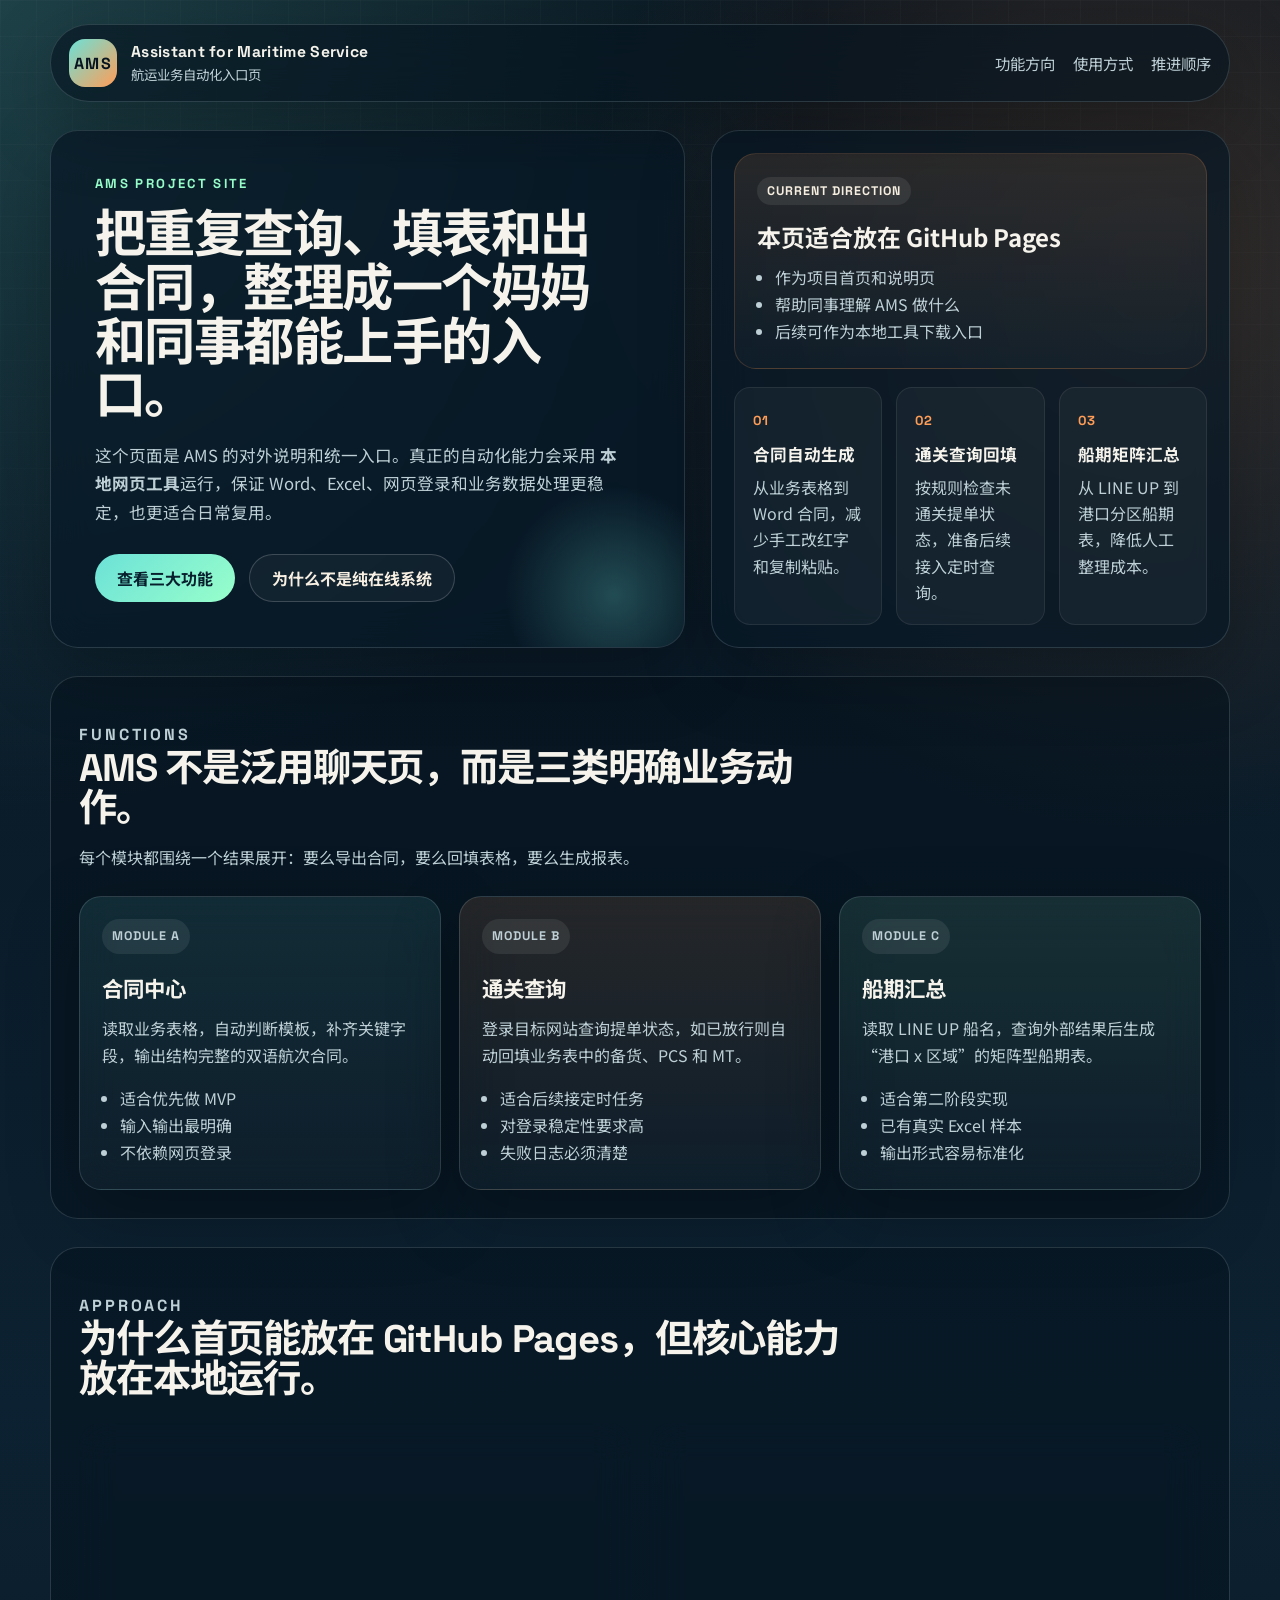
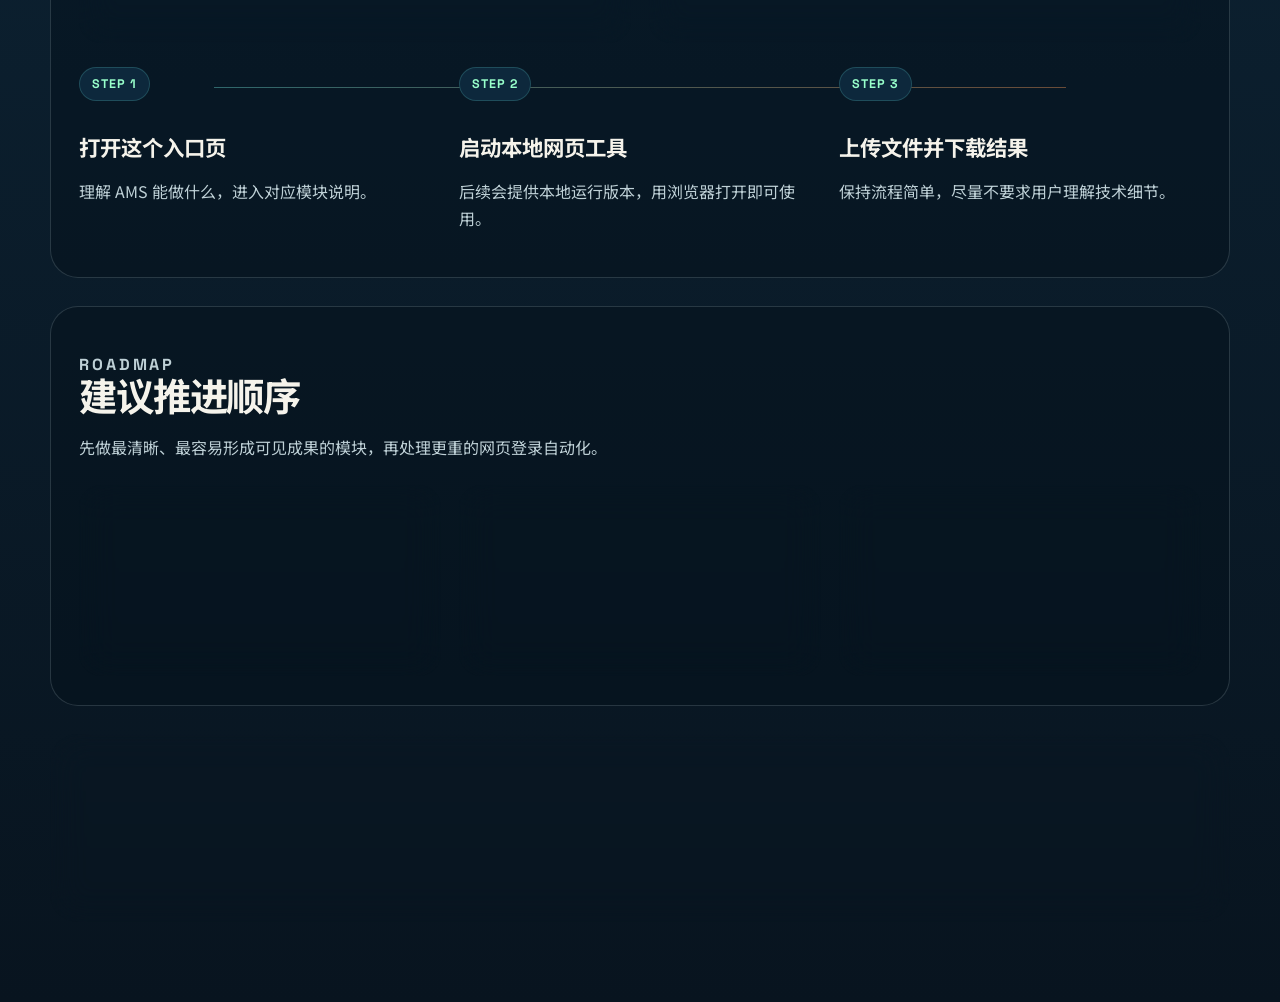
==== index.html @ b7d7ba94 "Add first GitHub Pages landing page for AMS" ====
<!DOCTYPE html>
<html lang="zh-CN">
  <head>
    <meta charset="UTF-8" />
    <meta name="viewport" content="width=device-width, initial-scale=1.0" />
    <title>AMS | Assistant for Maritime Service</title>
    <meta
      name="description"
      content="Assistant for Maritime Service 是一个面向航运业务同事的自动化工作台，聚焦合同生成、通关查询和船期汇总。"
    />
    <link rel="preconnect" href="https://fonts.googleapis.com" />
    <link rel="preconnect" href="https://fonts.gstatic.com" crossorigin />
    <link
      href="https://fonts.googleapis.com/css2?family=Space+Grotesk:wght@400;500;700&family=Noto+Sans+SC:wght@400;500;700&display=swap"
      rel="stylesheet"
    />
    <link rel="stylesheet" href="styles.css" />
  </head>
  <body>
    <div class="page-shell">
      <header class="topbar">
        <a class="brand" href="#home">
          <span class="brand-mark">AMS</span>
          <span class="brand-text">
            <strong>Assistant for Maritime Service</strong>
            <span>航运业务自动化入口页</span>
          </span>
        </a>
        <nav class="nav">
          <a href="#features">功能方向</a>
          <a href="#approach">使用方式</a>
          <a href="#roadmap">推进顺序</a>
        </nav>
      </header>

      <main id="home">
        <section class="hero">
          <div class="hero-copy reveal">
            <p class="eyebrow">AMS PROJECT SITE</p>
            <h1>把重复查询、填表和出合同，整理成一个妈妈和同事都能上手的入口。</h1>
            <p class="hero-lead">
              这个页面是 AMS 的对外说明和统一入口。真正的自动化能力会采用
              <strong>本地网页工具</strong>运行，保证 Word、Excel、网页登录和业务数据处理更稳定，也更适合日常复用。
            </p>
            <div class="hero-actions">
              <a class="button primary" href="#features">查看三大功能</a>
              <a class="button secondary" href="#approach">为什么不是纯在线系统</a>
            </div>
          </div>

          <div class="hero-panel reveal">
            <div class="signal-card">
              <span class="signal-tag">Current Direction</span>
              <h2>本页适合放在 GitHub Pages</h2>
              <ul class="signal-list">
                <li>作为项目首页和说明页</li>
                <li>帮助同事理解 AMS 做什么</li>
                <li>后续可作为本地工具下载入口</li>
              </ul>
            </div>
            <div class="signal-grid">
              <article>
                <span>01</span>
                <h3>合同自动生成</h3>
                <p>从业务表格到 Word 合同，减少手工改红字和复制粘贴。</p>
              </article>
              <article>
                <span>02</span>
                <h3>通关查询回填</h3>
                <p>按规则检查未通关提单状态，准备后续接入定时查询。</p>
              </article>
              <article>
                <span>03</span>
                <h3>船期矩阵汇总</h3>
                <p>从 LINE UP 到港口分区船期表，降低人工整理成本。</p>
              </article>
            </div>
          </div>
        </section>

        <section id="features" class="section">
          <div class="section-heading reveal">
            <p class="eyebrow">FUNCTIONS</p>
            <h2>AMS 不是泛用聊天页，而是三类明确业务动作。</h2>
            <p>
              每个模块都围绕一个结果展开：要么导出合同，要么回填表格，要么生成报表。
            </p>
          </div>

          <div class="feature-grid">
            <article class="feature-card reveal accent-cyan">
              <p class="feature-index">Module A</p>
              <h3>合同中心</h3>
              <p>
                读取业务表格，自动判断模板，补齐关键字段，输出结构完整的双语航次合同。
              </p>
              <ul>
                <li>适合优先做 MVP</li>
                <li>输入输出最明确</li>
                <li>不依赖网页登录</li>
              </ul>
            </article>

            <article class="feature-card reveal accent-orange">
              <p class="feature-index">Module B</p>
              <h3>通关查询</h3>
              <p>
                登录目标网站查询提单状态，如已放行则自动回填业务表中的备货、PCS 和 MT。
              </p>
              <ul>
                <li>适合后续接定时任务</li>
                <li>对登录稳定性要求高</li>
                <li>失败日志必须清楚</li>
              </ul>
            </article>

            <article class="feature-card reveal accent-mint">
              <p class="feature-index">Module C</p>
              <h3>船期汇总</h3>
              <p>
                读取 LINE UP 船名，查询外部结果后生成“港口 x 区域”的矩阵型船期表。
              </p>
              <ul>
                <li>适合第二阶段实现</li>
                <li>已有真实 Excel 样本</li>
                <li>输出形式容易标准化</li>
              </ul>
            </article>
          </div>
        </section>

        <section id="approach" class="section split-section">
          <div class="section-heading reveal">
            <p class="eyebrow">APPROACH</p>
            <h2>为什么首页能放在 GitHub Pages，但核心能力放在本地运行。</h2>
          </div>

          <div class="split-layout">
            <article class="explain-card reveal">
              <h3>GitHub Pages 适合做什么</h3>
              <ul class="check-list">
                <li>项目首页与功能介绍</li>
                <li>面向同事的操作说明</li>
                <li>后续的工具下载入口</li>
                <li>轻量级前端展示页面</li>
              </ul>
            </article>

            <article class="explain-card reveal dark">
              <h3>为什么不把全部自动化都放到纯网页里</h3>
              <ul class="check-list">
                <li>Word 合同模板处理不适合纯前端长期维护</li>
                <li>网页登录查询涉及稳定性、跨域和账号安全</li>
                <li>Excel 回填与定时任务更适合本地服务执行</li>
                <li>业务数据本地保存，对家人和同事更安心</li>
              </ul>
            </article>
          </div>

          <div class="workflow reveal">
            <div class="workflow-line"></div>
            <article>
              <span>Step 1</span>
              <h3>打开这个入口页</h3>
              <p>理解 AMS 能做什么，进入对应模块说明。</p>
            </article>
            <article>
              <span>Step 2</span>
              <h3>启动本地网页工具</h3>
              <p>后续会提供本地运行版本，用浏览器打开即可使用。</p>
            </article>
            <article>
              <span>Step 3</span>
              <h3>上传文件并下载结果</h3>
              <p>保持流程简单，尽量不要求用户理解技术细节。</p>
            </article>
          </div>
        </section>

        <section id="roadmap" class="section">
          <div class="section-heading reveal">
            <p class="eyebrow">ROADMAP</p>
            <h2>建议推进顺序</h2>
            <p>先做最清晰、最容易形成可见成果的模块，再处理更重的网页登录自动化。</p>
          </div>

          <div class="roadmap-grid">
            <article class="roadmap-card reveal">
              <span class="roadmap-badge">Phase 1</span>
              <h3>合同自动生成</h3>
              <p>先跑通表格到 Word 的完整链路，建立大家对 AMS 的信心。</p>
            </article>
            <article class="roadmap-card reveal">
              <span class="roadmap-badge">Phase 2</span>
              <h3>船期汇总</h3>
              <p>把已有的 LINE UP 样本转成固定输出格式，积累查询逻辑。</p>
            </article>
            <article class="roadmap-card reveal">
              <span class="roadmap-badge">Phase 3</span>
              <h3>通关回填</h3>
              <p>最后接入定时任务、网页登录和更完整的错误处理。</p>
            </article>
          </div>
        </section>

        <section class="section callout reveal">
          <div>
            <p class="eyebrow">NEXT</p>
            <h2>当前这个版本先承担“解释清楚”和“统一入口”的任务。</h2>
            <p>
              下一步会继续补本地工具骨架，让这个入口页不仅能介绍 AMS，也能真正接住日常工作流。
            </p>
          </div>
          <a class="button primary" href="#home">返回顶部</a>
        </section>
      </main>
    </div>

    <script src="script.js"></script>
  </body>
</html>
---- styles.css ----
:root {
  --bg: #08141f;
  --bg-soft: #102536;
  --panel: rgba(7, 24, 38, 0.72);
  --panel-strong: rgba(6, 20, 31, 0.88);
  --text: #f5f3eb;
  --muted: #bed0d6;
  --line: rgba(190, 208, 214, 0.18);
  --cyan: #6ce1d7;
  --mint: #98ffcb;
  --orange: #ff9d57;
  --cream: #f7efe1;
  --shadow: 0 24px 70px rgba(0, 0, 0, 0.26);
  --radius-xl: 28px;
  --radius-lg: 22px;
  --radius-md: 16px;
}

* {
  box-sizing: border-box;
}

html {
  scroll-behavior: smooth;
}

body {
  margin: 0;
  font-family: "Noto Sans SC", sans-serif;
  background:
    radial-gradient(circle at top left, rgba(108, 225, 215, 0.22), transparent 28%),
    radial-gradient(circle at 90% 10%, rgba(255, 157, 87, 0.18), transparent 22%),
    linear-gradient(180deg, #08141f 0%, #0c2131 54%, #08141f 100%);
  color: var(--text);
  min-height: 100vh;
}

body::before {
  content: "";
  position: fixed;
  inset: 0;
  pointer-events: none;
  background-image:
    linear-gradient(rgba(255, 255, 255, 0.03) 1px, transparent 1px),
    linear-gradient(90deg, rgba(255, 255, 255, 0.03) 1px, transparent 1px);
  background-size: 36px 36px;
  mask-image: linear-gradient(180deg, rgba(0, 0, 0, 0.7), transparent);
}

a {
  color: inherit;
  text-decoration: none;
}

.page-shell {
  width: min(1180px, calc(100% - 32px));
  margin: 0 auto;
  padding: 24px 0 80px;
}

.topbar {
  position: sticky;
  top: 14px;
  z-index: 10;
  display: flex;
  justify-content: space-between;
  align-items: center;
  gap: 20px;
  padding: 14px 18px;
  margin-bottom: 28px;
  border: 1px solid var(--line);
  border-radius: 999px;
  background: rgba(6, 20, 31, 0.62);
  backdrop-filter: blur(18px);
  box-shadow: var(--shadow);
}

.brand {
  display: inline-flex;
  align-items: center;
  gap: 14px;
  min-width: 0;
}

.brand-mark {
  display: grid;
  place-items: center;
  width: 48px;
  height: 48px;
  border-radius: 16px;
  background: linear-gradient(135deg, var(--cyan), var(--orange));
  color: #08141f;
  font: 700 1rem "Space Grotesk", sans-serif;
  letter-spacing: 0.08em;
}

.brand-text {
  display: flex;
  flex-direction: column;
  gap: 2px;
}

.brand-text strong {
  font: 700 0.98rem "Space Grotesk", sans-serif;
  letter-spacing: 0.02em;
}

.brand-text span {
  color: var(--muted);
  font-size: 0.84rem;
}

.nav {
  display: flex;
  flex-wrap: wrap;
  gap: 18px;
  color: var(--muted);
  font-size: 0.96rem;
}

.nav a:hover {
  color: var(--cream);
}

.hero {
  display: grid;
  grid-template-columns: 1.1fr 0.9fr;
  gap: 26px;
  align-items: stretch;
}

.hero-copy,
.hero-panel,
.feature-card,
.explain-card,
.roadmap-card,
.callout {
  border: 1px solid var(--line);
  background: var(--panel);
  backdrop-filter: blur(18px);
  box-shadow: var(--shadow);
}

.hero-copy {
  padding: 44px;
  border-radius: var(--radius-xl);
  position: relative;
  overflow: hidden;
}

.hero-copy::after {
  content: "";
  position: absolute;
  right: -40px;
  bottom: -58px;
  width: 220px;
  height: 220px;
  border-radius: 50%;
  background: radial-gradient(circle, rgba(108, 225, 215, 0.26), transparent 70%);
}

.eyebrow {
  margin: 0 0 16px;
  color: var(--mint);
  letter-spacing: 0.18em;
  text-transform: uppercase;
  font: 700 0.82rem "Space Grotesk", sans-serif;
}

.hero h1,
.section-heading h2,
.callout h2 {
  margin: 0;
  font-family: "Space Grotesk", "Noto Sans SC", sans-serif;
  line-height: 1.05;
  letter-spacing: -0.03em;
}

.hero h1 {
  max-width: 10.5em;
  font-size: clamp(2.5rem, 4vw, 4.6rem);
}

.hero-lead,
.section-heading p,
.feature-card p,
.explain-card p,
.roadmap-card p,
.callout p,
.signal-card p,
.signal-list,
.check-list,
.workflow p {
  color: var(--muted);
  line-height: 1.7;
}

.hero-lead {
  margin: 18px 0 0;
  max-width: 58ch;
  font-size: 1.04rem;
}

.hero-actions {
  display: flex;
  flex-wrap: wrap;
  gap: 14px;
  margin-top: 28px;
}

.button {
  display: inline-flex;
  align-items: center;
  justify-content: center;
  min-height: 48px;
  padding: 0 22px;
  border-radius: 999px;
  font-weight: 700;
  transition:
    transform 180ms ease,
    background 180ms ease,
    border-color 180ms ease;
}

.button:hover {
  transform: translateY(-2px);
}

.button.primary {
  background: linear-gradient(135deg, var(--cyan), var(--mint));
  color: #08202e;
}

.button.secondary {
  border: 1px solid rgba(255, 255, 255, 0.18);
  background: rgba(255, 255, 255, 0.04);
  color: var(--cream);
}

.hero-panel {
  display: grid;
  gap: 18px;
  padding: 22px;
  border-radius: var(--radius-xl);
}

.signal-card {
  padding: 22px;
  border-radius: var(--radius-lg);
  background: linear-gradient(180deg, rgba(255, 157, 87, 0.12), rgba(255, 255, 255, 0.02));
  border: 1px solid rgba(255, 157, 87, 0.18);
}

.signal-tag,
.feature-index,
.roadmap-badge,
.workflow span {
  display: inline-flex;
  align-items: center;
  border-radius: 999px;
  font: 700 0.78rem "Space Grotesk", sans-serif;
  letter-spacing: 0.08em;
  text-transform: uppercase;
}

.signal-tag {
  padding: 6px 10px;
  background: rgba(255, 255, 255, 0.08);
  color: var(--cream);
}

.signal-card h2 {
  margin: 14px 0 10px;
  font-size: 1.5rem;
}

.signal-list {
  margin: 0;
  padding-left: 18px;
}

.signal-grid {
  display: grid;
  grid-template-columns: repeat(3, 1fr);
  gap: 14px;
}

.signal-grid article {
  padding: 18px;
  border-radius: var(--radius-md);
  background: rgba(255, 255, 255, 0.04);
  border: 1px solid rgba(255, 255, 255, 0.08);
}

.signal-grid span {
  color: var(--orange);
  font: 700 0.82rem "Space Grotesk", sans-serif;
}

.signal-grid h3 {
  margin: 12px 0 8px;
  font-size: 1.04rem;
}

.signal-grid p {
  margin: 0;
  color: var(--muted);
  line-height: 1.65;
}

.section {
  margin-top: 28px;
  padding: 28px;
  border-radius: var(--radius-xl);
  border: 1px solid var(--line);
  background: rgba(5, 18, 28, 0.48);
}

.section-heading {
  max-width: 780px;
}

.section-heading h2 {
  font-size: clamp(1.9rem, 3vw, 3rem);
}

.section-heading p {
  margin: 16px 0 0;
  font-size: 1rem;
}

.feature-grid,
.roadmap-grid {
  display: grid;
  grid-template-columns: repeat(3, 1fr);
  gap: 18px;
  margin-top: 24px;
}

.feature-card,
.roadmap-card {
  padding: 22px;
  border-radius: var(--radius-lg);
}

.feature-index,
.roadmap-badge {
  padding: 7px 10px;
  background: rgba(255, 255, 255, 0.08);
  color: var(--cream);
}

.feature-card h3,
.explain-card h3,
.roadmap-card h3,
.workflow h3 {
  margin: 18px 0 12px;
  font-size: 1.34rem;
}

.feature-card p,
.roadmap-card p {
  margin: 0;
}

.feature-card ul {
  margin: 16px 0 0;
  padding-left: 18px;
  color: var(--muted);
  line-height: 1.7;
}

.accent-cyan {
  background: linear-gradient(180deg, rgba(108, 225, 215, 0.11), rgba(255, 255, 255, 0.03));
}

.accent-orange {
  background: linear-gradient(180deg, rgba(255, 157, 87, 0.12), rgba(255, 255, 255, 0.03));
}

.accent-mint {
  background: linear-gradient(180deg, rgba(152, 255, 203, 0.11), rgba(255, 255, 255, 0.03));
}

.split-layout {
  display: grid;
  grid-template-columns: repeat(2, 1fr);
  gap: 18px;
  margin-top: 24px;
}

.explain-card {
  padding: 24px;
  border-radius: var(--radius-lg);
}

.explain-card.dark {
  background: var(--panel-strong);
}

.check-list {
  margin: 0;
  padding-left: 18px;
}

.workflow {
  position: relative;
  display: grid;
  grid-template-columns: repeat(3, 1fr);
  gap: 18px;
  margin-top: 24px;
}

.workflow-line {
  position: absolute;
  left: 12%;
  right: 12%;
  top: 20px;
  height: 1px;
  background: linear-gradient(90deg, rgba(108, 225, 215, 0.4), rgba(255, 157, 87, 0.4));
}

.workflow article {
  position: relative;
  padding-top: 46px;
}

.workflow span {
  position: absolute;
  top: 0;
  left: 0;
  padding: 8px 12px;
  background: #0d283c;
  color: var(--mint);
  border: 1px solid rgba(108, 225, 215, 0.2);
}

.callout {
  display: flex;
  justify-content: space-between;
  align-items: end;
  gap: 24px;
  padding: 28px;
  background:
    radial-gradient(circle at 100% 0, rgba(255, 157, 87, 0.16), transparent 26%),
    linear-gradient(135deg, rgba(108, 225, 215, 0.1), rgba(255, 255, 255, 0.03));
}

.callout p {
  margin: 14px 0 0;
  max-width: 62ch;
}

.reveal {
  opacity: 0;
  transform: translateY(16px);
  transition:
    opacity 520ms ease,
    transform 520ms ease;
}

.reveal.is-visible {
  opacity: 1;
  transform: translateY(0);
}

@media (max-width: 980px) {
  .hero,
  .feature-grid,
  .roadmap-grid,
  .split-layout,
  .workflow,
  .signal-grid {
    grid-template-columns: 1fr;
  }

  .workflow-line {
    display: none;
  }

  .callout {
    align-items: flex-start;
    flex-direction: column;
  }
}

@media (max-width: 720px) {
  .page-shell {
    width: min(100% - 18px, 100%);
    padding-top: 14px;
  }

  .topbar {
    align-items: flex-start;
    border-radius: 28px;
    flex-direction: column;
  }

  .nav {
    gap: 14px;
  }

  .hero-copy,
  .section,
  .hero-panel,
  .callout {
    padding: 22px;
  }

  .hero h1 {
    max-width: none;
  }
}
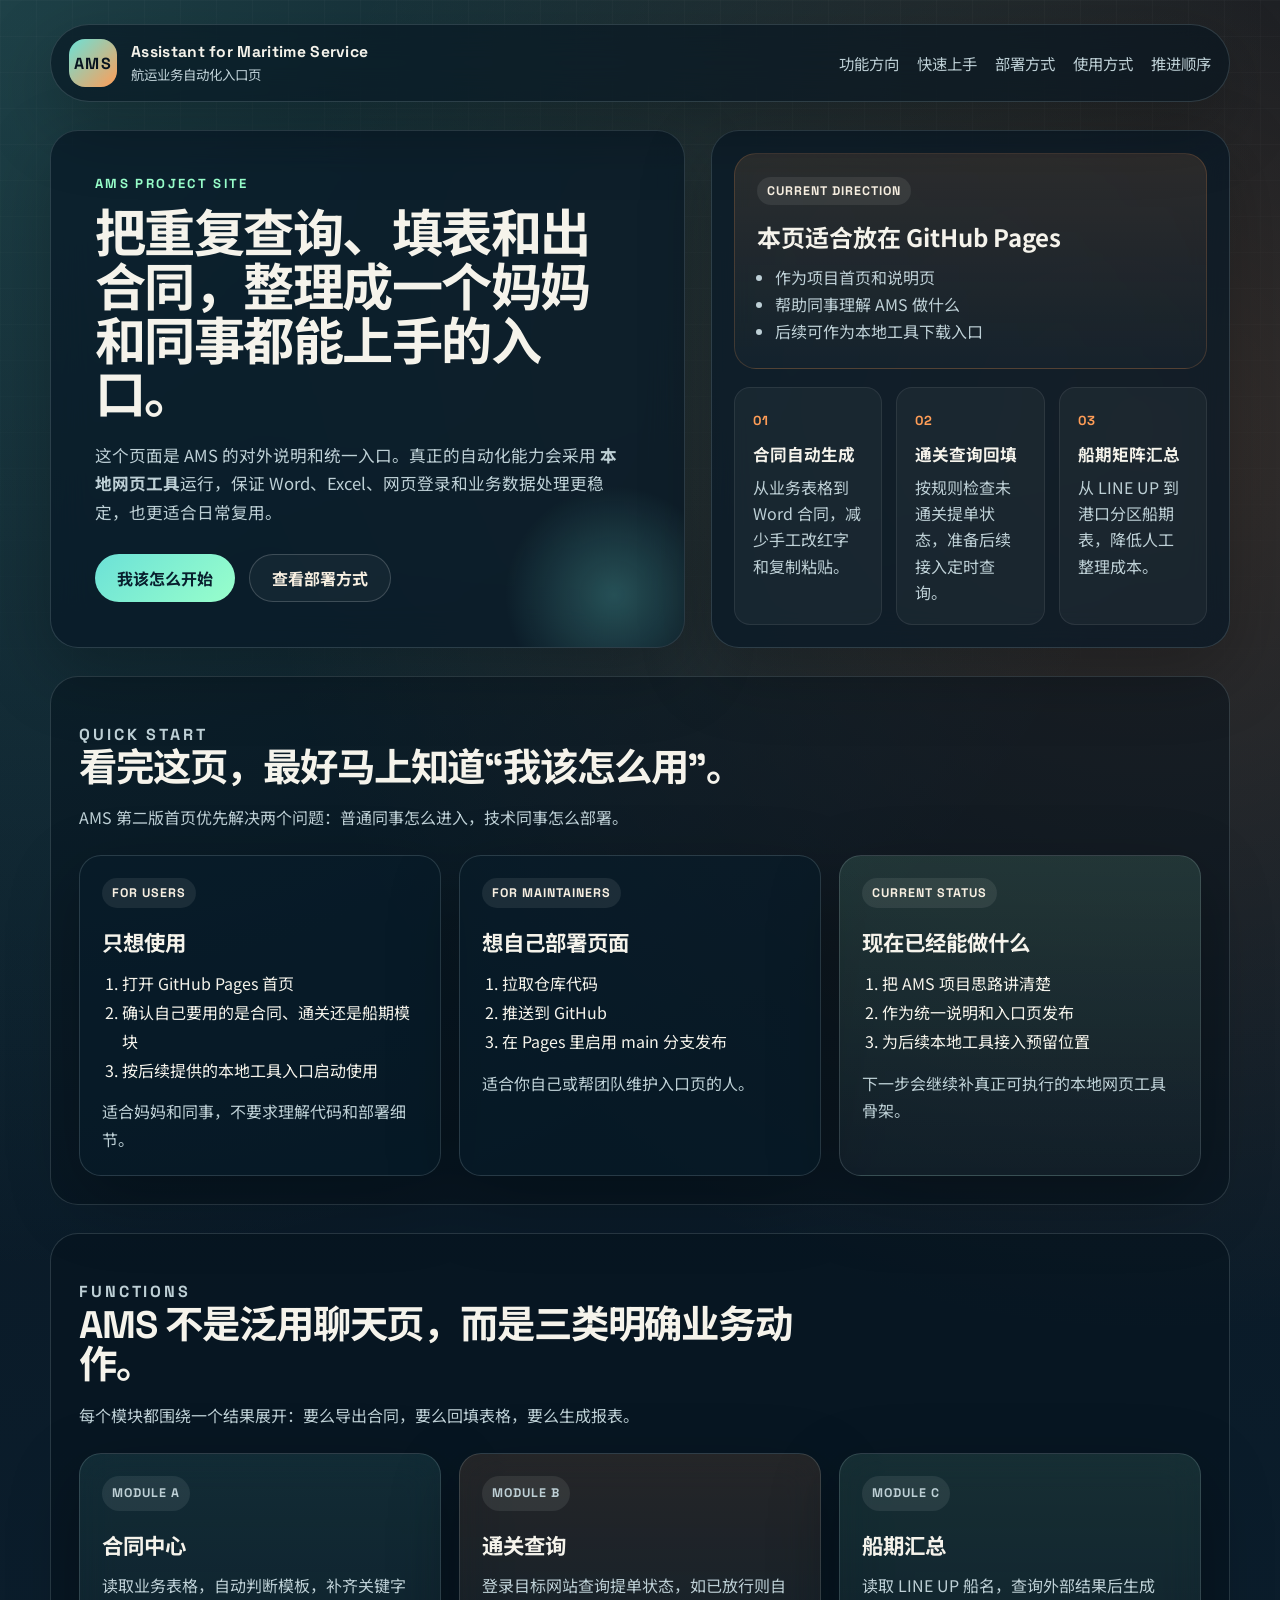
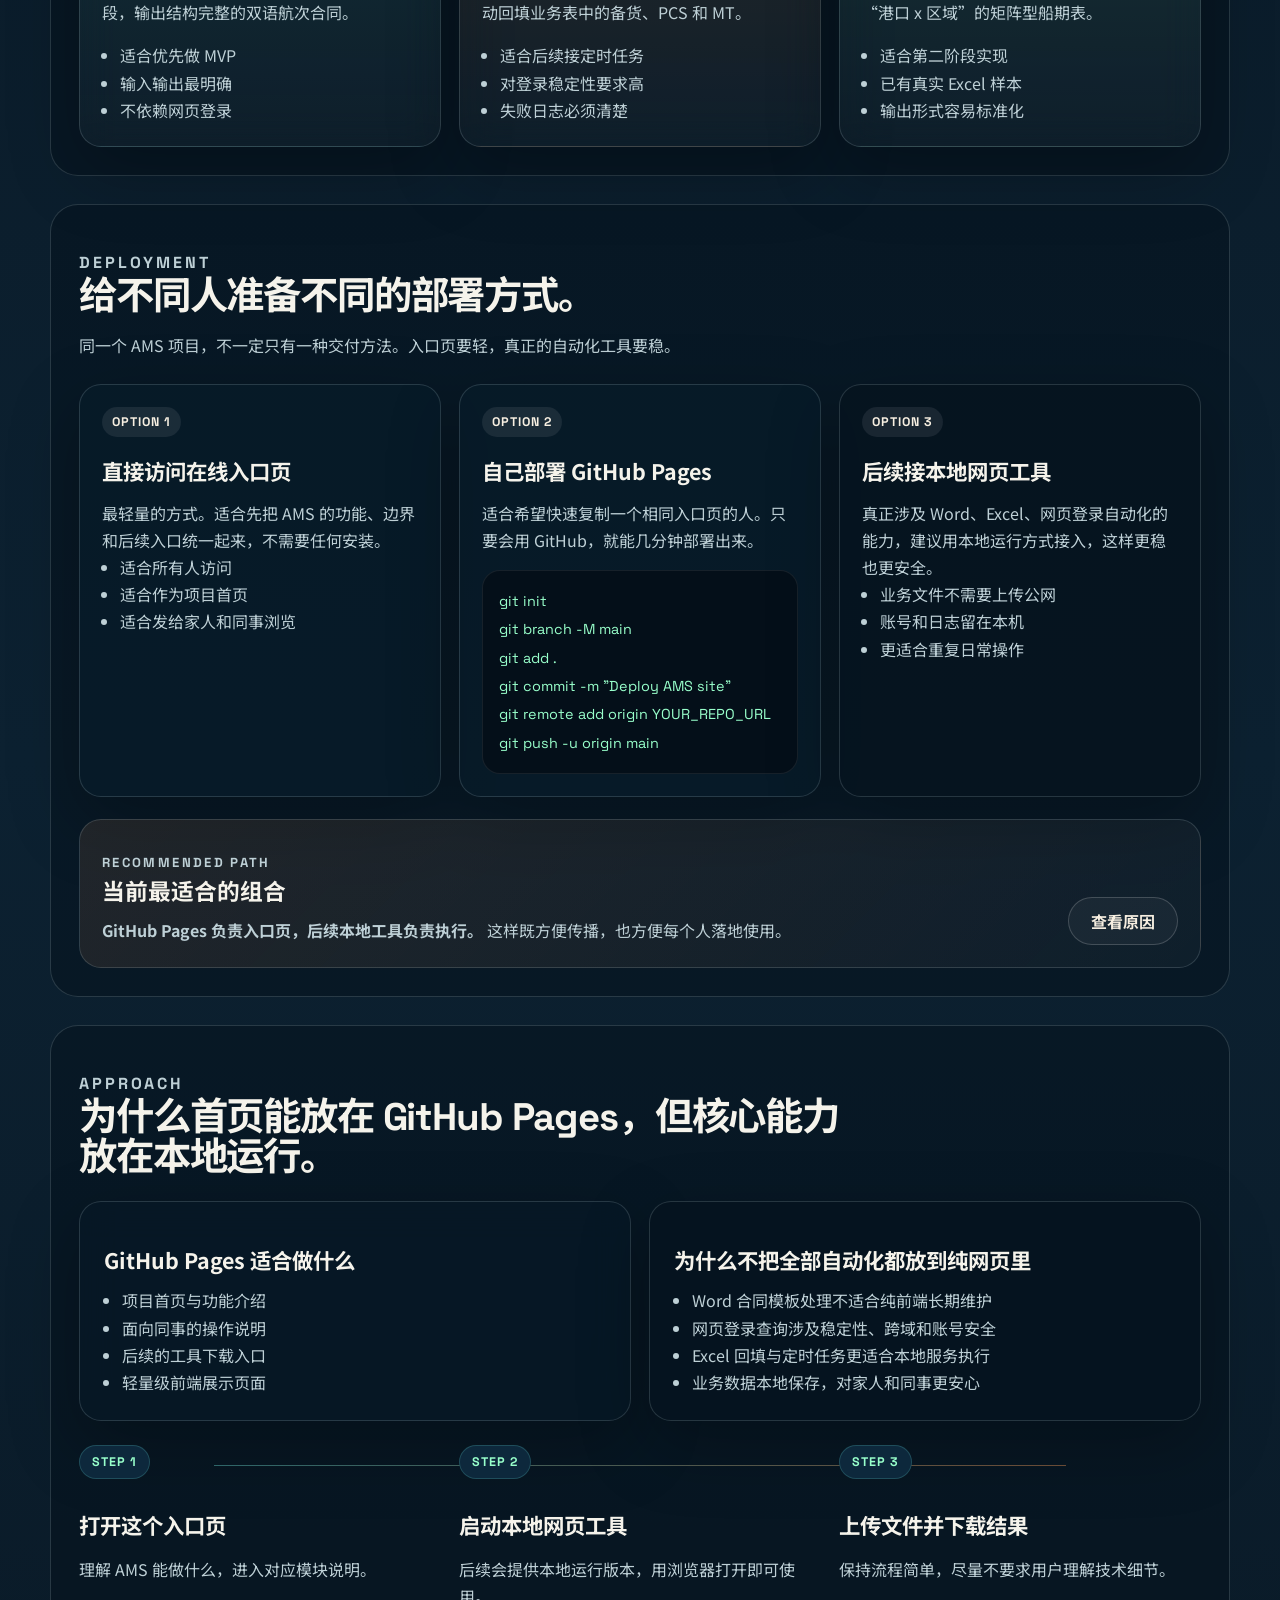
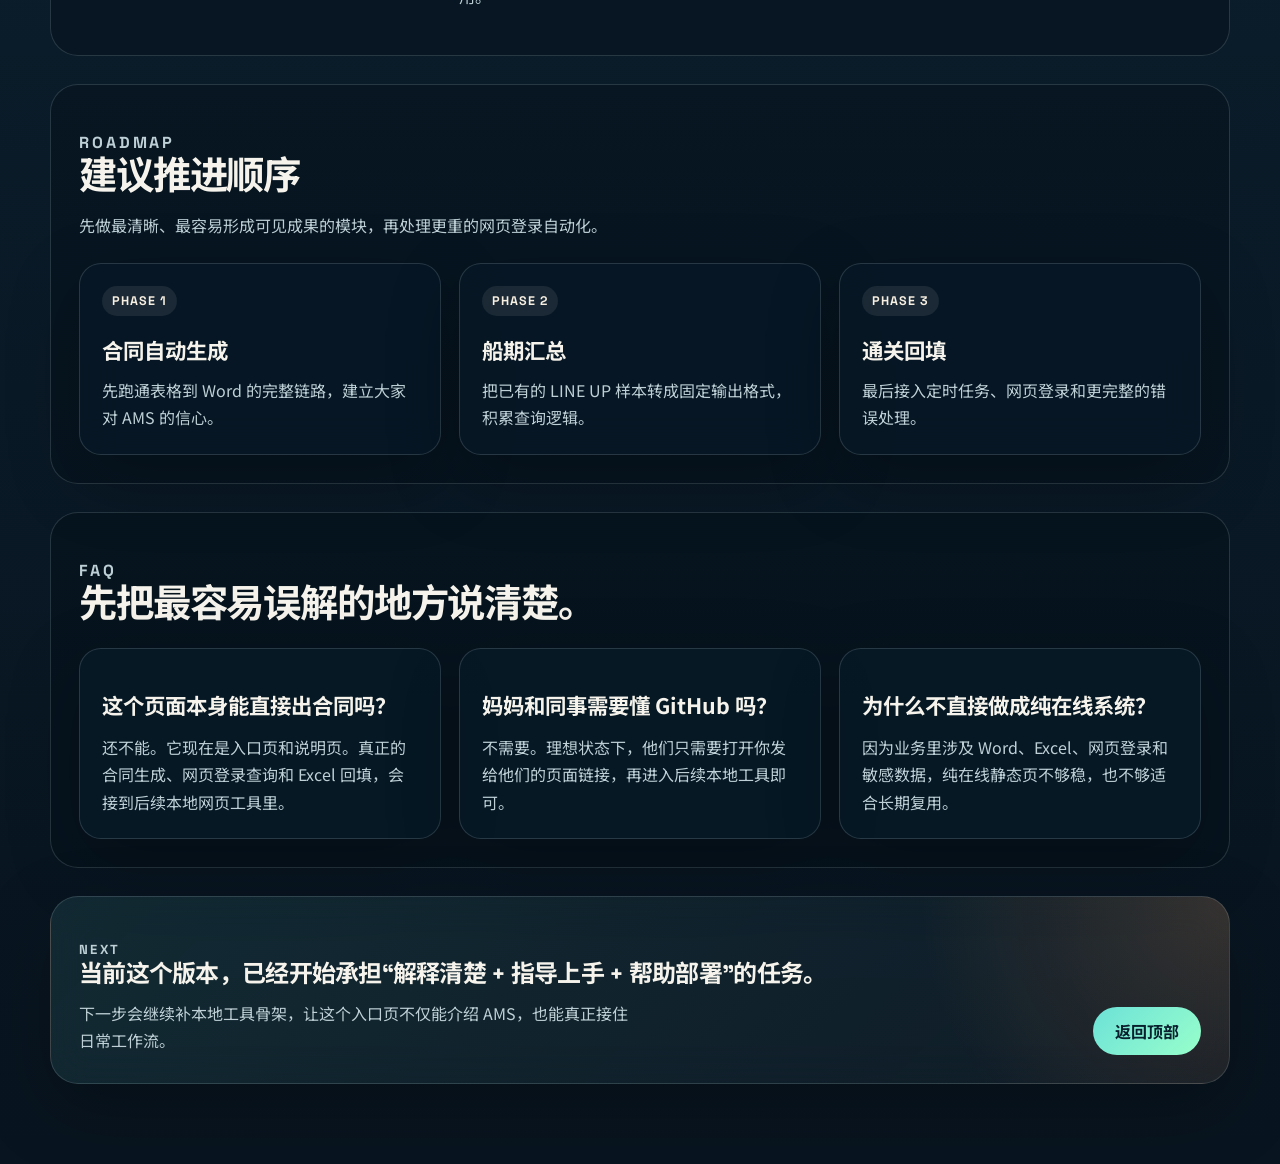
==== commit 63a4d000: "Update AMS landing page to v2" ====
--- a/index.html
+++ b/index.html
@@ -28,6 +28,8 @@
         </a>
         <nav class="nav">
           <a href="#features">功能方向</a>
+          <a href="#quickstart">快速上手</a>
+          <a href="#deploy">部署方式</a>
           <a href="#approach">使用方式</a>
           <a href="#roadmap">推进顺序</a>
         </nav>
@@ -43,8 +45,8 @@
               <strong>本地网页工具</strong>运行，保证 Word、Excel、网页登录和业务数据处理更稳定，也更适合日常复用。
             </p>
             <div class="hero-actions">
-              <a class="button primary" href="#features">查看三大功能</a>
-              <a class="button secondary" href="#approach">为什么不是纯在线系统</a>
+              <a class="button primary" href="#quickstart">我该怎么开始</a>
+              <a class="button secondary" href="#deploy">查看部署方式</a>
             </div>
           </div>
 
@@ -78,6 +80,51 @@
           </div>
         </section>
 
+        <section id="quickstart" class="section">
+          <div class="section-heading reveal">
+            <p class="eyebrow">QUICK START</p>
+            <h2>看完这页，最好马上知道“我该怎么用”。</h2>
+            <p>
+              AMS 第二版首页优先解决两个问题：普通同事怎么进入，技术同事怎么部署。
+            </p>
+          </div>
+
+          <div class="quickstart-grid">
+            <article class="start-card reveal">
+              <span class="start-badge">For Users</span>
+              <h3>只想使用</h3>
+              <ol>
+                <li>打开 GitHub Pages 首页</li>
+                <li>确认自己要用的是合同、通关还是船期模块</li>
+                <li>按后续提供的本地工具入口启动使用</li>
+              </ol>
+              <p>适合妈妈和同事，不要求理解代码和部署细节。</p>
+            </article>
+
+            <article class="start-card reveal">
+              <span class="start-badge">For Maintainers</span>
+              <h3>想自己部署页面</h3>
+              <ol>
+                <li>拉取仓库代码</li>
+                <li>推送到 GitHub</li>
+                <li>在 Pages 里启用 main 分支发布</li>
+              </ol>
+              <p>适合你自己或帮团队维护入口页的人。</p>
+            </article>
+
+            <article class="start-card reveal highlighted">
+              <span class="start-badge">Current Status</span>
+              <h3>现在已经能做什么</h3>
+              <ol>
+                <li>把 AMS 项目思路讲清楚</li>
+                <li>作为统一说明和入口页发布</li>
+                <li>为后续本地工具接入预留位置</li>
+              </ol>
+              <p>下一步会继续补真正可执行的本地网页工具骨架。</p>
+            </article>
+          </div>
+        </section>
+
         <section id="features" class="section">
           <div class="section-heading reveal">
             <p class="eyebrow">FUNCTIONS</p>
@@ -126,6 +173,74 @@
                 <li>输出形式容易标准化</li>
               </ul>
             </article>
+          </div>
+        </section>
+
+        <section id="deploy" class="section">
+          <div class="section-heading reveal">
+            <p class="eyebrow">DEPLOYMENT</p>
+            <h2>给不同人准备不同的部署方式。</h2>
+            <p>
+              同一个 AMS 项目，不一定只有一种交付方法。入口页要轻，真正的自动化工具要稳。
+            </p>
+          </div>
+
+          <div class="deploy-grid">
+            <article class="deploy-card reveal">
+              <span class="deploy-label">Option 1</span>
+              <h3>直接访问在线入口页</h3>
+              <p>
+                最轻量的方式。适合先把 AMS 的功能、边界和后续入口统一起来，不需要任何安装。
+              </p>
+              <ul class="check-list">
+                <li>适合所有人访问</li>
+                <li>适合作为项目首页</li>
+                <li>适合发给家人和同事浏览</li>
+              </ul>
+            </article>
+
+            <article class="deploy-card reveal">
+              <span class="deploy-label">Option 2</span>
+              <h3>自己部署 GitHub Pages</h3>
+              <p>
+                适合希望快速复制一个相同入口页的人。只要会用 GitHub，就能几分钟部署出来。
+              </p>
+              <div class="code-block">
+                <code>
+                  git init<br />
+                  git branch -M main<br />
+                  git add .<br />
+                  git commit -m "Deploy AMS site"<br />
+                  git remote add origin YOUR_REPO_URL<br />
+                  git push -u origin main
+                </code>
+              </div>
+            </article>
+
+            <article class="deploy-card reveal dark">
+              <span class="deploy-label">Option 3</span>
+              <h3>后续接本地网页工具</h3>
+              <p>
+                真正涉及 Word、Excel、网页登录自动化的能力，建议用本地运行方式接入，这样更稳也更安全。
+              </p>
+              <ul class="check-list">
+                <li>业务文件不需要上传公网</li>
+                <li>账号和日志留在本机</li>
+                <li>更适合重复日常操作</li>
+              </ul>
+            </article>
+          </div>
+
+          <div class="deploy-note reveal">
+            <div>
+              <p class="eyebrow">RECOMMENDED PATH</p>
+              <h3>当前最适合的组合</h3>
+              <p>
+                <strong>GitHub Pages 负责入口页，后续本地工具负责执行。</strong>
+                这样既方便传播，也方便每个人落地使用。
+              </p>
+            </div>
+            <a class="button secondary" href="#approach">查看原因</a>
           </div>
         </section>
 
@@ -203,10 +318,38 @@
           </div>
         </section>
 
+        <section class="section faq-section">
+          <div class="section-heading reveal">
+            <p class="eyebrow">FAQ</p>
+            <h2>先把最容易误解的地方说清楚。</h2>
+          </div>
+
+          <div class="faq-grid">
+            <article class="faq-card reveal">
+              <h3>这个页面本身能直接出合同吗？</h3>
+              <p>
+                还不能。它现在是入口页和说明页。真正的合同生成、网页登录查询和 Excel 回填，会接到后续本地网页工具里。
+              </p>
+            </article>
+            <article class="faq-card reveal">
+              <h3>妈妈和同事需要懂 GitHub 吗？</h3>
+              <p>
+                不需要。理想状态下，他们只需要打开你发给他们的页面链接，再进入后续本地工具即可。
+              </p>
+            </article>
+            <article class="faq-card reveal">
+              <h3>为什么不直接做成纯在线系统？</h3>
+              <p>
+                因为业务里涉及 Word、Excel、网页登录和敏感数据，纯在线静态页不够稳，也不够适合长期复用。
+              </p>
+            </article>
+          </div>
+        </section>
+
         <section class="section callout reveal">
           <div>
             <p class="eyebrow">NEXT</p>
-            <h2>当前这个版本先承担“解释清楚”和“统一入口”的任务。</h2>
+            <h2>当前这个版本，已经开始承担“解释清楚 + 指导上手 + 帮助部署”的任务。</h2>
             <p>
               下一步会继续补本地工具骨架，让这个入口页不仅能介绍 AMS，也能真正接住日常工作流。
             </p>
--- a/styles.css
+++ b/styles.css
@@ -330,7 +330,10 @@
 }
 
 .feature-grid,
-.roadmap-grid {
+.roadmap-grid,
+.quickstart-grid,
+.deploy-grid,
+.faq-grid {
   display: grid;
   grid-template-columns: repeat(3, 1fr);
   gap: 18px;
@@ -338,7 +341,10 @@
 }
 
 .feature-card,
-.roadmap-card {
+.roadmap-card,
+.start-card,
+.deploy-card,
+.faq-card {
   padding: 22px;
   border-radius: var(--radius-lg);
 }
@@ -366,6 +372,96 @@
 .feature-card ul {
   margin: 16px 0 0;
   padding-left: 18px;
+  color: var(--muted);
+  line-height: 1.7;
+}
+
+.start-card,
+.deploy-card,
+.faq-card {
+  border: 1px solid var(--line);
+  background: rgba(8, 28, 42, 0.58);
+  box-shadow: var(--shadow);
+}
+
+.start-card.highlighted {
+  background: linear-gradient(180deg, rgba(152, 255, 203, 0.12), rgba(255, 255, 255, 0.03));
+}
+
+.start-badge,
+.deploy-label {
+  display: inline-flex;
+  align-items: center;
+  padding: 7px 10px;
+  border-radius: 999px;
+  background: rgba(255, 255, 255, 0.08);
+  color: var(--cream);
+  font: 700 0.78rem "Space Grotesk", sans-serif;
+  letter-spacing: 0.08em;
+  text-transform: uppercase;
+}
+
+.start-card h3,
+.deploy-card h3,
+.faq-card h3 {
+  margin: 18px 0 12px;
+  font-size: 1.34rem;
+}
+
+.start-card ol {
+  margin: 0;
+  padding-left: 20px;
+  color: var(--text);
+  line-height: 1.8;
+}
+
+.start-card p,
+.deploy-card p,
+.faq-card p {
+  margin: 14px 0 0;
+  color: var(--muted);
+  line-height: 1.7;
+}
+
+.deploy-card.dark {
+  background: var(--panel-strong);
+}
+
+.code-block {
+  margin-top: 16px;
+  padding: 16px;
+  border-radius: 18px;
+  border: 1px solid rgba(255, 255, 255, 0.08);
+  background: rgba(4, 12, 20, 0.75);
+  overflow: auto;
+}
+
+.code-block code {
+  color: var(--mint);
+  font-family: "Space Grotesk", monospace;
+  font-size: 0.9rem;
+  line-height: 1.9;
+}
+
+.deploy-note {
+  display: flex;
+  justify-content: space-between;
+  align-items: end;
+  gap: 24px;
+  margin-top: 22px;
+  padding: 22px;
+  border-radius: var(--radius-lg);
+  border: 1px solid var(--line);
+  background: linear-gradient(135deg, rgba(255, 157, 87, 0.1), rgba(255, 255, 255, 0.03));
+}
+
+.deploy-note h3 {
+  margin: 0;
+  font-size: 1.42rem;
+}
+
+.deploy-note p {
+  margin: 10px 0 0;
   color: var(--muted);
   line-height: 1.7;
 }
@@ -451,6 +547,10 @@
   max-width: 62ch;
 }
 
+.faq-section {
+  background: rgba(5, 18, 28, 0.62);
+}
+
 .reveal {
   opacity: 0;
   transform: translateY(16px);
@@ -468,6 +568,9 @@
   .hero,
   .feature-grid,
   .roadmap-grid,
+  .quickstart-grid,
+  .deploy-grid,
+  .faq-grid,
   .split-layout,
   .workflow,
   .signal-grid {
@@ -479,6 +582,11 @@
   }
 
   .callout {
+    align-items: flex-start;
+    flex-direction: column;
+  }
+
+  .deploy-note {
     align-items: flex-start;
     flex-direction: column;
   }
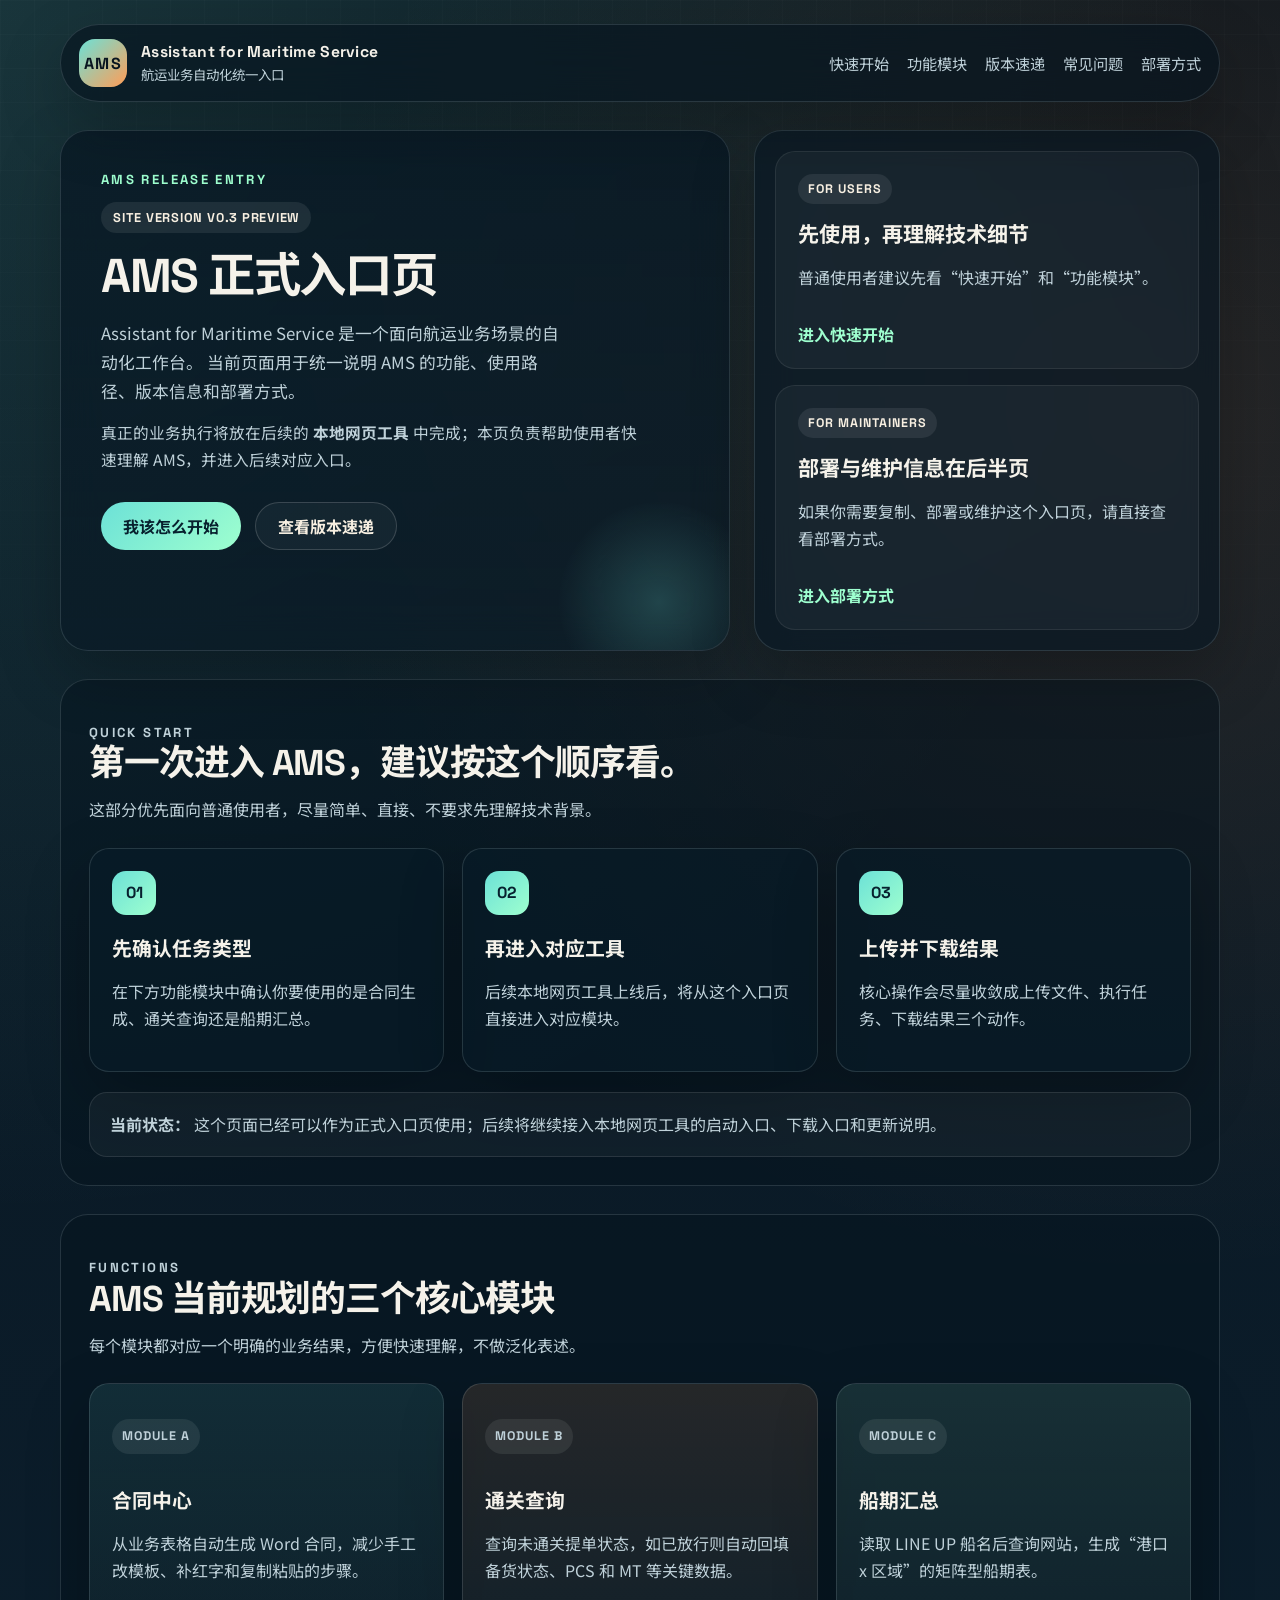
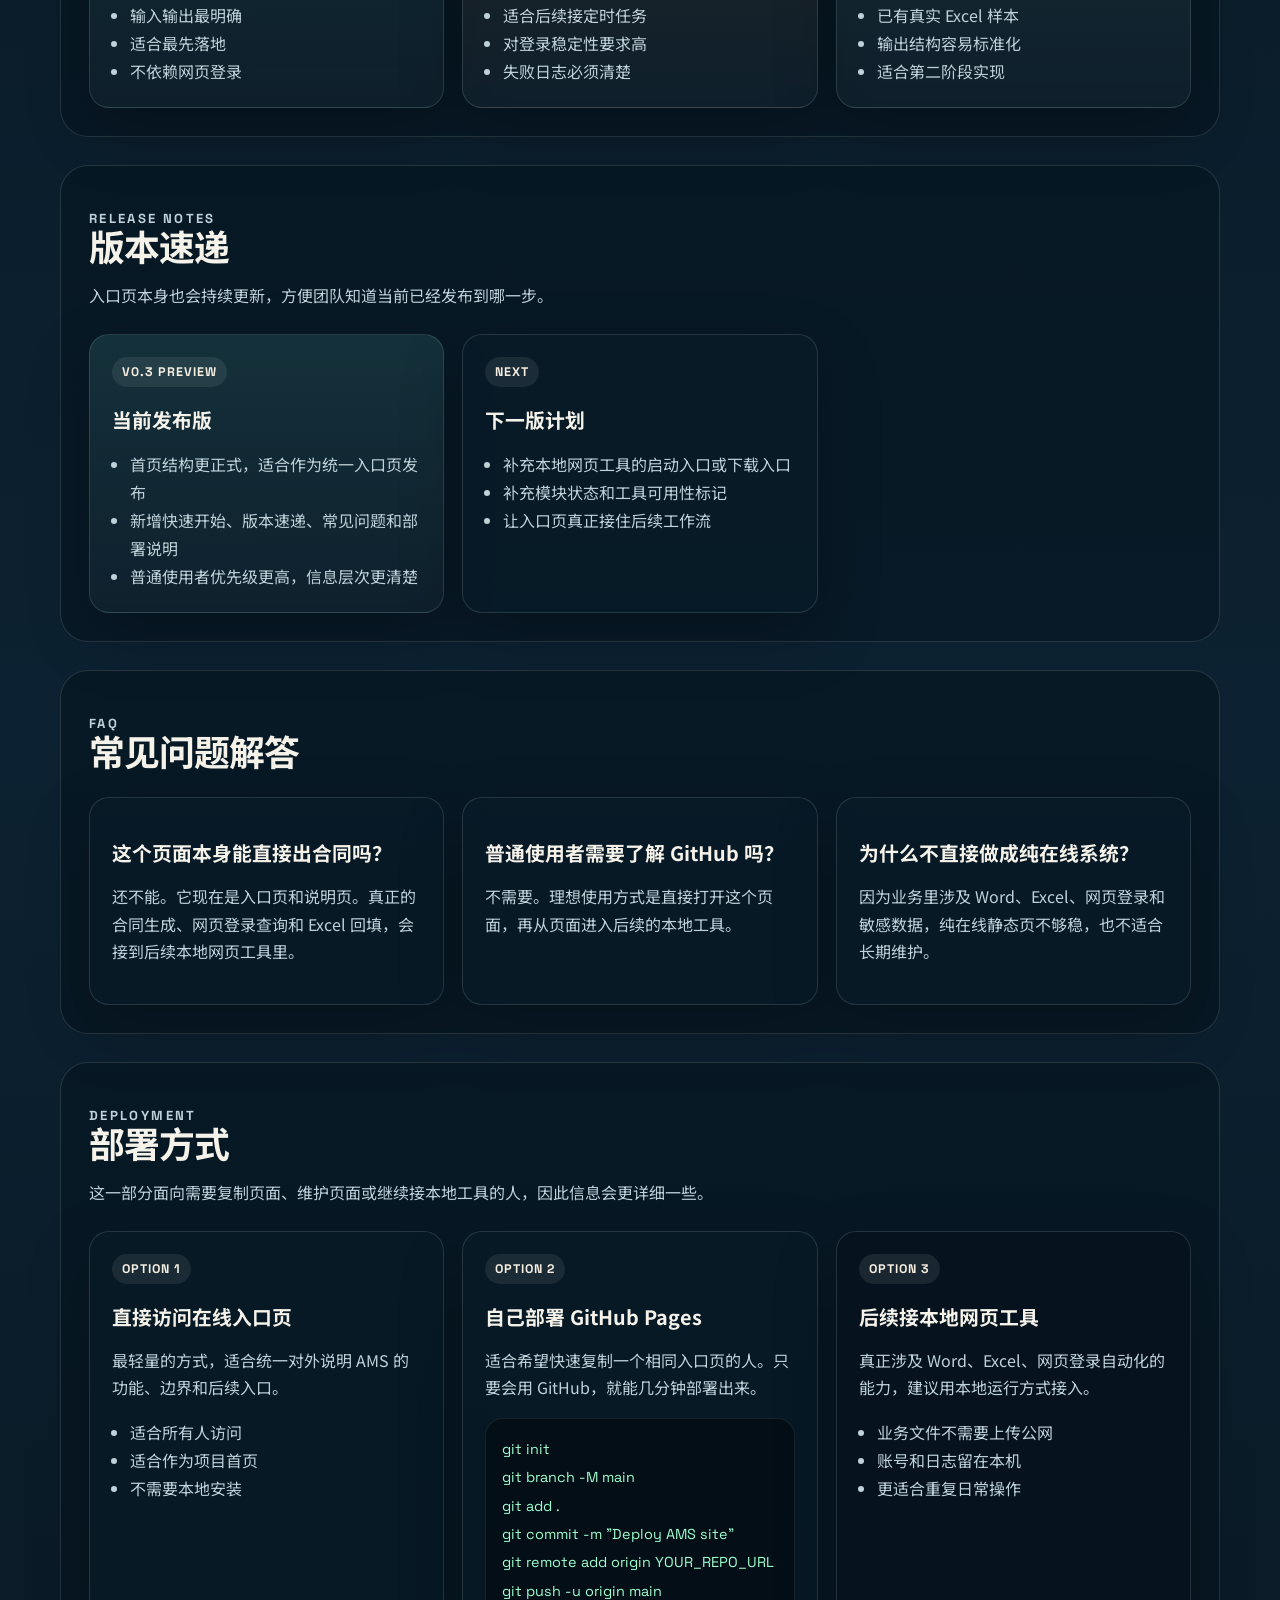
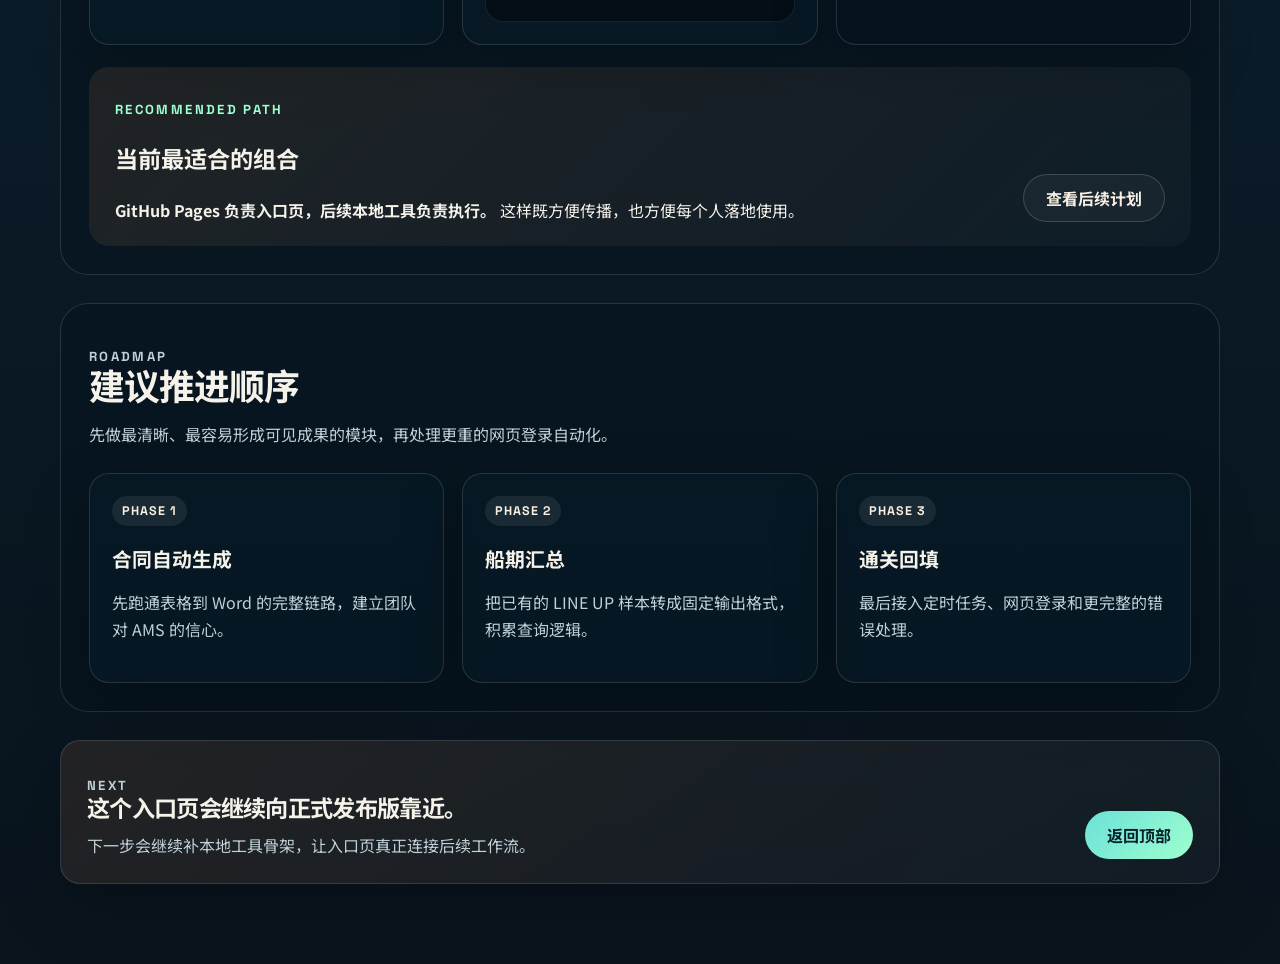
==== commit 15f1d7df: "Refine AMS landing page to release-style v3" ====
--- a/index.html
+++ b/index.html
@@ -6,7 +6,7 @@
     <title>AMS | Assistant for Maritime Service</title>
     <meta
       name="description"
-      content="Assistant for Maritime Service 是一个面向航运业务同事的自动化工作台，聚焦合同生成、通关查询和船期汇总。"
+      content="Assistant for Maritime Service 是一个面向航运业务场景的自动化工作台入口页，聚焦合同生成、通关查询和船期汇总。"
     />
     <link rel="preconnect" href="https://fonts.googleapis.com" />
     <link rel="preconnect" href="https://fonts.gstatic.com" crossorigin />
@@ -23,115 +23,91 @@
           <span class="brand-mark">AMS</span>
           <span class="brand-text">
             <strong>Assistant for Maritime Service</strong>
-            <span>航运业务自动化入口页</span>
+            <span>航运业务自动化统一入口</span>
           </span>
         </a>
         <nav class="nav">
-          <a href="#features">功能方向</a>
-          <a href="#quickstart">快速上手</a>
+          <a href="#quickstart">快速开始</a>
+          <a href="#features">功能模块</a>
+          <a href="#releases">版本速递</a>
+          <a href="#faq">常见问题</a>
           <a href="#deploy">部署方式</a>
-          <a href="#approach">使用方式</a>
-          <a href="#roadmap">推进顺序</a>
         </nav>
       </header>
 
       <main id="home">
         <section class="hero">
           <div class="hero-copy reveal">
-            <p class="eyebrow">AMS PROJECT SITE</p>
-            <h1>把重复查询、填表和出合同，整理成一个妈妈和同事都能上手的入口。</h1>
+            <p class="eyebrow">AMS RELEASE ENTRY</p>
+            <span class="release-pill">Site Version v0.3 Preview</span>
+            <h1>AMS 正式入口页</h1>
             <p class="hero-lead">
-              这个页面是 AMS 的对外说明和统一入口。真正的自动化能力会采用
-              <strong>本地网页工具</strong>运行，保证 Word、Excel、网页登录和业务数据处理更稳定，也更适合日常复用。
+              Assistant for Maritime Service 是一个面向航运业务场景的自动化工作台。
+              当前页面用于统一说明 AMS 的功能、使用路径、版本信息和部署方式。
+            </p>
+            <p class="hero-note">
+              真正的业务执行将放在后续的
+              <strong>本地网页工具</strong>
+              中完成；本页负责帮助使用者快速理解 AMS，并进入后续对应入口。
             </p>
             <div class="hero-actions">
               <a class="button primary" href="#quickstart">我该怎么开始</a>
-              <a class="button secondary" href="#deploy">查看部署方式</a>
+              <a class="button secondary" href="#releases">查看版本速递</a>
             </div>
           </div>
 
           <div class="hero-panel reveal">
-            <div class="signal-card">
-              <span class="signal-tag">Current Direction</span>
-              <h2>本页适合放在 GitHub Pages</h2>
-              <ul class="signal-list">
-                <li>作为项目首页和说明页</li>
-                <li>帮助同事理解 AMS 做什么</li>
-                <li>后续可作为本地工具下载入口</li>
-              </ul>
-            </div>
-            <div class="signal-grid">
-              <article>
-                <span>01</span>
-                <h3>合同自动生成</h3>
-                <p>从业务表格到 Word 合同，减少手工改红字和复制粘贴。</p>
-              </article>
-              <article>
-                <span>02</span>
-                <h3>通关查询回填</h3>
-                <p>按规则检查未通关提单状态，准备后续接入定时查询。</p>
-              </article>
-              <article>
-                <span>03</span>
-                <h3>船期矩阵汇总</h3>
-                <p>从 LINE UP 到港口分区船期表，降低人工整理成本。</p>
-              </article>
-            </div>
+            <article class="entry-card">
+              <span class="entry-tag">For Users</span>
+              <h2>先使用，再理解技术细节</h2>
+              <p>普通使用者建议先看“快速开始”和“功能模块”。</p>
+              <a class="text-link" href="#quickstart">进入快速开始</a>
+            </article>
+            <article class="entry-card">
+              <span class="entry-tag">For Maintainers</span>
+              <h2>部署与维护信息在后半页</h2>
+              <p>如果你需要复制、部署或维护这个入口页，请直接查看部署方式。</p>
+              <a class="text-link" href="#deploy">进入部署方式</a>
+            </article>
           </div>
         </section>
 
         <section id="quickstart" class="section">
           <div class="section-heading reveal">
             <p class="eyebrow">QUICK START</p>
-            <h2>看完这页，最好马上知道“我该怎么用”。</h2>
-            <p>
-              AMS 第二版首页优先解决两个问题：普通同事怎么进入，技术同事怎么部署。
-            </p>
-          </div>
-
-          <div class="quickstart-grid">
-            <article class="start-card reveal">
-              <span class="start-badge">For Users</span>
-              <h3>只想使用</h3>
-              <ol>
-                <li>打开 GitHub Pages 首页</li>
-                <li>确认自己要用的是合同、通关还是船期模块</li>
-                <li>按后续提供的本地工具入口启动使用</li>
-              </ol>
-              <p>适合妈妈和同事，不要求理解代码和部署细节。</p>
-            </article>
-
-            <article class="start-card reveal">
-              <span class="start-badge">For Maintainers</span>
-              <h3>想自己部署页面</h3>
-              <ol>
-                <li>拉取仓库代码</li>
-                <li>推送到 GitHub</li>
-                <li>在 Pages 里启用 main 分支发布</li>
-              </ol>
-              <p>适合你自己或帮团队维护入口页的人。</p>
-            </article>
-
-            <article class="start-card reveal highlighted">
-              <span class="start-badge">Current Status</span>
-              <h3>现在已经能做什么</h3>
-              <ol>
-                <li>把 AMS 项目思路讲清楚</li>
-                <li>作为统一说明和入口页发布</li>
-                <li>为后续本地工具接入预留位置</li>
-              </ol>
-              <p>下一步会继续补真正可执行的本地网页工具骨架。</p>
-            </article>
+            <h2>第一次进入 AMS，建议按这个顺序看。</h2>
+            <p>这部分优先面向普通使用者，尽量简单、直接、不要求先理解技术背景。</p>
+          </div>
+
+          <div class="step-grid">
+            <article class="step-card reveal">
+              <span class="step-number">01</span>
+              <h3>先确认任务类型</h3>
+              <p>在下方功能模块中确认你要使用的是合同生成、通关查询还是船期汇总。</p>
+            </article>
+            <article class="step-card reveal">
+              <span class="step-number">02</span>
+              <h3>再进入对应工具</h3>
+              <p>后续本地网页工具上线后，将从这个入口页直接进入对应模块。</p>
+            </article>
+            <article class="step-card reveal">
+              <span class="step-number">03</span>
+              <h3>上传并下载结果</h3>
+              <p>核心操作会尽量收敛成上传文件、执行任务、下载结果三个动作。</p>
+            </article>
+          </div>
+
+          <div class="entry-note reveal">
+            <strong>当前状态：</strong>
+            这个页面已经可以作为正式入口页使用；后续将继续接入本地网页工具的启动入口、下载入口和更新说明。
           </div>
         </section>
 
         <section id="features" class="section">
           <div class="section-heading reveal">
             <p class="eyebrow">FUNCTIONS</p>
-            <h2>AMS 不是泛用聊天页，而是三类明确业务动作。</h2>
-            <p>
-              每个模块都围绕一个结果展开：要么导出合同，要么回填表格，要么生成报表。
-            </p>
+            <h2>AMS 当前规划的三个核心模块</h2>
+            <p>每个模块都对应一个明确的业务结果，方便快速理解，不做泛化表述。</p>
           </div>
 
           <div class="feature-grid">
@@ -139,11 +115,11 @@
               <p class="feature-index">Module A</p>
               <h3>合同中心</h3>
               <p>
-                读取业务表格，自动判断模板，补齐关键字段，输出结构完整的双语航次合同。
-              </p>
-              <ul>
-                <li>适合优先做 MVP</li>
+                从业务表格自动生成 Word 合同，减少手工改模板、补红字和复制粘贴的步骤。
+              </p>
+              <ul>
                 <li>输入输出最明确</li>
+                <li>适合最先落地</li>
                 <li>不依赖网页登录</li>
               </ul>
             </article>
@@ -152,7 +128,7 @@
               <p class="feature-index">Module B</p>
               <h3>通关查询</h3>
               <p>
-                登录目标网站查询提单状态，如已放行则自动回填业务表中的备货、PCS 和 MT。
+                查询未通关提单状态，如已放行则自动回填备货状态、PCS 和 MT 等关键数据。
               </p>
               <ul>
                 <li>适合后续接定时任务</li>
@@ -165,13 +141,69 @@
               <p class="feature-index">Module C</p>
               <h3>船期汇总</h3>
               <p>
-                读取 LINE UP 船名，查询外部结果后生成“港口 x 区域”的矩阵型船期表。
-              </p>
-              <ul>
+                读取 LINE UP 船名后查询网站，生成“港口 x 区域”的矩阵型船期表。
+              </p>
+              <ul>
+                <li>已有真实 Excel 样本</li>
+                <li>输出结构容易标准化</li>
                 <li>适合第二阶段实现</li>
-                <li>已有真实 Excel 样本</li>
-                <li>输出形式容易标准化</li>
-              </ul>
+              </ul>
+            </article>
+          </div>
+        </section>
+
+        <section id="releases" class="section">
+          <div class="section-heading reveal">
+            <p class="eyebrow">RELEASE NOTES</p>
+            <h2>版本速递</h2>
+            <p>入口页本身也会持续更新，方便团队知道当前已经发布到哪一步。</p>
+          </div>
+
+          <div class="release-grid">
+            <article class="release-card reveal current">
+              <span class="release-version">v0.3 Preview</span>
+              <h3>当前发布版</h3>
+              <ul>
+                <li>首页结构更正式，适合作为统一入口页发布</li>
+                <li>新增快速开始、版本速递、常见问题和部署说明</li>
+                <li>普通使用者优先级更高，信息层次更清楚</li>
+              </ul>
+            </article>
+
+            <article class="release-card reveal">
+              <span class="release-version">Next</span>
+              <h3>下一版计划</h3>
+              <ul>
+                <li>补充本地网页工具的启动入口或下载入口</li>
+                <li>补充模块状态和工具可用性标记</li>
+                <li>让入口页真正接住后续工作流</li>
+              </ul>
+            </article>
+          </div>
+        </section>
+
+        <section id="faq" class="section faq-section">
+          <div class="section-heading reveal">
+            <p class="eyebrow">FAQ</p>
+            <h2>常见问题解答</h2>
+          </div>
+
+          <div class="faq-grid">
+            <article class="faq-card reveal">
+              <h3>这个页面本身能直接出合同吗？</h3>
+              <p>
+                还不能。它现在是入口页和说明页。真正的合同生成、网页登录查询和 Excel 回填，会接到后续本地网页工具里。
+              </p>
+            </article>
+            <article class="faq-card reveal">
+              <h3>普通使用者需要了解 GitHub 吗？</h3>
+              <p>不需要。理想使用方式是直接打开这个页面，再从页面进入后续的本地工具。</p>
+            </article>
+            <article class="faq-card reveal">
+              <h3>为什么不直接做成纯在线系统？</h3>
+              <p>
+                因为业务里涉及 Word、Excel、网页登录和敏感数据，纯在线静态页不够稳，也不适合长期维护。
+              </p>
             </article>
           </div>
         </section>
@@ -179,32 +211,26 @@
         <section id="deploy" class="section">
           <div class="section-heading reveal">
             <p class="eyebrow">DEPLOYMENT</p>
-            <h2>给不同人准备不同的部署方式。</h2>
-            <p>
-              同一个 AMS 项目，不一定只有一种交付方法。入口页要轻，真正的自动化工具要稳。
-            </p>
+            <h2>部署方式</h2>
+            <p>这一部分面向需要复制页面、维护页面或继续接本地工具的人，因此信息会更详细一些。</p>
           </div>
 
           <div class="deploy-grid">
             <article class="deploy-card reveal">
               <span class="deploy-label">Option 1</span>
               <h3>直接访问在线入口页</h3>
-              <p>
-                最轻量的方式。适合先把 AMS 的功能、边界和后续入口统一起来，不需要任何安装。
-              </p>
+              <p>最轻量的方式，适合统一对外说明 AMS 的功能、边界和后续入口。</p>
               <ul class="check-list">
                 <li>适合所有人访问</li>
                 <li>适合作为项目首页</li>
-                <li>适合发给家人和同事浏览</li>
+                <li>不需要本地安装</li>
               </ul>
             </article>
 
             <article class="deploy-card reveal">
               <span class="deploy-label">Option 2</span>
               <h3>自己部署 GitHub Pages</h3>
-              <p>
-                适合希望快速复制一个相同入口页的人。只要会用 GitHub，就能几分钟部署出来。
-              </p>
+              <p>适合希望快速复制一个相同入口页的人。只要会用 GitHub，就能几分钟部署出来。</p>
               <div class="code-block">
                 <code>
                   git init<br />
@@ -220,9 +246,7 @@
             <article class="deploy-card reveal dark">
               <span class="deploy-label">Option 3</span>
               <h3>后续接本地网页工具</h3>
-              <p>
-                真正涉及 Word、Excel、网页登录自动化的能力，建议用本地运行方式接入，这样更稳也更安全。
-              </p>
+              <p>真正涉及 Word、Excel、网页登录自动化的能力，建议用本地运行方式接入。</p>
               <ul class="check-list">
                 <li>业务文件不需要上传公网</li>
                 <li>账号和日志留在本机</li>
@@ -240,55 +264,7 @@
                 这样既方便传播，也方便每个人落地使用。
               </p>
             </div>
-            <a class="button secondary" href="#approach">查看原因</a>
-          </div>
-        </section>
-
-        <section id="approach" class="section split-section">
-          <div class="section-heading reveal">
-            <p class="eyebrow">APPROACH</p>
-            <h2>为什么首页能放在 GitHub Pages，但核心能力放在本地运行。</h2>
-          </div>
-
-          <div class="split-layout">
-            <article class="explain-card reveal">
-              <h3>GitHub Pages 适合做什么</h3>
-              <ul class="check-list">
-                <li>项目首页与功能介绍</li>
-                <li>面向同事的操作说明</li>
-                <li>后续的工具下载入口</li>
-                <li>轻量级前端展示页面</li>
-              </ul>
-            </article>
-
-            <article class="explain-card reveal dark">
-              <h3>为什么不把全部自动化都放到纯网页里</h3>
-              <ul class="check-list">
-                <li>Word 合同模板处理不适合纯前端长期维护</li>
-                <li>网页登录查询涉及稳定性、跨域和账号安全</li>
-                <li>Excel 回填与定时任务更适合本地服务执行</li>
-                <li>业务数据本地保存，对家人和同事更安心</li>
-              </ul>
-            </article>
-          </div>
-
-          <div class="workflow reveal">
-            <div class="workflow-line"></div>
-            <article>
-              <span>Step 1</span>
-              <h3>打开这个入口页</h3>
-              <p>理解 AMS 能做什么，进入对应模块说明。</p>
-            </article>
-            <article>
-              <span>Step 2</span>
-              <h3>启动本地网页工具</h3>
-              <p>后续会提供本地运行版本，用浏览器打开即可使用。</p>
-            </article>
-            <article>
-              <span>Step 3</span>
-              <h3>上传文件并下载结果</h3>
-              <p>保持流程简单，尽量不要求用户理解技术细节。</p>
-            </article>
+            <a class="button secondary" href="#roadmap">查看后续计划</a>
           </div>
         </section>
 
@@ -303,7 +279,7 @@
             <article class="roadmap-card reveal">
               <span class="roadmap-badge">Phase 1</span>
               <h3>合同自动生成</h3>
-              <p>先跑通表格到 Word 的完整链路，建立大家对 AMS 的信心。</p>
+              <p>先跑通表格到 Word 的完整链路，建立团队对 AMS 的信心。</p>
             </article>
             <article class="roadmap-card reveal">
               <span class="roadmap-badge">Phase 2</span>
@@ -318,41 +294,11 @@
           </div>
         </section>
 
-        <section class="section faq-section">
-          <div class="section-heading reveal">
-            <p class="eyebrow">FAQ</p>
-            <h2>先把最容易误解的地方说清楚。</h2>
-          </div>
-
-          <div class="faq-grid">
-            <article class="faq-card reveal">
-              <h3>这个页面本身能直接出合同吗？</h3>
-              <p>
-                还不能。它现在是入口页和说明页。真正的合同生成、网页登录查询和 Excel 回填，会接到后续本地网页工具里。
-              </p>
-            </article>
-            <article class="faq-card reveal">
-              <h3>妈妈和同事需要懂 GitHub 吗？</h3>
-              <p>
-                不需要。理想状态下，他们只需要打开你发给他们的页面链接，再进入后续本地工具即可。
-              </p>
-            </article>
-            <article class="faq-card reveal">
-              <h3>为什么不直接做成纯在线系统？</h3>
-              <p>
-                因为业务里涉及 Word、Excel、网页登录和敏感数据，纯在线静态页不够稳，也不够适合长期复用。
-              </p>
-            </article>
-          </div>
-        </section>
-
         <section class="section callout reveal">
           <div>
             <p class="eyebrow">NEXT</p>
-            <h2>当前这个版本，已经开始承担“解释清楚 + 指导上手 + 帮助部署”的任务。</h2>
-            <p>
-              下一步会继续补本地工具骨架，让这个入口页不仅能介绍 AMS，也能真正接住日常工作流。
-            </p>
+            <h2>这个入口页会继续向正式发布版靠近。</h2>
+            <p>下一步会继续补本地工具骨架，让入口页真正连接后续工作流。</p>
           </div>
           <a class="button primary" href="#home">返回顶部</a>
         </section>
--- a/styles.css
+++ b/styles.css
@@ -1,18 +1,19 @@
 :root {
-  --bg: #08141f;
-  --bg-soft: #102536;
-  --panel: rgba(7, 24, 38, 0.72);
-  --panel-strong: rgba(6, 20, 31, 0.88);
-  --text: #f5f3eb;
-  --muted: #bed0d6;
-  --line: rgba(190, 208, 214, 0.18);
+  --bg: #0a1620;
+  --bg-soft: #122735;
+  --panel: rgba(8, 23, 35, 0.78);
+  --panel-soft: rgba(9, 27, 40, 0.62);
+  --panel-strong: rgba(7, 20, 31, 0.92);
+  --text: #f5f2ea;
+  --muted: #bfd1d9;
+  --line: rgba(191, 209, 217, 0.16);
   --cyan: #6ce1d7;
-  --mint: #98ffcb;
+  --mint: #9effcf;
   --orange: #ff9d57;
   --cream: #f7efe1;
-  --shadow: 0 24px 70px rgba(0, 0, 0, 0.26);
+  --shadow: 0 24px 64px rgba(0, 0, 0, 0.24);
   --radius-xl: 28px;
-  --radius-lg: 22px;
+  --radius-lg: 20px;
   --radius-md: 16px;
 }
 
@@ -28,9 +29,9 @@
   margin: 0;
   font-family: "Noto Sans SC", sans-serif;
   background:
-    radial-gradient(circle at top left, rgba(108, 225, 215, 0.22), transparent 28%),
-    radial-gradient(circle at 90% 10%, rgba(255, 157, 87, 0.18), transparent 22%),
-    linear-gradient(180deg, #08141f 0%, #0c2131 54%, #08141f 100%);
+    radial-gradient(circle at top left, rgba(108, 225, 215, 0.16), transparent 28%),
+    radial-gradient(circle at 90% 10%, rgba(255, 157, 87, 0.12), transparent 22%),
+    linear-gradient(180deg, #09141d 0%, #0c2131 56%, #09141d 100%);
   color: var(--text);
   min-height: 100vh;
 }
@@ -41,10 +42,10 @@
   inset: 0;
   pointer-events: none;
   background-image:
-    linear-gradient(rgba(255, 255, 255, 0.03) 1px, transparent 1px),
-    linear-gradient(90deg, rgba(255, 255, 255, 0.03) 1px, transparent 1px);
-  background-size: 36px 36px;
-  mask-image: linear-gradient(180deg, rgba(0, 0, 0, 0.7), transparent);
+    linear-gradient(rgba(255, 255, 255, 0.025) 1px, transparent 1px),
+    linear-gradient(90deg, rgba(255, 255, 255, 0.025) 1px, transparent 1px);
+  background-size: 34px 34px;
+  mask-image: linear-gradient(180deg, rgba(0, 0, 0, 0.72), transparent);
 }
 
 a {
@@ -53,7 +54,7 @@
 }
 
 .page-shell {
-  width: min(1180px, calc(100% - 32px));
+  width: min(1160px, calc(100% - 32px));
   margin: 0 auto;
   padding: 24px 0 80px;
 }
@@ -61,7 +62,7 @@
 .topbar {
   position: sticky;
   top: 14px;
-  z-index: 10;
+  z-index: 20;
   display: flex;
   justify-content: space-between;
   align-items: center;
@@ -70,7 +71,7 @@
   margin-bottom: 28px;
   border: 1px solid var(--line);
   border-radius: 999px;
-  background: rgba(6, 20, 31, 0.62);
+  background: rgba(7, 20, 31, 0.66);
   backdrop-filter: blur(18px);
   box-shadow: var(--shadow);
 }
@@ -115,7 +116,7 @@
   flex-wrap: wrap;
   gap: 18px;
   color: var(--muted);
-  font-size: 0.96rem;
+  font-size: 0.95rem;
 }
 
 .nav a:hover {
@@ -124,47 +125,95 @@
 
 .hero {
   display: grid;
-  grid-template-columns: 1.1fr 0.9fr;
-  gap: 26px;
+  grid-template-columns: 1.18fr 0.82fr;
+  gap: 24px;
   align-items: stretch;
 }
 
 .hero-copy,
 .hero-panel,
 .feature-card,
-.explain-card,
+.release-card,
+.deploy-card,
+.faq-card,
 .roadmap-card,
+.step-card,
 .callout {
   border: 1px solid var(--line);
-  background: var(--panel);
-  backdrop-filter: blur(18px);
   box-shadow: var(--shadow);
 }
 
 .hero-copy {
-  padding: 44px;
-  border-radius: var(--radius-xl);
   position: relative;
   overflow: hidden;
+  padding: 40px;
+  border-radius: var(--radius-xl);
+  background: linear-gradient(180deg, rgba(8, 24, 36, 0.78), rgba(8, 24, 36, 0.62));
+  backdrop-filter: blur(18px);
 }
 
 .hero-copy::after {
   content: "";
   position: absolute;
-  right: -40px;
-  bottom: -58px;
-  width: 220px;
-  height: 220px;
+  right: -30px;
+  bottom: -52px;
+  width: 200px;
+  height: 200px;
   border-radius: 50%;
-  background: radial-gradient(circle, rgba(108, 225, 215, 0.26), transparent 70%);
+  background: radial-gradient(circle, rgba(108, 225, 215, 0.2), transparent 72%);
+}
+
+.hero-panel {
+  display: grid;
+  gap: 16px;
+  padding: 20px;
+  border-radius: var(--radius-xl);
+  background: rgba(8, 24, 36, 0.62);
+  backdrop-filter: blur(18px);
+}
+
+.entry-card {
+  padding: 22px;
+  border-radius: var(--radius-lg);
+  background: rgba(255, 255, 255, 0.04);
+  border: 1px solid rgba(255, 255, 255, 0.08);
+}
+
+.entry-tag,
+.feature-index,
+.release-version,
+.roadmap-badge,
+.deploy-label {
+  display: inline-flex;
+  align-items: center;
+  padding: 7px 10px;
+  border-radius: 999px;
+  background: rgba(255, 255, 255, 0.08);
+  color: var(--cream);
+  font: 700 0.78rem "Space Grotesk", sans-serif;
+  letter-spacing: 0.08em;
+  text-transform: uppercase;
 }
 
 .eyebrow {
-  margin: 0 0 16px;
+  margin: 0 0 14px;
   color: var(--mint);
   letter-spacing: 0.18em;
   text-transform: uppercase;
   font: 700 0.82rem "Space Grotesk", sans-serif;
+}
+
+.release-pill {
+  display: inline-flex;
+  align-items: center;
+  margin-bottom: 18px;
+  padding: 7px 12px;
+  border-radius: 999px;
+  background: rgba(255, 255, 255, 0.08);
+  color: var(--cream);
+  font: 700 0.8rem "Space Grotesk", sans-serif;
+  letter-spacing: 0.06em;
+  text-transform: uppercase;
 }
 
 .hero h1,
@@ -172,33 +221,41 @@
 .callout h2 {
   margin: 0;
   font-family: "Space Grotesk", "Noto Sans SC", sans-serif;
-  line-height: 1.05;
+  line-height: 1.06;
   letter-spacing: -0.03em;
 }
 
 .hero h1 {
-  max-width: 10.5em;
-  font-size: clamp(2.5rem, 4vw, 4.6rem);
+  font-size: clamp(2.4rem, 3.7vw, 4.2rem);
 }
 
 .hero-lead,
+.hero-note,
 .section-heading p,
 .feature-card p,
-.explain-card p,
+.entry-card p,
+.release-card p,
+.deploy-card p,
+.faq-card p,
 .roadmap-card p,
+.step-card p,
 .callout p,
-.signal-card p,
-.signal-list,
-.check-list,
-.workflow p {
+.entry-note,
+.check-list {
   color: var(--muted);
-  line-height: 1.7;
+  line-height: 1.72;
 }
 
 .hero-lead {
   margin: 18px 0 0;
-  max-width: 58ch;
-  font-size: 1.04rem;
+  max-width: 52ch;
+  font-size: 1.05rem;
+}
+
+.hero-note {
+  margin: 14px 0 0;
+  max-width: 60ch;
+  font-size: 0.98rem;
 }
 
 .hero-actions {
@@ -228,84 +285,25 @@
 
 .button.primary {
   background: linear-gradient(135deg, var(--cyan), var(--mint));
-  color: #08202e;
+  color: #07202e;
 }
 
 .button.secondary {
-  border: 1px solid rgba(255, 255, 255, 0.18);
+  border: 1px solid rgba(255, 255, 255, 0.16);
   background: rgba(255, 255, 255, 0.04);
   color: var(--cream);
 }
 
-.hero-panel {
-  display: grid;
-  gap: 18px;
-  padding: 22px;
-  border-radius: var(--radius-xl);
-}
-
-.signal-card {
-  padding: 22px;
-  border-radius: var(--radius-lg);
-  background: linear-gradient(180deg, rgba(255, 157, 87, 0.12), rgba(255, 255, 255, 0.02));
-  border: 1px solid rgba(255, 157, 87, 0.18);
-}
-
-.signal-tag,
-.feature-index,
-.roadmap-badge,
-.workflow span {
+.text-link {
   display: inline-flex;
-  align-items: center;
-  border-radius: 999px;
-  font: 700 0.78rem "Space Grotesk", sans-serif;
-  letter-spacing: 0.08em;
-  text-transform: uppercase;
-}
-
-.signal-tag {
-  padding: 6px 10px;
-  background: rgba(255, 255, 255, 0.08);
-  color: var(--cream);
-}
-
-.signal-card h2 {
+  margin-top: 14px;
+  color: var(--mint);
+  font-weight: 700;
+}
+
+.entry-card h2 {
   margin: 14px 0 10px;
-  font-size: 1.5rem;
-}
-
-.signal-list {
-  margin: 0;
-  padding-left: 18px;
-}
-
-.signal-grid {
-  display: grid;
-  grid-template-columns: repeat(3, 1fr);
-  gap: 14px;
-}
-
-.signal-grid article {
-  padding: 18px;
-  border-radius: var(--radius-md);
-  background: rgba(255, 255, 255, 0.04);
-  border: 1px solid rgba(255, 255, 255, 0.08);
-}
-
-.signal-grid span {
-  color: var(--orange);
-  font: 700 0.82rem "Space Grotesk", sans-serif;
-}
-
-.signal-grid h3 {
-  margin: 12px 0 8px;
-  font-size: 1.04rem;
-}
-
-.signal-grid p {
-  margin: 0;
-  color: var(--muted);
-  line-height: 1.65;
+  font-size: 1.32rem;
 }
 
 .section {
@@ -313,114 +311,100 @@
   padding: 28px;
   border-radius: var(--radius-xl);
   border: 1px solid var(--line);
-  background: rgba(5, 18, 28, 0.48);
+  background: rgba(6, 20, 31, 0.48);
 }
 
 .section-heading {
-  max-width: 780px;
+  max-width: 760px;
 }
 
 .section-heading h2 {
-  font-size: clamp(1.9rem, 3vw, 3rem);
+  font-size: clamp(1.85rem, 2.8vw, 2.9rem);
 }
 
 .section-heading p {
-  margin: 16px 0 0;
-  font-size: 1rem;
-}
-
+  margin: 14px 0 0;
+}
+
+.step-grid,
 .feature-grid,
-.roadmap-grid,
-.quickstart-grid,
+.release-grid,
+.faq-grid,
 .deploy-grid,
-.faq-grid {
+.roadmap-grid {
   display: grid;
   grid-template-columns: repeat(3, 1fr);
   gap: 18px;
   margin-top: 24px;
 }
 
+.step-card,
 .feature-card,
-.roadmap-card,
-.start-card,
+.release-card,
+.faq-card,
 .deploy-card,
-.faq-card {
+.roadmap-card {
   padding: 22px;
   border-radius: var(--radius-lg);
-}
-
-.feature-index,
-.roadmap-badge {
-  padding: 7px 10px;
-  background: rgba(255, 255, 255, 0.08);
-  color: var(--cream);
-}
-
+  background: rgba(8, 27, 40, 0.56);
+}
+
+.step-number {
+  display: inline-grid;
+  place-items: center;
+  width: 44px;
+  height: 44px;
+  border-radius: 14px;
+  background: linear-gradient(135deg, var(--cyan), var(--mint));
+  color: #07202e;
+  font: 700 1rem "Space Grotesk", sans-serif;
+}
+
+.step-card h3,
 .feature-card h3,
-.explain-card h3,
-.roadmap-card h3,
-.workflow h3 {
-  margin: 18px 0 12px;
-  font-size: 1.34rem;
-}
-
-.feature-card p,
-.roadmap-card p {
-  margin: 0;
-}
-
-.feature-card ul {
+.release-card h3,
+.faq-card h3,
+.deploy-card h3,
+.roadmap-card h3 {
+  margin: 18px 0 10px;
+  font-size: 1.24rem;
+}
+
+.entry-note {
+  margin-top: 20px;
+  padding: 18px 20px;
+  border-radius: 18px;
+  border: 1px solid rgba(255, 255, 255, 0.1);
+  background: rgba(255, 255, 255, 0.04);
+}
+
+.feature-card ul,
+.release-card ul,
+.check-list {
   margin: 16px 0 0;
   padding-left: 18px;
   color: var(--muted);
-  line-height: 1.7;
-}
-
-.start-card,
-.deploy-card,
-.faq-card {
-  border: 1px solid var(--line);
-  background: rgba(8, 28, 42, 0.58);
-  box-shadow: var(--shadow);
-}
-
-.start-card.highlighted {
-  background: linear-gradient(180deg, rgba(152, 255, 203, 0.12), rgba(255, 255, 255, 0.03));
-}
-
-.start-badge,
-.deploy-label {
-  display: inline-flex;
-  align-items: center;
-  padding: 7px 10px;
-  border-radius: 999px;
-  background: rgba(255, 255, 255, 0.08);
-  color: var(--cream);
-  font: 700 0.78rem "Space Grotesk", sans-serif;
-  letter-spacing: 0.08em;
-  text-transform: uppercase;
-}
-
-.start-card h3,
-.deploy-card h3,
-.faq-card h3 {
-  margin: 18px 0 12px;
-  font-size: 1.34rem;
-}
-
-.start-card ol {
-  margin: 0;
-  padding-left: 20px;
-  color: var(--text);
-  line-height: 1.8;
-}
-
-.start-card p,
-.deploy-card p,
-.faq-card p {
-  margin: 14px 0 0;
-  color: var(--muted);
-  line-height: 1.7;
+  line-height: 1.75;
+}
+
+.accent-cyan {
+  background: linear-gradient(180deg, rgba(108, 225, 215, 0.11), rgba(255, 255, 255, 0.03));
+}
+
+.accent-orange {
+  background: linear-gradient(180deg, rgba(255, 157, 87, 0.12), rgba(255, 255, 255, 0.03));
+}
+
+.accent-mint {
+  background: linear-gradient(180deg, rgba(158, 255, 207, 0.11), rgba(255, 255, 255, 0.03));
+}
+
+.release-card.current {
+  background: linear-gradient(180deg, rgba(108, 225, 215, 0.12), rgba(255, 255, 255, 0.03));
+}
+
+.faq-section {
+  background: rgba(6, 20, 31, 0.6);
 }
 
 .deploy-card.dark {
@@ -432,7 +416,7 @@
   padding: 16px;
   border-radius: 18px;
   border: 1px solid rgba(255, 255, 255, 0.08);
-  background: rgba(4, 12, 20, 0.75);
+  background: rgba(4, 12, 20, 0.78);
   overflow: auto;
 }
 
@@ -443,112 +427,29 @@
   line-height: 1.9;
 }
 
-.deploy-note {
-  display: flex;
-  justify-content: space-between;
-  align-items: end;
-  gap: 24px;
-  margin-top: 22px;
-  padding: 22px;
-  border-radius: var(--radius-lg);
-  border: 1px solid var(--line);
-  background: linear-gradient(135deg, rgba(255, 157, 87, 0.1), rgba(255, 255, 255, 0.03));
-}
-
-.deploy-note h3 {
-  margin: 0;
-  font-size: 1.42rem;
-}
-
-.deploy-note p {
-  margin: 10px 0 0;
-  color: var(--muted);
-  line-height: 1.7;
-}
-
-.accent-cyan {
-  background: linear-gradient(180deg, rgba(108, 225, 215, 0.11), rgba(255, 255, 255, 0.03));
-}
-
-.accent-orange {
-  background: linear-gradient(180deg, rgba(255, 157, 87, 0.12), rgba(255, 255, 255, 0.03));
-}
-
-.accent-mint {
-  background: linear-gradient(180deg, rgba(152, 255, 203, 0.11), rgba(255, 255, 255, 0.03));
-}
-
-.split-layout {
-  display: grid;
-  grid-template-columns: repeat(2, 1fr);
-  gap: 18px;
-  margin-top: 24px;
-}
-
-.explain-card {
-  padding: 24px;
-  border-radius: var(--radius-lg);
-}
-
-.explain-card.dark {
-  background: var(--panel-strong);
-}
-
-.check-list {
-  margin: 0;
-  padding-left: 18px;
-}
-
-.workflow {
-  position: relative;
-  display: grid;
-  grid-template-columns: repeat(3, 1fr);
-  gap: 18px;
-  margin-top: 24px;
-}
-
-.workflow-line {
-  position: absolute;
-  left: 12%;
-  right: 12%;
-  top: 20px;
-  height: 1px;
-  background: linear-gradient(90deg, rgba(108, 225, 215, 0.4), rgba(255, 157, 87, 0.4));
-}
-
-.workflow article {
-  position: relative;
-  padding-top: 46px;
-}
-
-.workflow span {
-  position: absolute;
-  top: 0;
-  left: 0;
-  padding: 8px 12px;
-  background: #0d283c;
-  color: var(--mint);
-  border: 1px solid rgba(108, 225, 215, 0.2);
-}
-
+.deploy-note,
 .callout {
   display: flex;
   justify-content: space-between;
   align-items: end;
   gap: 24px;
-  padding: 28px;
-  background:
-    radial-gradient(circle at 100% 0, rgba(255, 157, 87, 0.16), transparent 26%),
-    linear-gradient(135deg, rgba(108, 225, 215, 0.1), rgba(255, 255, 255, 0.03));
-}
-
+  padding: 24px 26px;
+  border-radius: var(--radius-lg);
+  background: linear-gradient(135deg, rgba(255, 157, 87, 0.1), rgba(255, 255, 255, 0.03));
+}
+
+.deploy-note {
+  margin-top: 22px;
+}
+
+.deploy-note h3,
+.callout h2 {
+  font-size: 1.45rem;
+}
+
+.deploy-note p,
 .callout p {
-  margin: 14px 0 0;
-  max-width: 62ch;
-}
-
-.faq-section {
-  background: rgba(5, 18, 28, 0.62);
+  margin: 10px 0 0;
 }
 
 .reveal {
@@ -566,27 +467,17 @@
 
 @media (max-width: 980px) {
   .hero,
+  .step-grid,
   .feature-grid,
-  .roadmap-grid,
-  .quickstart-grid,
+  .release-grid,
+  .faq-grid,
   .deploy-grid,
-  .faq-grid,
-  .split-layout,
-  .workflow,
-  .signal-grid {
+  .roadmap-grid {
     grid-template-columns: 1fr;
   }
 
-  .workflow-line {
-    display: none;
-  }
-
+  .deploy-note,
   .callout {
-    align-items: flex-start;
-    flex-direction: column;
-  }
-
-  .deploy-note {
     align-items: flex-start;
     flex-direction: column;
   }
@@ -609,13 +500,13 @@
   }
 
   .hero-copy,
-  .section,
   .hero-panel,
+  .section {
+    padding: 22px;
+  }
+
+  .deploy-note,
   .callout {
     padding: 22px;
   }
-
-  .hero h1 {
-    max-width: none;
-  }
-}
+}
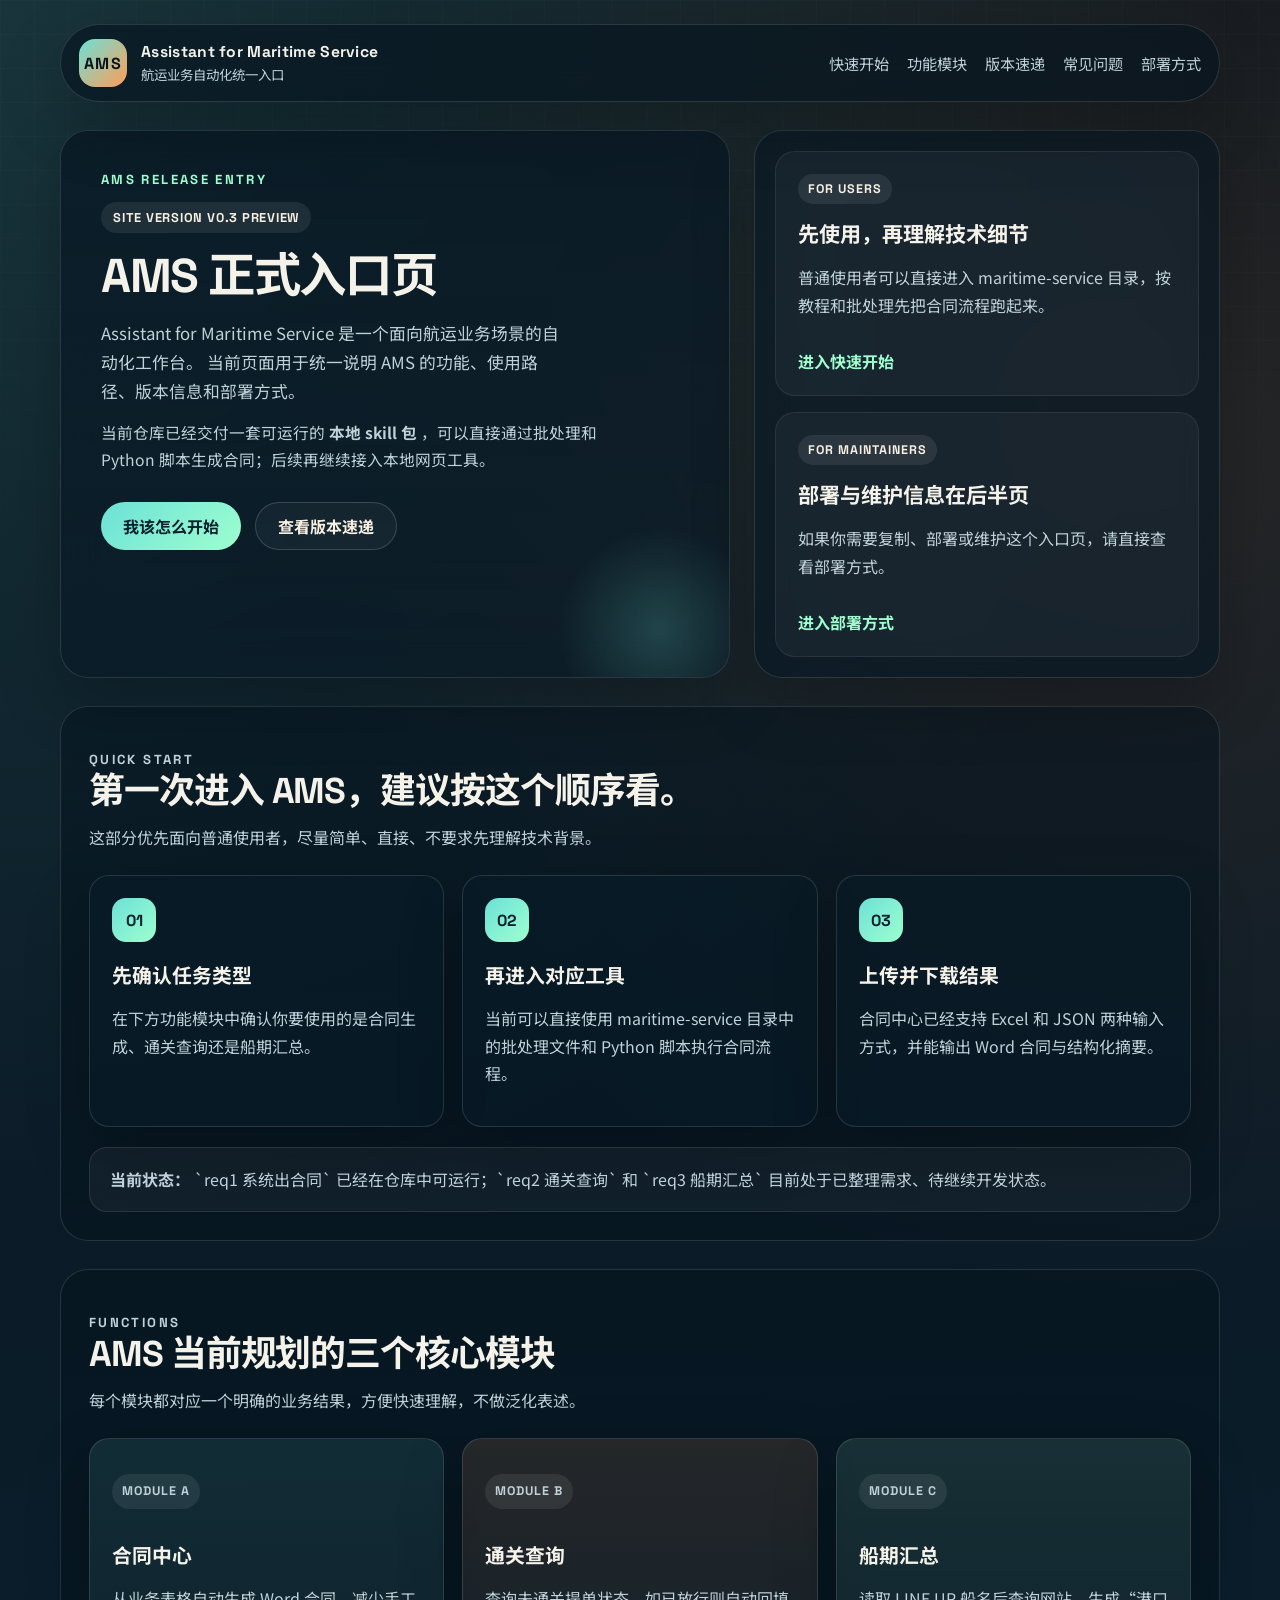
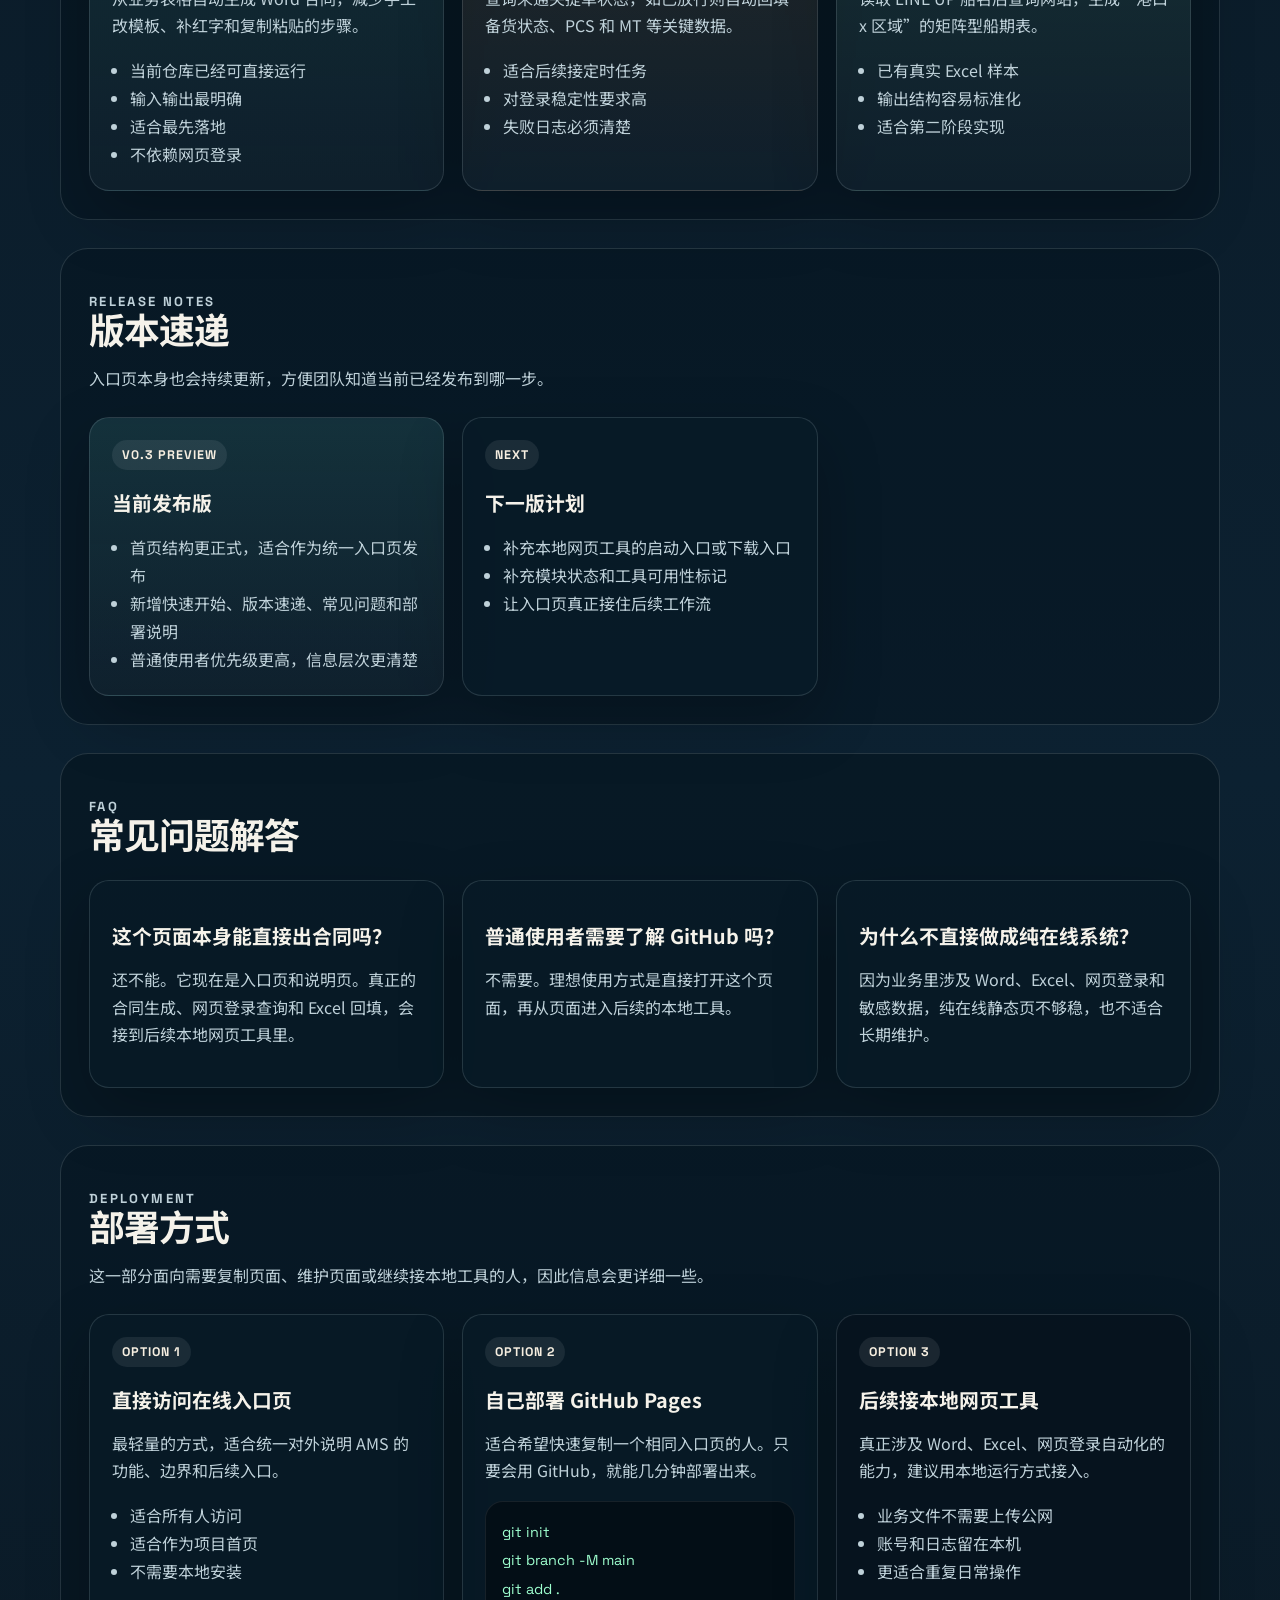
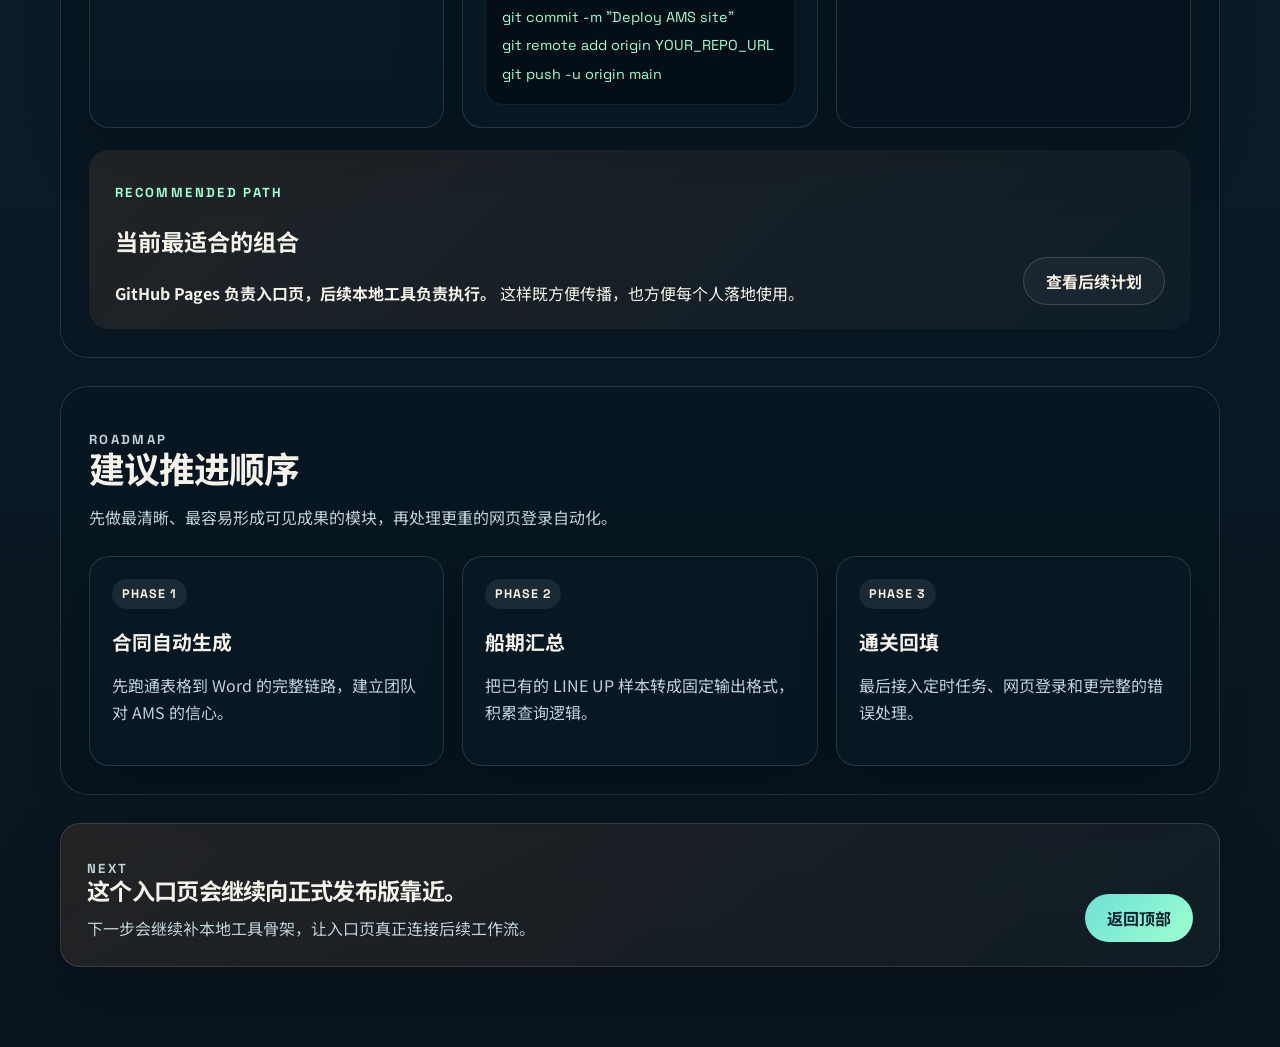
==== commit c274d641: "publish maritime-service skill package" ====
--- a/index.html
+++ b/index.html
@@ -46,9 +46,9 @@
               当前页面用于统一说明 AMS 的功能、使用路径、版本信息和部署方式。
             </p>
             <p class="hero-note">
-              真正的业务执行将放在后续的
-              <strong>本地网页工具</strong>
-              中完成；本页负责帮助使用者快速理解 AMS，并进入后续对应入口。
+              当前仓库已经交付一套可运行的
+              <strong>本地 skill 包</strong>
+              ，可以直接通过批处理和 Python 脚本生成合同；后续再继续接入本地网页工具。
             </p>
             <div class="hero-actions">
               <a class="button primary" href="#quickstart">我该怎么开始</a>
@@ -60,7 +60,7 @@
             <article class="entry-card">
               <span class="entry-tag">For Users</span>
               <h2>先使用，再理解技术细节</h2>
-              <p>普通使用者建议先看“快速开始”和“功能模块”。</p>
+              <p>普通使用者可以直接进入 maritime-service 目录，按教程和批处理先把合同流程跑起来。</p>
               <a class="text-link" href="#quickstart">进入快速开始</a>
             </article>
             <article class="entry-card">
@@ -88,18 +88,18 @@
             <article class="step-card reveal">
               <span class="step-number">02</span>
               <h3>再进入对应工具</h3>
-              <p>后续本地网页工具上线后，将从这个入口页直接进入对应模块。</p>
+              <p>当前可以直接使用 maritime-service 目录中的批处理文件和 Python 脚本执行合同流程。</p>
             </article>
             <article class="step-card reveal">
               <span class="step-number">03</span>
               <h3>上传并下载结果</h3>
-              <p>核心操作会尽量收敛成上传文件、执行任务、下载结果三个动作。</p>
+              <p>合同中心已经支持 Excel 和 JSON 两种输入方式，并能输出 Word 合同与结构化摘要。</p>
             </article>
           </div>
 
           <div class="entry-note reveal">
             <strong>当前状态：</strong>
-            这个页面已经可以作为正式入口页使用；后续将继续接入本地网页工具的启动入口、下载入口和更新说明。
+            `req1 系统出合同` 已经在仓库中可运行；`req2 通关查询` 和 `req3 船期汇总` 目前处于已整理需求、待继续开发状态。
           </div>
         </section>
 
@@ -118,6 +118,7 @@
                 从业务表格自动生成 Word 合同，减少手工改模板、补红字和复制粘贴的步骤。
               </p>
               <ul>
+                <li>当前仓库已经可直接运行</li>
                 <li>输入输出最明确</li>
                 <li>适合最先落地</li>
                 <li>不依赖网页登录</li>
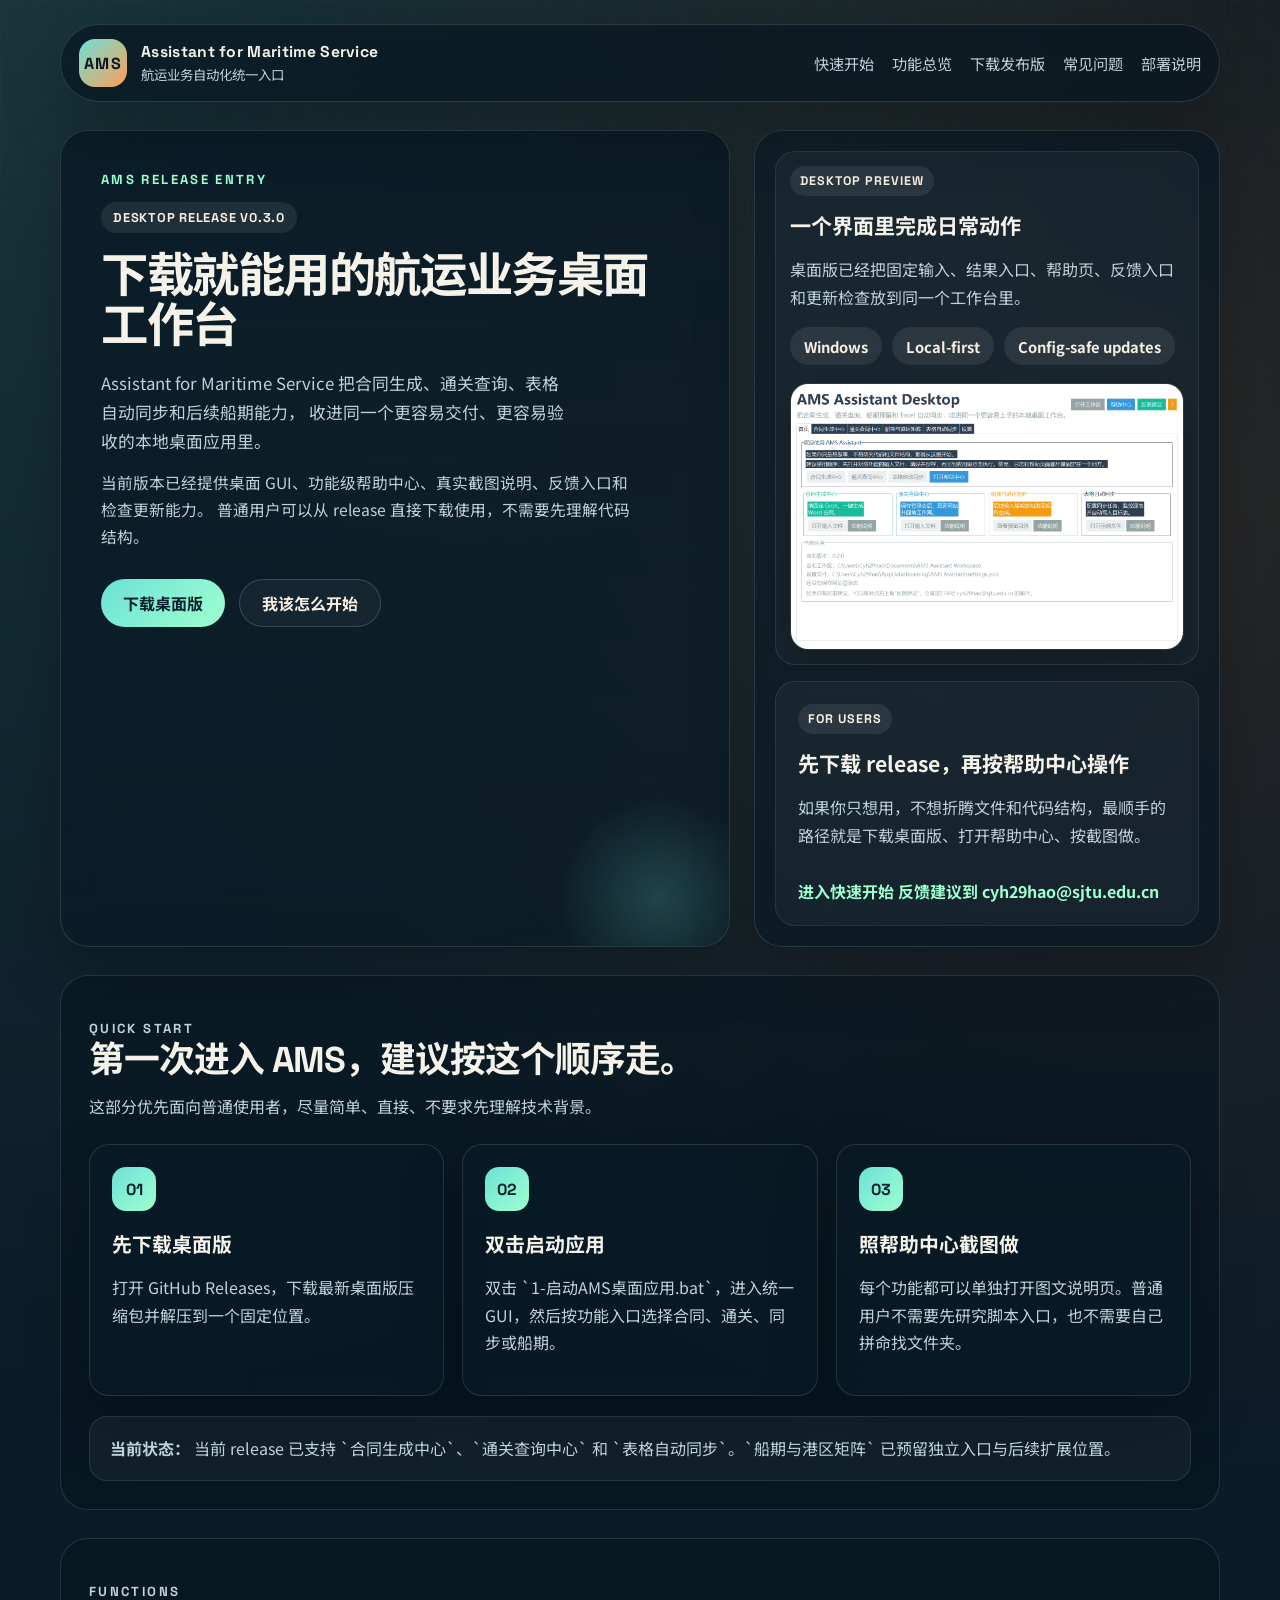
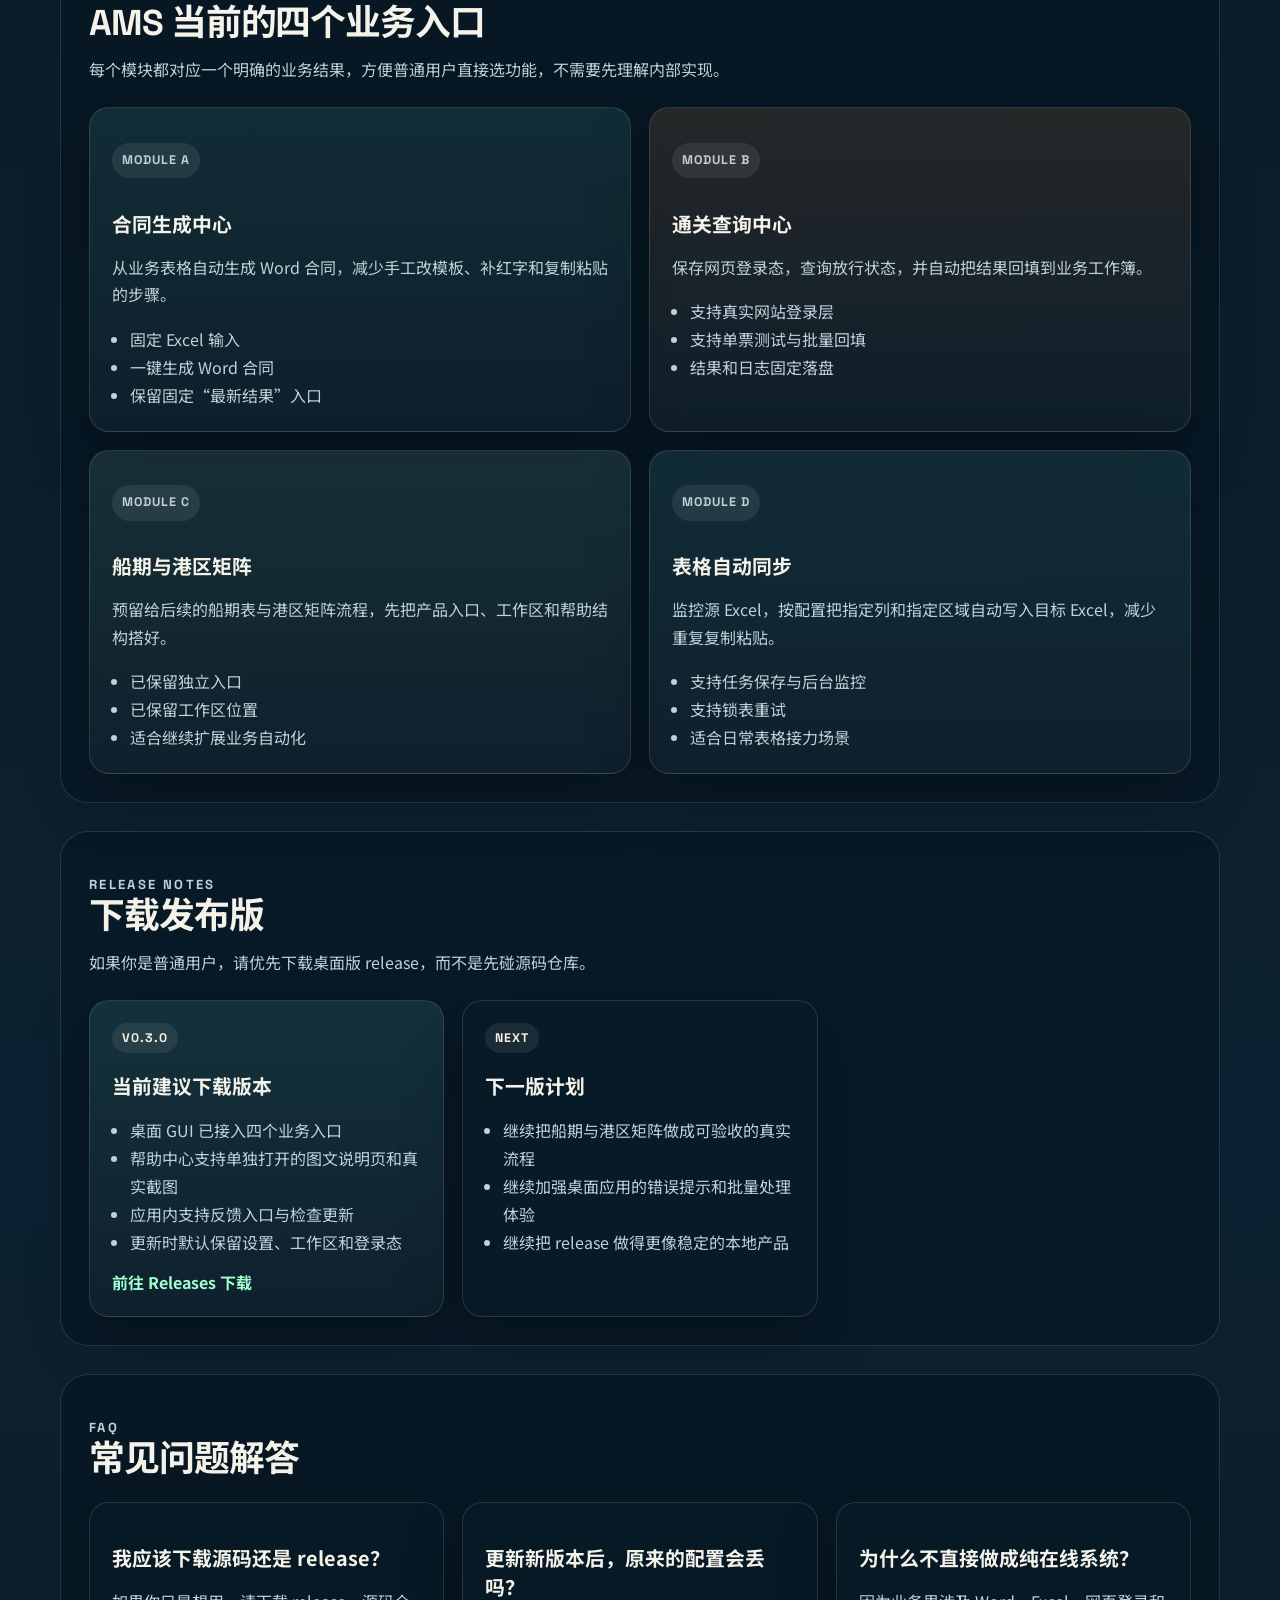
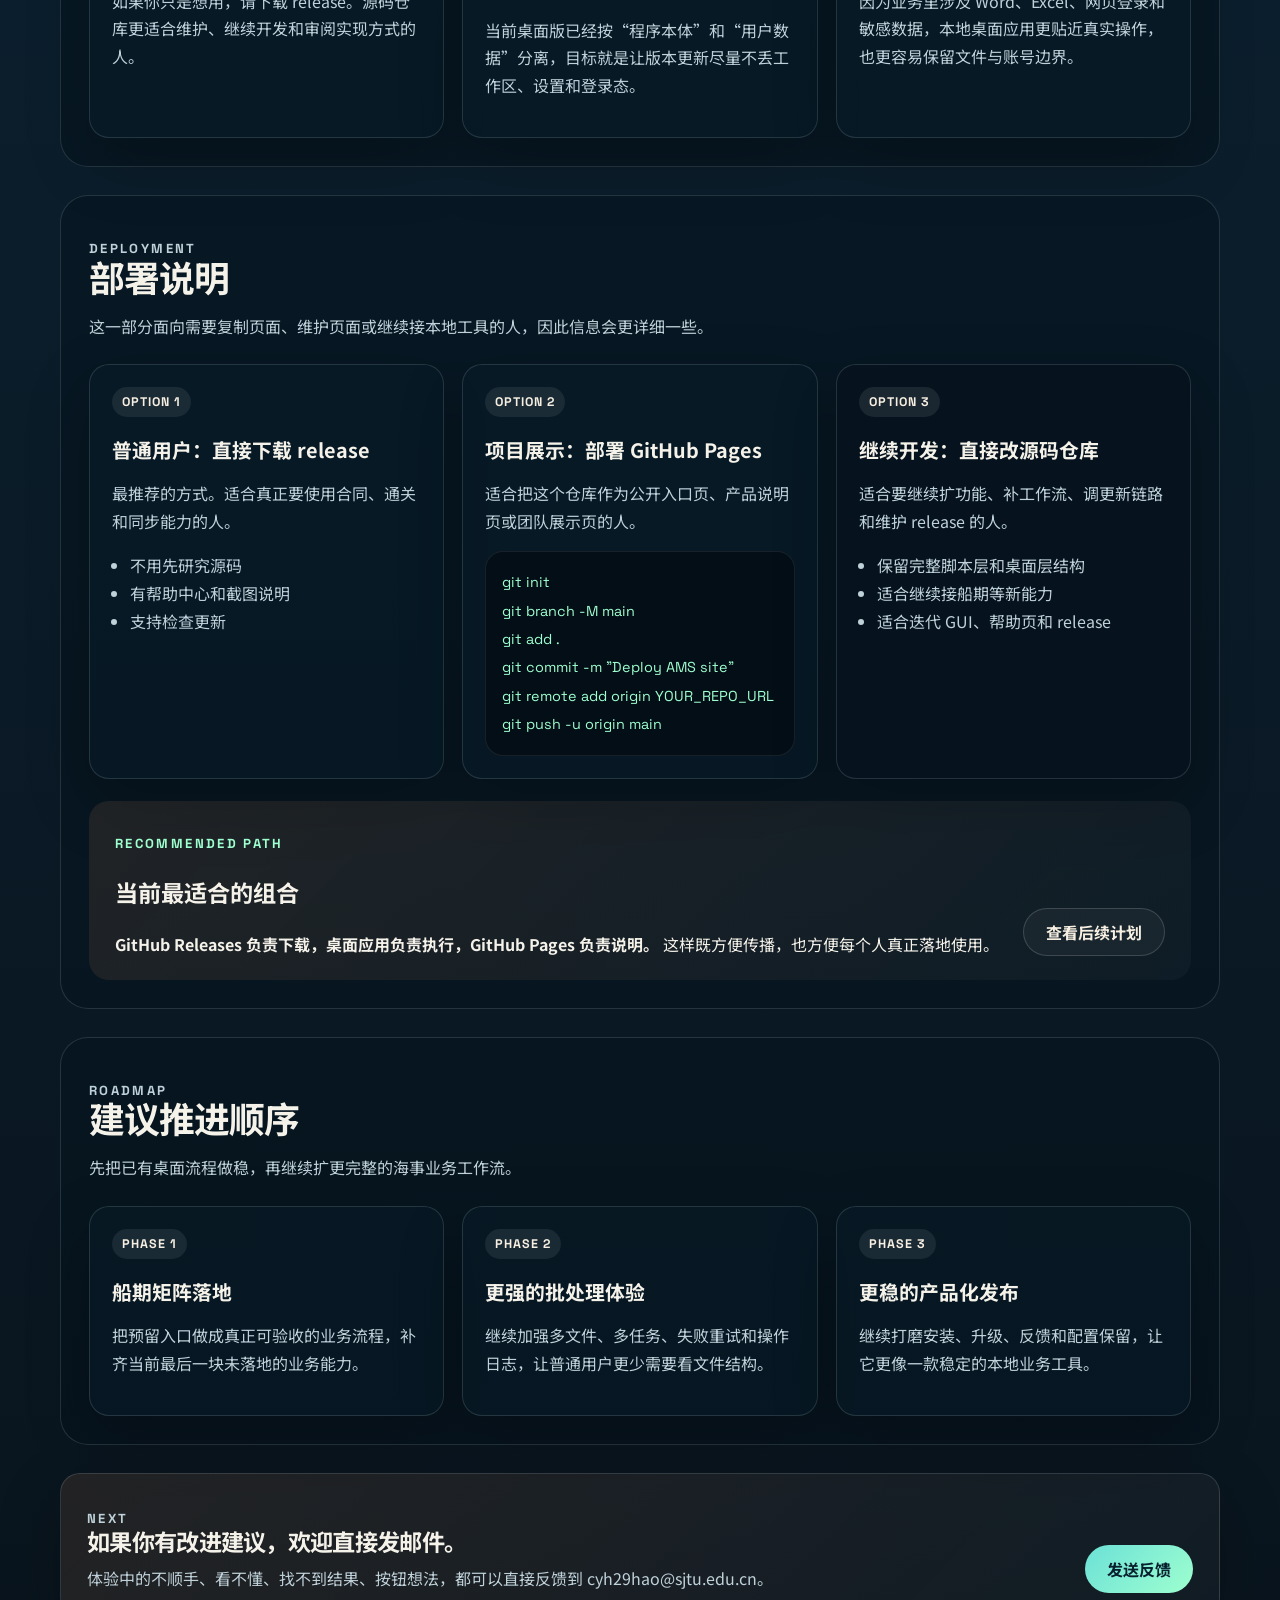
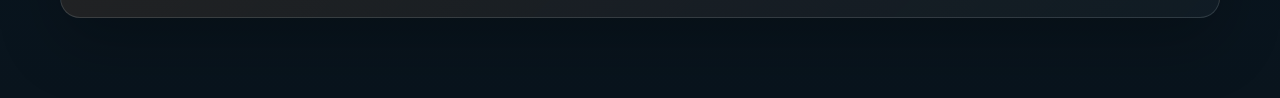
==== commit 694b213f: "Add Excel sync workspace and polish desktop release" ====
--- a/index.html
+++ b/index.html
@@ -6,7 +6,7 @@
     <title>AMS | Assistant for Maritime Service</title>
     <meta
       name="description"
-      content="Assistant for Maritime Service 是一个面向航运业务场景的自动化工作台入口页，聚焦合同生成、通关查询和船期汇总。"
+      content="Assistant for Maritime Service 是一个面向航运业务场景的本地桌面自动化工作台，聚焦合同生成、通关查询、表格自动同步和后续船期能力。"
     />
     <link rel="preconnect" href="https://fonts.googleapis.com" />
     <link rel="preconnect" href="https://fonts.gstatic.com" crossorigin />
@@ -28,10 +28,10 @@
         </a>
         <nav class="nav">
           <a href="#quickstart">快速开始</a>
-          <a href="#features">功能模块</a>
-          <a href="#releases">版本速递</a>
+          <a href="#features">功能总览</a>
+          <a href="#releases">下载发布版</a>
           <a href="#faq">常见问题</a>
-          <a href="#deploy">部署方式</a>
+          <a href="#deploy">部署说明</a>
         </nav>
       </header>
 
@@ -39,35 +39,40 @@
         <section class="hero">
           <div class="hero-copy reveal">
             <p class="eyebrow">AMS RELEASE ENTRY</p>
-            <span class="release-pill">Site Version v0.3 Preview</span>
-            <h1>AMS 正式入口页</h1>
+            <span class="release-pill">Desktop Release v0.3.0</span>
+            <h1>下载就能用的航运业务桌面工作台</h1>
             <p class="hero-lead">
-              Assistant for Maritime Service 是一个面向航运业务场景的自动化工作台。
-              当前页面用于统一说明 AMS 的功能、使用路径、版本信息和部署方式。
+              Assistant for Maritime Service 把合同生成、通关查询、表格自动同步和后续船期能力，
+              收进同一个更容易交付、更容易验收的本地桌面应用里。
             </p>
             <p class="hero-note">
-              当前仓库已经交付一套可运行的
-              <strong>本地 skill 包</strong>
-              ，可以直接通过批处理和 Python 脚本生成合同；后续再继续接入本地网页工具。
+              当前版本已经提供桌面 GUI、功能级帮助中心、真实截图说明、反馈入口和检查更新能力。
+              普通用户可以从 release 直接下载使用，不需要先理解代码结构。
             </p>
             <div class="hero-actions">
-              <a class="button primary" href="#quickstart">我该怎么开始</a>
-              <a class="button secondary" href="#releases">查看版本速递</a>
+              <a class="button primary" href="https://github.com/Cyh29hao/AMS-Assistant-for-Maritime-Service/releases">下载桌面版</a>
+              <a class="button secondary" href="#quickstart">我该怎么开始</a>
             </div>
           </div>
 
           <div class="hero-panel reveal">
+            <article class="entry-card preview-card">
+              <span class="entry-tag">Desktop Preview</span>
+              <h2>一个界面里完成日常动作</h2>
+              <p>桌面版已经把固定输入、结果入口、帮助页、反馈入口和更新检查放到同一个工作台里。</p>
+              <div class="meta-row">
+                <span class="meta-pill">Windows</span>
+                <span class="meta-pill">Local-first</span>
+                <span class="meta-pill">Config-safe updates</span>
+              </div>
+              <img class="preview-image" src="./desktop_app/release_assets/help/screens/home.png" alt="AMS Desktop Screenshot" />
+            </article>
             <article class="entry-card">
               <span class="entry-tag">For Users</span>
-              <h2>先使用，再理解技术细节</h2>
-              <p>普通使用者可以直接进入 maritime-service 目录，按教程和批处理先把合同流程跑起来。</p>
+              <h2>先下载 release，再按帮助中心操作</h2>
+              <p>如果你只想用，不想折腾文件和代码结构，最顺手的路径就是下载桌面版、打开帮助中心、按截图做。</p>
               <a class="text-link" href="#quickstart">进入快速开始</a>
-            </article>
-            <article class="entry-card">
-              <span class="entry-tag">For Maintainers</span>
-              <h2>部署与维护信息在后半页</h2>
-              <p>如果你需要复制、部署或维护这个入口页，请直接查看部署方式。</p>
-              <a class="text-link" href="#deploy">进入部署方式</a>
+              <a class="text-link" href="mailto:cyh29hao@sjtu.edu.cn?subject=AMS%20Assistant%20Feedback">反馈建议到 cyh29hao@sjtu.edu.cn</a>
             </article>
           </div>
         </section>
@@ -75,79 +80,83 @@
         <section id="quickstart" class="section">
           <div class="section-heading reveal">
             <p class="eyebrow">QUICK START</p>
-            <h2>第一次进入 AMS，建议按这个顺序看。</h2>
+            <h2>第一次进入 AMS，建议按这个顺序走。</h2>
             <p>这部分优先面向普通使用者，尽量简单、直接、不要求先理解技术背景。</p>
           </div>
 
           <div class="step-grid">
             <article class="step-card reveal">
               <span class="step-number">01</span>
-              <h3>先确认任务类型</h3>
-              <p>在下方功能模块中确认你要使用的是合同生成、通关查询还是船期汇总。</p>
+              <h3>先下载桌面版</h3>
+              <p>打开 GitHub Releases，下载最新桌面版压缩包并解压到一个固定位置。</p>
             </article>
             <article class="step-card reveal">
               <span class="step-number">02</span>
-              <h3>再进入对应工具</h3>
-              <p>当前可以直接使用 maritime-service 目录中的批处理文件和 Python 脚本执行合同流程。</p>
+              <h3>双击启动应用</h3>
+              <p>双击 `1-启动AMS桌面应用.bat`，进入统一 GUI，然后按功能入口选择合同、通关、同步或船期。</p>
             </article>
             <article class="step-card reveal">
               <span class="step-number">03</span>
-              <h3>上传并下载结果</h3>
-              <p>合同中心已经支持 Excel 和 JSON 两种输入方式，并能输出 Word 合同与结构化摘要。</p>
+              <h3>照帮助中心截图做</h3>
+              <p>每个功能都可以单独打开图文说明页。普通用户不需要先研究脚本入口，也不需要自己拼命找文件夹。</p>
             </article>
           </div>
 
           <div class="entry-note reveal">
             <strong>当前状态：</strong>
-            `req1 系统出合同` 已经在仓库中可运行；`req2 通关查询` 和 `req3 船期汇总` 目前处于已整理需求、待继续开发状态。
+            当前 release 已支持 `合同生成中心`、`通关查询中心` 和 `表格自动同步`。`船期与港区矩阵` 已预留独立入口与后续扩展位置。
           </div>
         </section>
 
         <section id="features" class="section">
           <div class="section-heading reveal">
             <p class="eyebrow">FUNCTIONS</p>
-            <h2>AMS 当前规划的三个核心模块</h2>
-            <p>每个模块都对应一个明确的业务结果，方便快速理解，不做泛化表述。</p>
-          </div>
-
-          <div class="feature-grid">
+            <h2>AMS 当前的四个业务入口</h2>
+            <p>每个模块都对应一个明确的业务结果，方便普通用户直接选功能，不需要先理解内部实现。</p>
+          </div>
+
+          <div class="feature-grid quad">
             <article class="feature-card reveal accent-cyan">
               <p class="feature-index">Module A</p>
-              <h3>合同中心</h3>
-              <p>
-                从业务表格自动生成 Word 合同，减少手工改模板、补红字和复制粘贴的步骤。
-              </p>
-              <ul>
-                <li>当前仓库已经可直接运行</li>
-                <li>输入输出最明确</li>
-                <li>适合最先落地</li>
-                <li>不依赖网页登录</li>
+              <h3>合同生成中心</h3>
+              <p>从业务表格自动生成 Word 合同，减少手工改模板、补红字和复制粘贴的步骤。</p>
+              <ul>
+                <li>固定 Excel 输入</li>
+                <li>一键生成 Word 合同</li>
+                <li>保留固定“最新结果”入口</li>
               </ul>
             </article>
 
             <article class="feature-card reveal accent-orange">
               <p class="feature-index">Module B</p>
-              <h3>通关查询</h3>
-              <p>
-                查询未通关提单状态，如已放行则自动回填备货状态、PCS 和 MT 等关键数据。
-              </p>
-              <ul>
-                <li>适合后续接定时任务</li>
-                <li>对登录稳定性要求高</li>
-                <li>失败日志必须清楚</li>
+              <h3>通关查询中心</h3>
+              <p>保存网页登录态，查询放行状态，并自动把结果回填到业务工作簿。</p>
+              <ul>
+                <li>支持真实网站登录层</li>
+                <li>支持单票测试与批量回填</li>
+                <li>结果和日志固定落盘</li>
               </ul>
             </article>
 
             <article class="feature-card reveal accent-mint">
               <p class="feature-index">Module C</p>
-              <h3>船期汇总</h3>
-              <p>
-                读取 LINE UP 船名后查询网站，生成“港口 x 区域”的矩阵型船期表。
-              </p>
-              <ul>
-                <li>已有真实 Excel 样本</li>
-                <li>输出结构容易标准化</li>
-                <li>适合第二阶段实现</li>
+              <h3>船期与港区矩阵</h3>
+              <p>预留给后续的船期表与港区矩阵流程，先把产品入口、工作区和帮助结构搭好。</p>
+              <ul>
+                <li>已保留独立入口</li>
+                <li>已保留工作区位置</li>
+                <li>适合继续扩展业务自动化</li>
+              </ul>
+            </article>
+
+            <article class="feature-card reveal accent-cyan">
+              <p class="feature-index">Module D</p>
+              <h3>表格自动同步</h3>
+              <p>监控源 Excel，按配置把指定列和指定区域自动写入目标 Excel，减少重复复制粘贴。</p>
+              <ul>
+                <li>支持任务保存与后台监控</li>
+                <li>支持锁表重试</li>
+                <li>适合日常表格接力场景</li>
               </ul>
             </article>
           </div>
@@ -156,28 +165,30 @@
         <section id="releases" class="section">
           <div class="section-heading reveal">
             <p class="eyebrow">RELEASE NOTES</p>
-            <h2>版本速递</h2>
-            <p>入口页本身也会持续更新，方便团队知道当前已经发布到哪一步。</p>
+            <h2>下载发布版</h2>
+            <p>如果你是普通用户，请优先下载桌面版 release，而不是先碰源码仓库。</p>
           </div>
 
           <div class="release-grid">
             <article class="release-card reveal current">
-              <span class="release-version">v0.3 Preview</span>
-              <h3>当前发布版</h3>
-              <ul>
-                <li>首页结构更正式，适合作为统一入口页发布</li>
-                <li>新增快速开始、版本速递、常见问题和部署说明</li>
-                <li>普通使用者优先级更高，信息层次更清楚</li>
-              </ul>
+              <span class="release-version">v0.3.0</span>
+              <h3>当前建议下载版本</h3>
+              <ul>
+                <li>桌面 GUI 已接入四个业务入口</li>
+                <li>帮助中心支持单独打开的图文说明页和真实截图</li>
+                <li>应用内支持反馈入口与检查更新</li>
+                <li>更新时默认保留设置、工作区和登录态</li>
+              </ul>
+              <a class="text-link" href="https://github.com/Cyh29hao/AMS-Assistant-for-Maritime-Service/releases">前往 Releases 下载</a>
             </article>
 
             <article class="release-card reveal">
               <span class="release-version">Next</span>
               <h3>下一版计划</h3>
               <ul>
-                <li>补充本地网页工具的启动入口或下载入口</li>
-                <li>补充模块状态和工具可用性标记</li>
-                <li>让入口页真正接住后续工作流</li>
+                <li>继续把船期与港区矩阵做成可验收的真实流程</li>
+                <li>继续加强桌面应用的错误提示和批量处理体验</li>
+                <li>继续把 release 做得更像稳定的本地产品</li>
               </ul>
             </article>
           </div>
@@ -191,20 +202,16 @@
 
           <div class="faq-grid">
             <article class="faq-card reveal">
-              <h3>这个页面本身能直接出合同吗？</h3>
-              <p>
-                还不能。它现在是入口页和说明页。真正的合同生成、网页登录查询和 Excel 回填，会接到后续本地网页工具里。
-              </p>
+              <h3>我应该下载源码还是 release？</h3>
+              <p>如果你只是想用，请下载 release。源码仓库更适合维护、继续开发和审阅实现方式的人。</p>
             </article>
             <article class="faq-card reveal">
-              <h3>普通使用者需要了解 GitHub 吗？</h3>
-              <p>不需要。理想使用方式是直接打开这个页面，再从页面进入后续的本地工具。</p>
+              <h3>更新新版本后，原来的配置会丢吗？</h3>
+              <p>当前桌面版已经按“程序本体”和“用户数据”分离，目标就是让版本更新尽量不丢工作区、设置和登录态。</p>
             </article>
             <article class="faq-card reveal">
               <h3>为什么不直接做成纯在线系统？</h3>
-              <p>
-                因为业务里涉及 Word、Excel、网页登录和敏感数据，纯在线静态页不够稳，也不适合长期维护。
-              </p>
+              <p>因为业务里涉及 Word、Excel、网页登录和敏感数据，本地桌面应用更贴近真实操作，也更容易保留文件与账号边界。</p>
             </article>
           </div>
         </section>
@@ -212,26 +219,26 @@
         <section id="deploy" class="section">
           <div class="section-heading reveal">
             <p class="eyebrow">DEPLOYMENT</p>
-            <h2>部署方式</h2>
+            <h2>部署说明</h2>
             <p>这一部分面向需要复制页面、维护页面或继续接本地工具的人，因此信息会更详细一些。</p>
           </div>
 
           <div class="deploy-grid">
             <article class="deploy-card reveal">
               <span class="deploy-label">Option 1</span>
-              <h3>直接访问在线入口页</h3>
-              <p>最轻量的方式，适合统一对外说明 AMS 的功能、边界和后续入口。</p>
+              <h3>普通用户：直接下载 release</h3>
+              <p>最推荐的方式。适合真正要使用合同、通关和同步能力的人。</p>
               <ul class="check-list">
-                <li>适合所有人访问</li>
-                <li>适合作为项目首页</li>
-                <li>不需要本地安装</li>
+                <li>不用先研究源码</li>
+                <li>有帮助中心和截图说明</li>
+                <li>支持检查更新</li>
               </ul>
             </article>
 
             <article class="deploy-card reveal">
               <span class="deploy-label">Option 2</span>
-              <h3>自己部署 GitHub Pages</h3>
-              <p>适合希望快速复制一个相同入口页的人。只要会用 GitHub，就能几分钟部署出来。</p>
+              <h3>项目展示：部署 GitHub Pages</h3>
+              <p>适合把这个仓库作为公开入口页、产品说明页或团队展示页的人。</p>
               <div class="code-block">
                 <code>
                   git init<br />
@@ -246,12 +253,12 @@
 
             <article class="deploy-card reveal dark">
               <span class="deploy-label">Option 3</span>
-              <h3>后续接本地网页工具</h3>
-              <p>真正涉及 Word、Excel、网页登录自动化的能力，建议用本地运行方式接入。</p>
+              <h3>继续开发：直接改源码仓库</h3>
+              <p>适合要继续扩功能、补工作流、调更新链路和维护 release 的人。</p>
               <ul class="check-list">
-                <li>业务文件不需要上传公网</li>
-                <li>账号和日志留在本机</li>
-                <li>更适合重复日常操作</li>
+                <li>保留完整脚本层和桌面层结构</li>
+                <li>适合继续接船期等新能力</li>
+                <li>适合迭代 GUI、帮助页和 release</li>
               </ul>
             </article>
           </div>
@@ -261,8 +268,8 @@
               <p class="eyebrow">RECOMMENDED PATH</p>
               <h3>当前最适合的组合</h3>
               <p>
-                <strong>GitHub Pages 负责入口页，后续本地工具负责执行。</strong>
-                这样既方便传播，也方便每个人落地使用。
+                <strong>GitHub Releases 负责下载，桌面应用负责执行，GitHub Pages 负责说明。</strong>
+                这样既方便传播，也方便每个人真正落地使用。
               </p>
             </div>
             <a class="button secondary" href="#roadmap">查看后续计划</a>
@@ -273,24 +280,24 @@
           <div class="section-heading reveal">
             <p class="eyebrow">ROADMAP</p>
             <h2>建议推进顺序</h2>
-            <p>先做最清晰、最容易形成可见成果的模块，再处理更重的网页登录自动化。</p>
+            <p>先把已有桌面流程做稳，再继续扩更完整的海事业务工作流。</p>
           </div>
 
           <div class="roadmap-grid">
             <article class="roadmap-card reveal">
               <span class="roadmap-badge">Phase 1</span>
-              <h3>合同自动生成</h3>
-              <p>先跑通表格到 Word 的完整链路，建立团队对 AMS 的信心。</p>
+              <h3>船期矩阵落地</h3>
+              <p>把预留入口做成真正可验收的业务流程，补齐当前最后一块未落地的业务能力。</p>
             </article>
             <article class="roadmap-card reveal">
               <span class="roadmap-badge">Phase 2</span>
-              <h3>船期汇总</h3>
-              <p>把已有的 LINE UP 样本转成固定输出格式，积累查询逻辑。</p>
+              <h3>更强的批处理体验</h3>
+              <p>继续加强多文件、多任务、失败重试和操作日志，让普通用户更少需要看文件结构。</p>
             </article>
             <article class="roadmap-card reveal">
               <span class="roadmap-badge">Phase 3</span>
-              <h3>通关回填</h3>
-              <p>最后接入定时任务、网页登录和更完整的错误处理。</p>
+              <h3>更稳的产品化发布</h3>
+              <p>继续打磨安装、升级、反馈和配置保留，让它更像一款稳定的本地业务工具。</p>
             </article>
           </div>
         </section>
@@ -298,10 +305,10 @@
         <section class="section callout reveal">
           <div>
             <p class="eyebrow">NEXT</p>
-            <h2>这个入口页会继续向正式发布版靠近。</h2>
-            <p>下一步会继续补本地工具骨架，让入口页真正连接后续工作流。</p>
-          </div>
-          <a class="button primary" href="#home">返回顶部</a>
+            <h2>如果你有改进建议，欢迎直接发邮件。</h2>
+            <p>体验中的不顺手、看不懂、找不到结果、按钮想法，都可以直接反馈到 cyh29hao@sjtu.edu.cn。</p>
+          </div>
+          <a class="button primary" href="mailto:cyh29hao@sjtu.edu.cn?subject=AMS%20Assistant%20Feedback">发送反馈</a>
         </section>
       </main>
     </div>
--- a/styles.css
+++ b/styles.css
@@ -179,6 +179,11 @@
   border: 1px solid rgba(255, 255, 255, 0.08);
 }
 
+.entry-card.preview-card {
+  overflow: hidden;
+  padding: 14px;
+}
+
 .entry-tag,
 .feature-index,
 .release-version,
@@ -301,6 +306,35 @@
   font-weight: 700;
 }
 
+.preview-image {
+  display: block;
+  width: 100%;
+  height: auto;
+  margin-top: 18px;
+  border-radius: 18px;
+  border: 1px solid rgba(255, 255, 255, 0.08);
+  box-shadow: 0 18px 46px rgba(0, 0, 0, 0.28);
+}
+
+.meta-row {
+  display: flex;
+  flex-wrap: wrap;
+  gap: 10px;
+  margin-top: 16px;
+}
+
+.meta-pill {
+  display: inline-flex;
+  align-items: center;
+  min-height: 38px;
+  padding: 0 14px;
+  border-radius: 999px;
+  background: rgba(255, 255, 255, 0.08);
+  color: var(--cream);
+  font-size: 0.92rem;
+  font-weight: 700;
+}
+
 .entry-card h2 {
   margin: 14px 0 10px;
   font-size: 1.32rem;
@@ -338,6 +372,10 @@
   margin-top: 24px;
 }
 
+.feature-grid.quad {
+  grid-template-columns: repeat(2, 1fr);
+}
+
 .step-card,
 .feature-card,
 .release-card,
@@ -469,6 +507,7 @@
   .hero,
   .step-grid,
   .feature-grid,
+  .feature-grid.quad,
   .release-grid,
   .faq-grid,
   .deploy-grid,
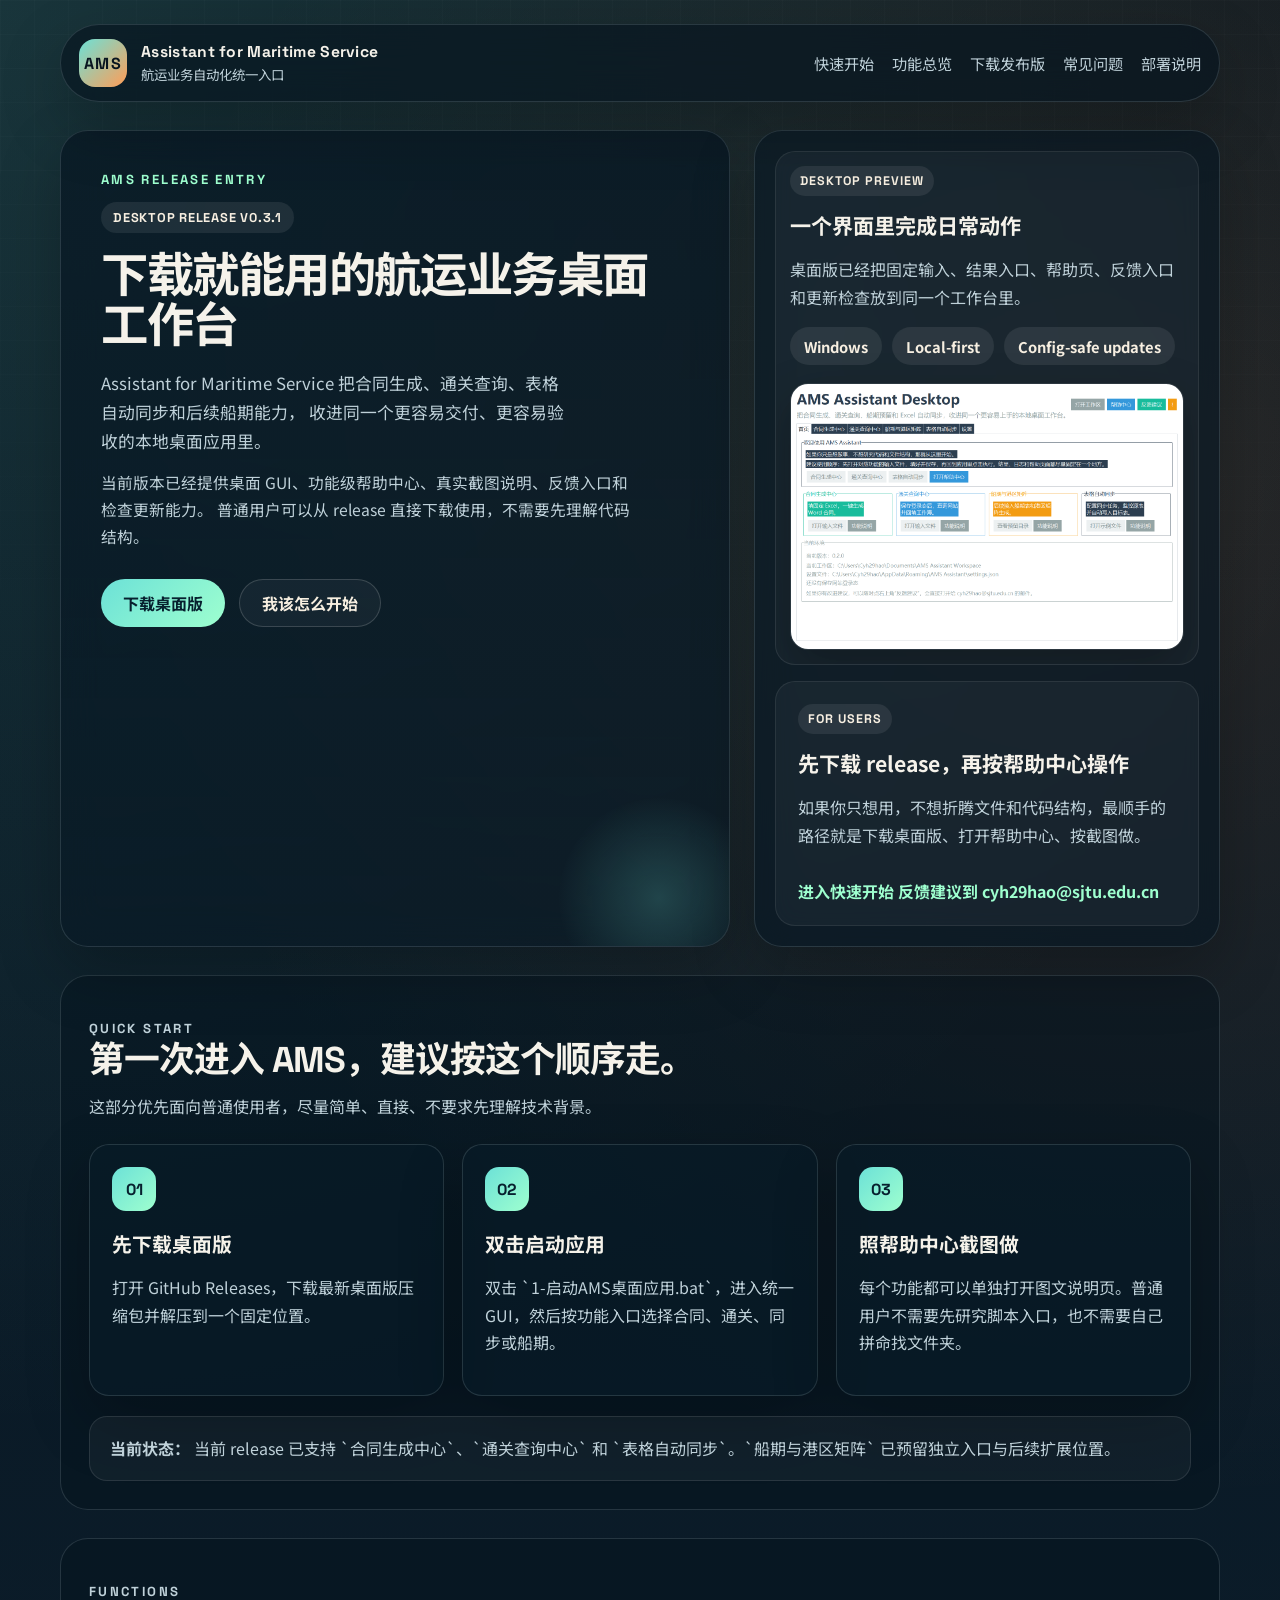
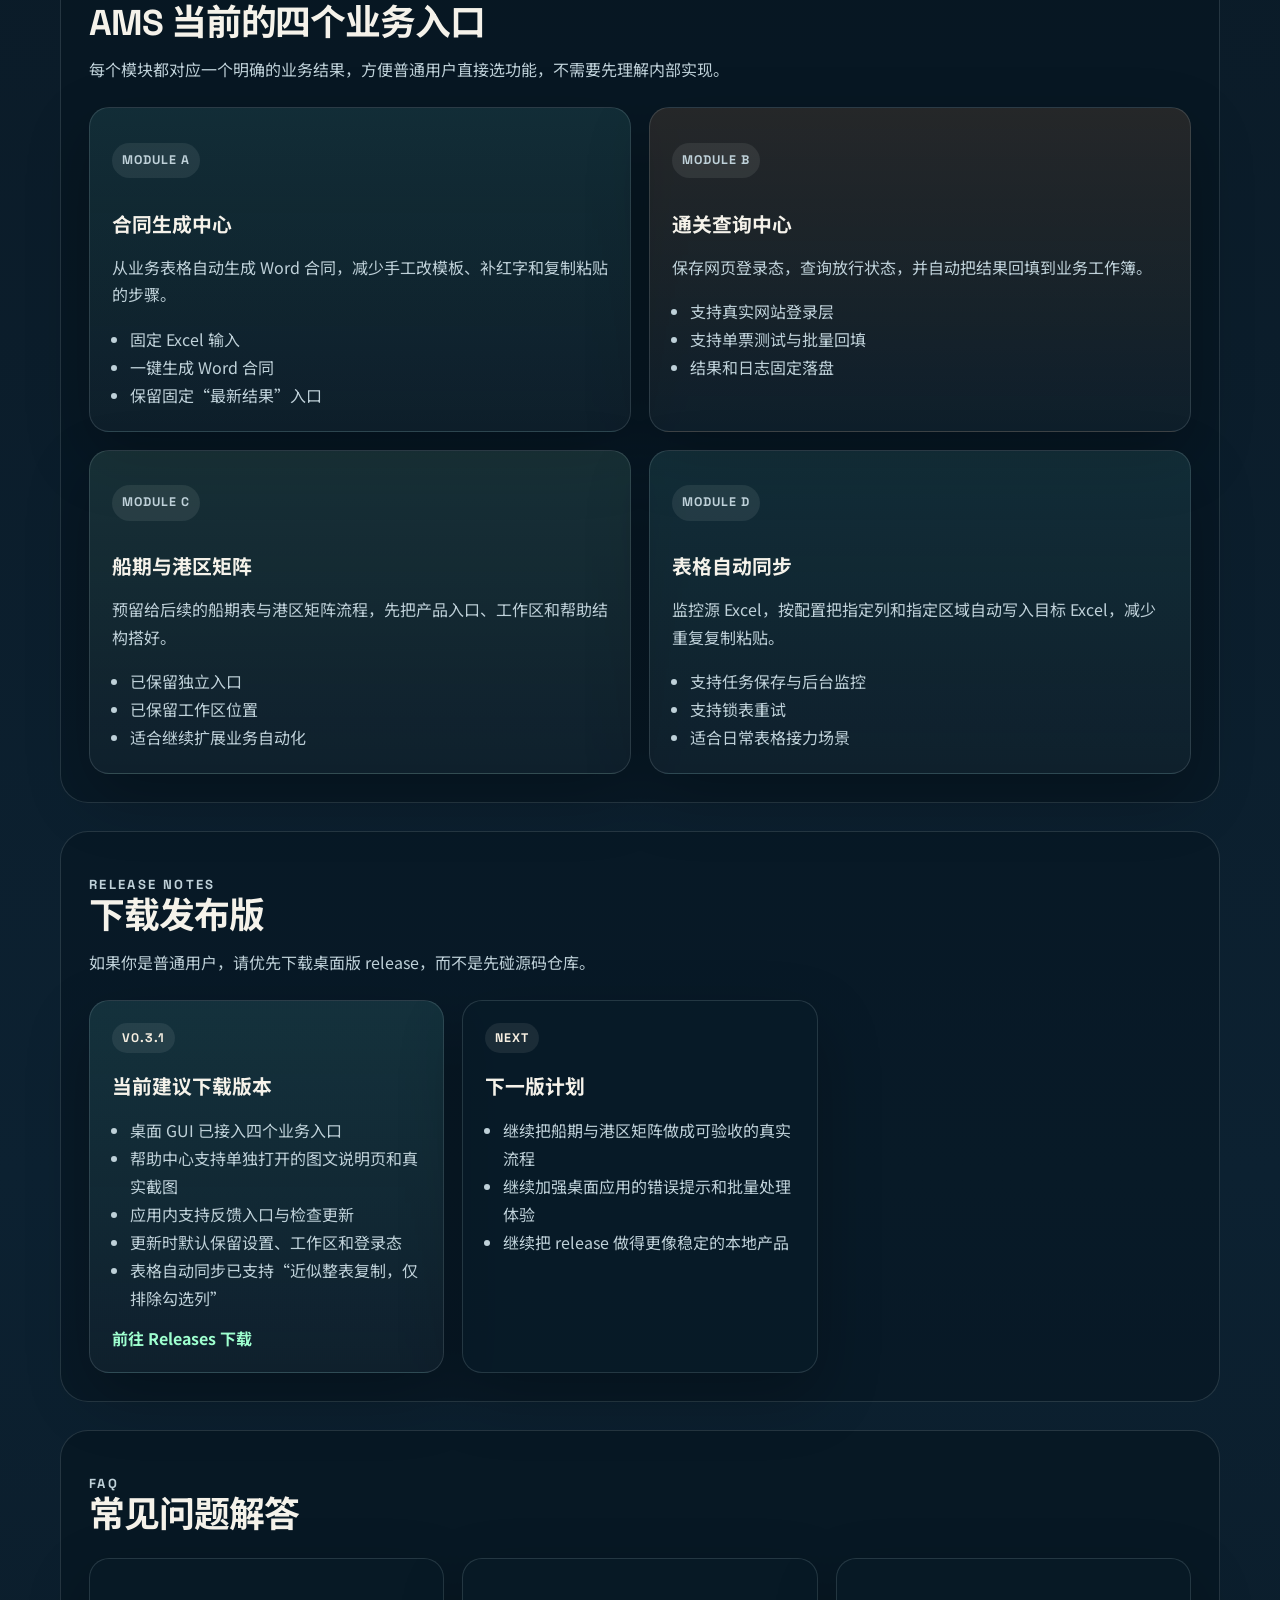
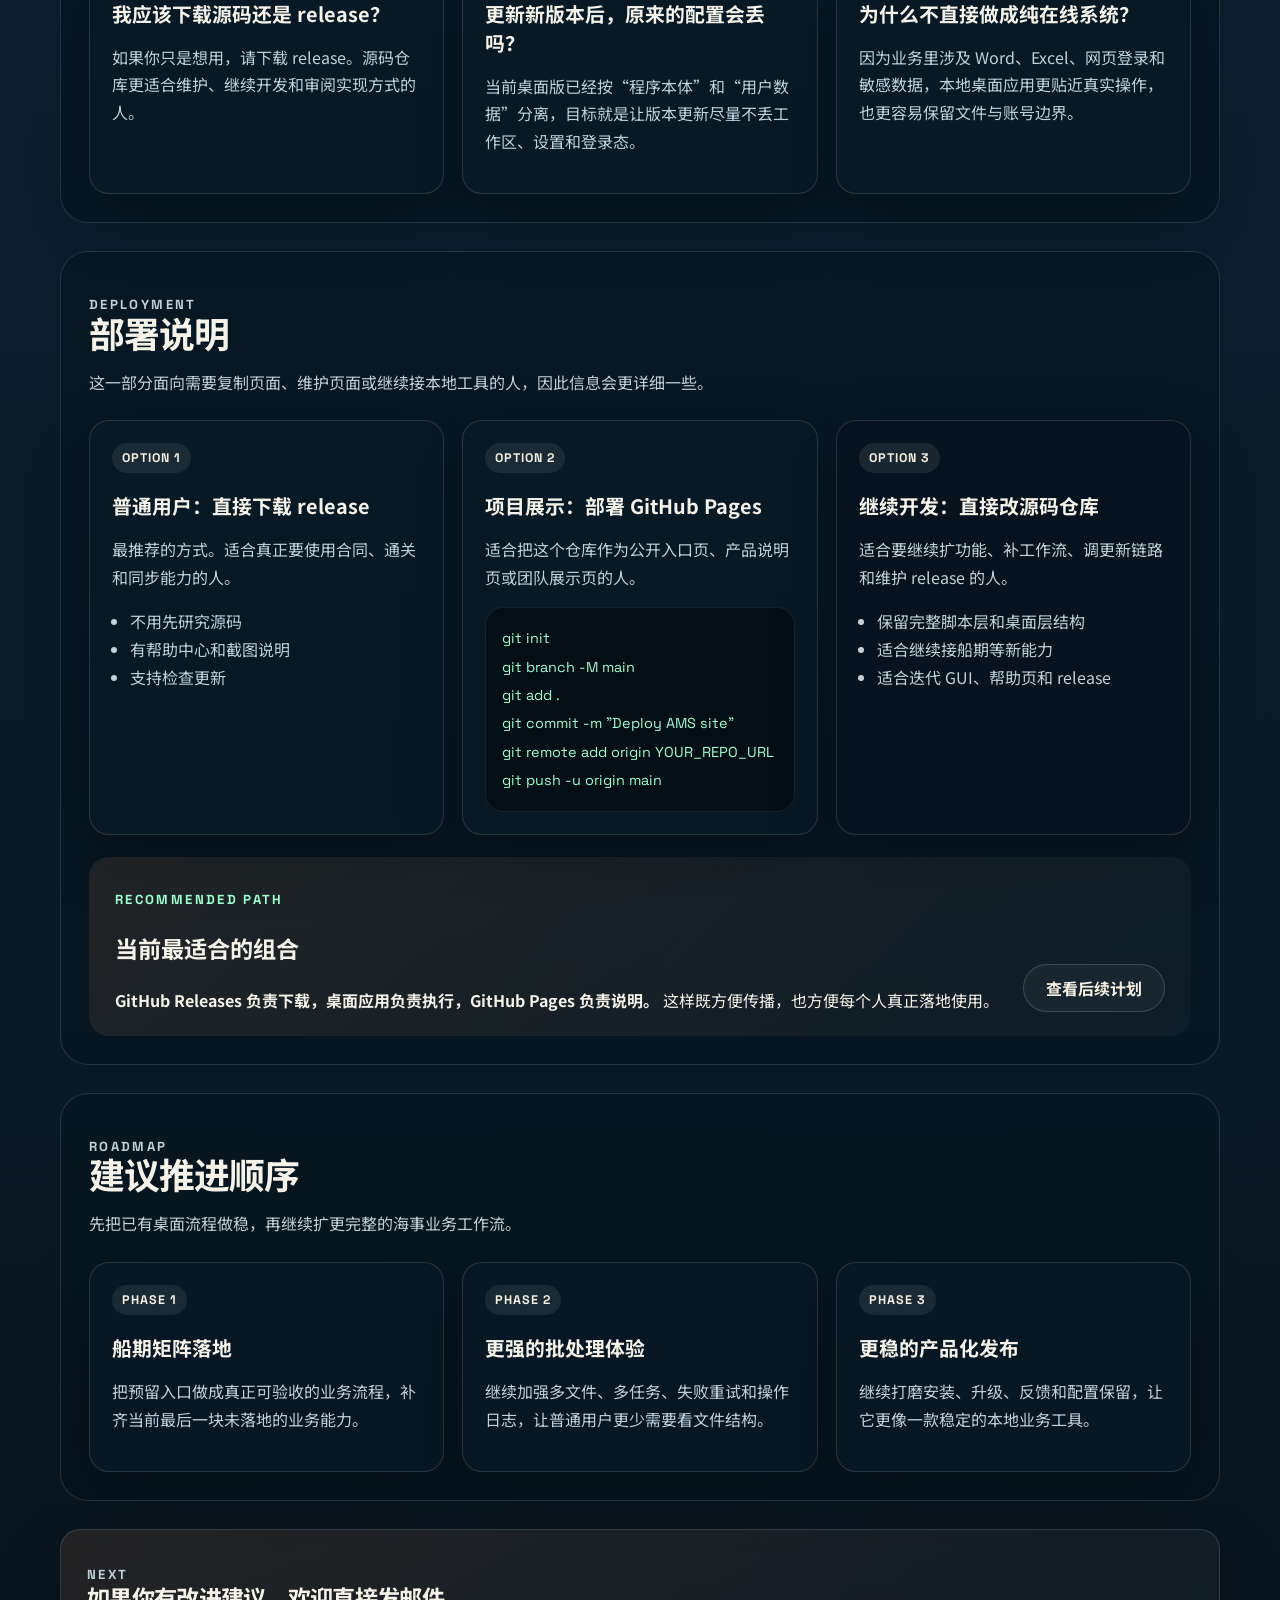
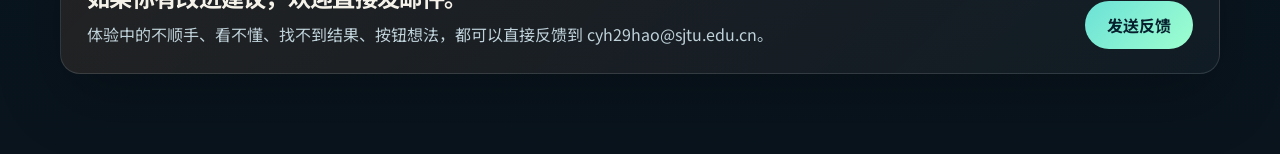
==== commit 114ad232: "Preserve hidden rows in Excel sync copies" ====
--- a/index.html
+++ b/index.html
@@ -39,7 +39,7 @@
         <section class="hero">
           <div class="hero-copy reveal">
             <p class="eyebrow">AMS RELEASE ENTRY</p>
-            <span class="release-pill">Desktop Release v0.3.0</span>
+            <span class="release-pill">Desktop Release v0.3.1</span>
             <h1>下载就能用的航运业务桌面工作台</h1>
             <p class="hero-lead">
               Assistant for Maritime Service 把合同生成、通关查询、表格自动同步和后续船期能力，
@@ -171,13 +171,14 @@
 
           <div class="release-grid">
             <article class="release-card reveal current">
-              <span class="release-version">v0.3.0</span>
+              <span class="release-version">v0.3.1</span>
               <h3>当前建议下载版本</h3>
               <ul>
                 <li>桌面 GUI 已接入四个业务入口</li>
                 <li>帮助中心支持单独打开的图文说明页和真实截图</li>
                 <li>应用内支持反馈入口与检查更新</li>
                 <li>更新时默认保留设置、工作区和登录态</li>
+                <li>表格自动同步已支持“近似整表复制，仅排除勾选列”</li>
               </ul>
               <a class="text-link" href="https://github.com/Cyh29hao/AMS-Assistant-for-Maritime-Service/releases">前往 Releases 下载</a>
             </article>
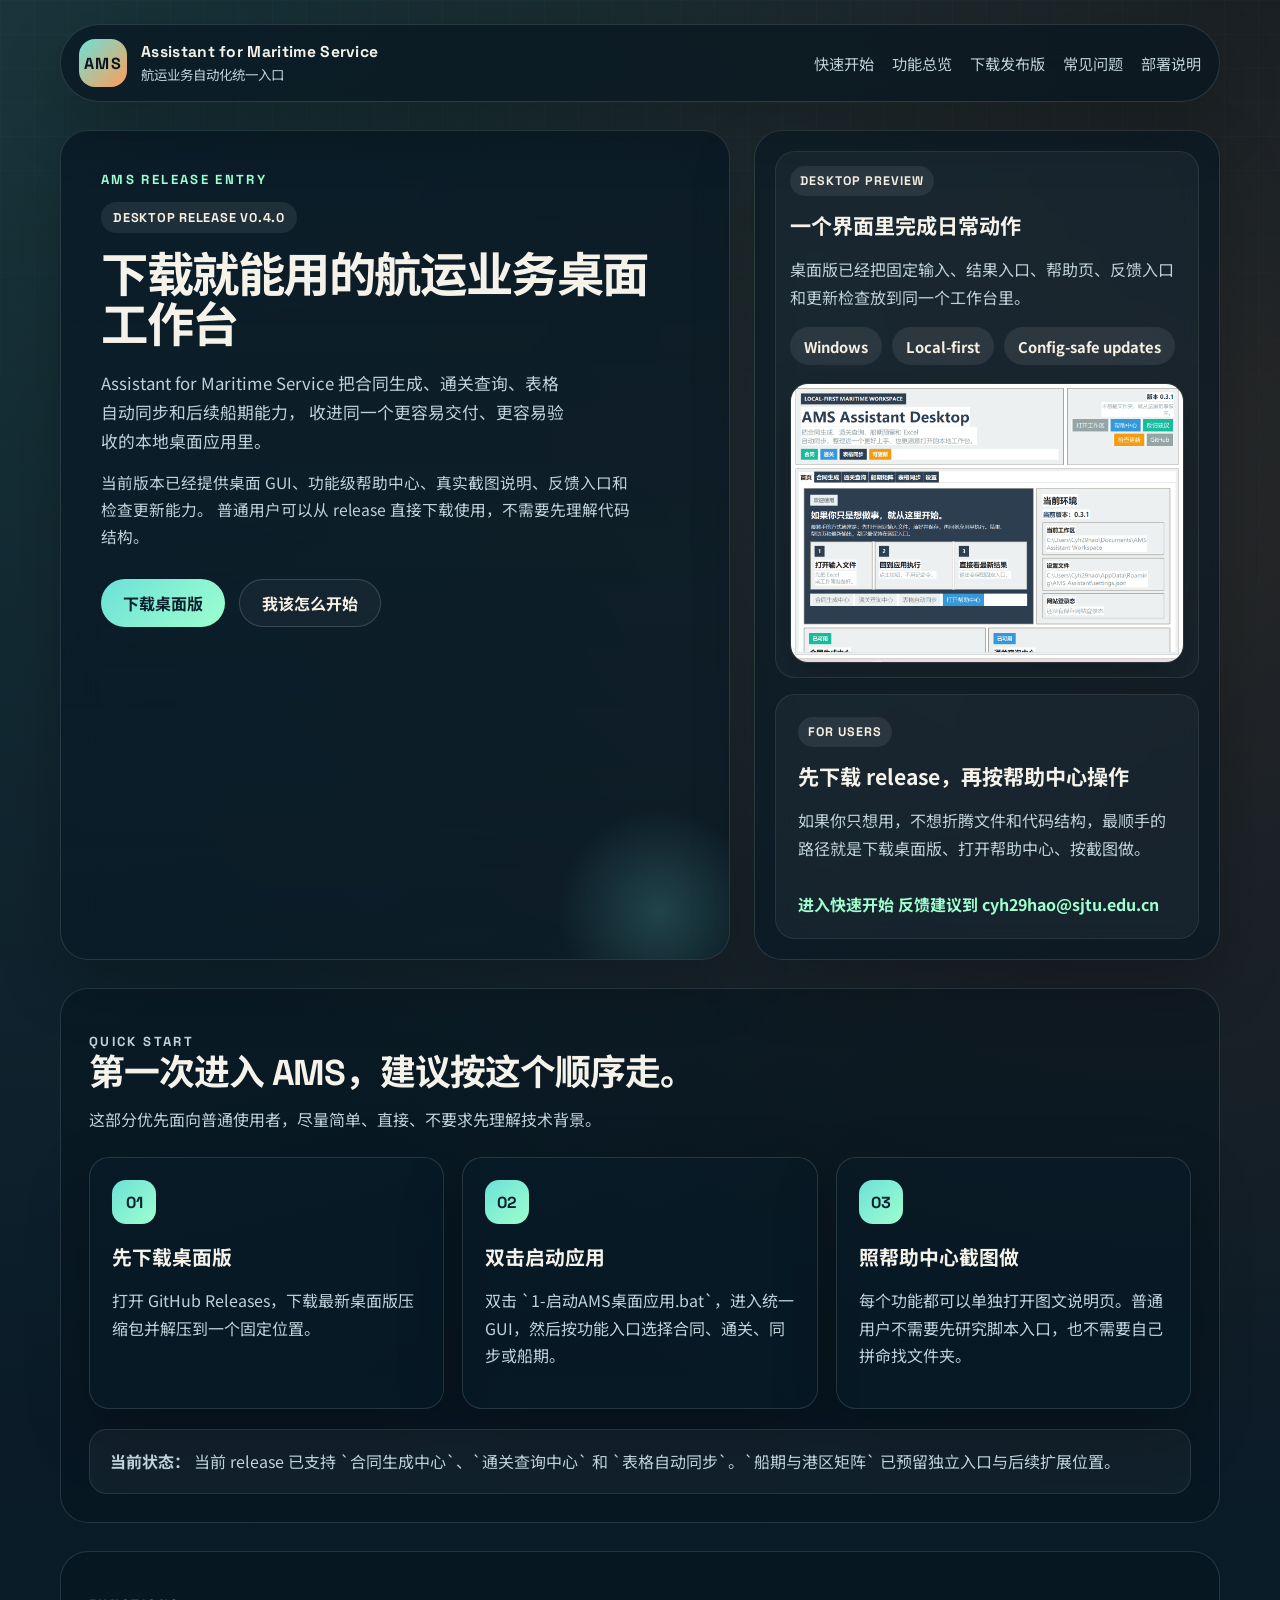
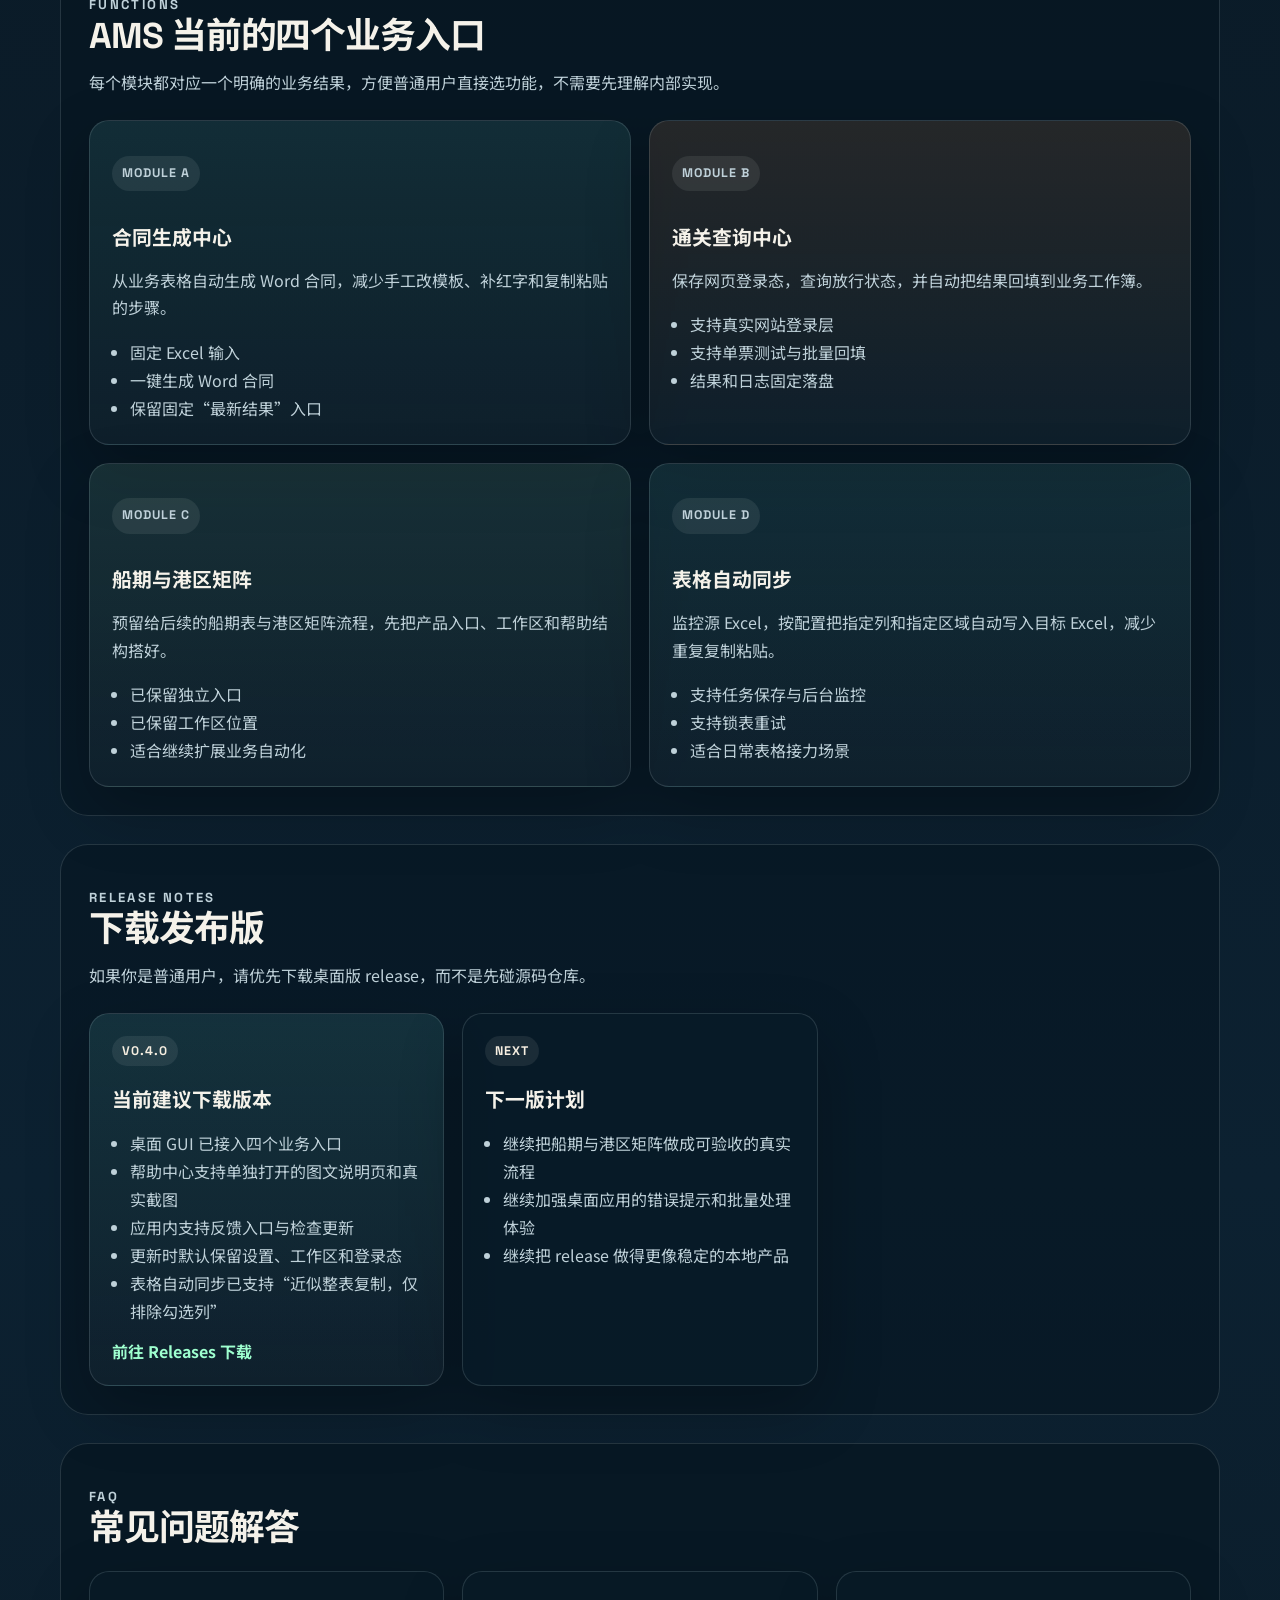
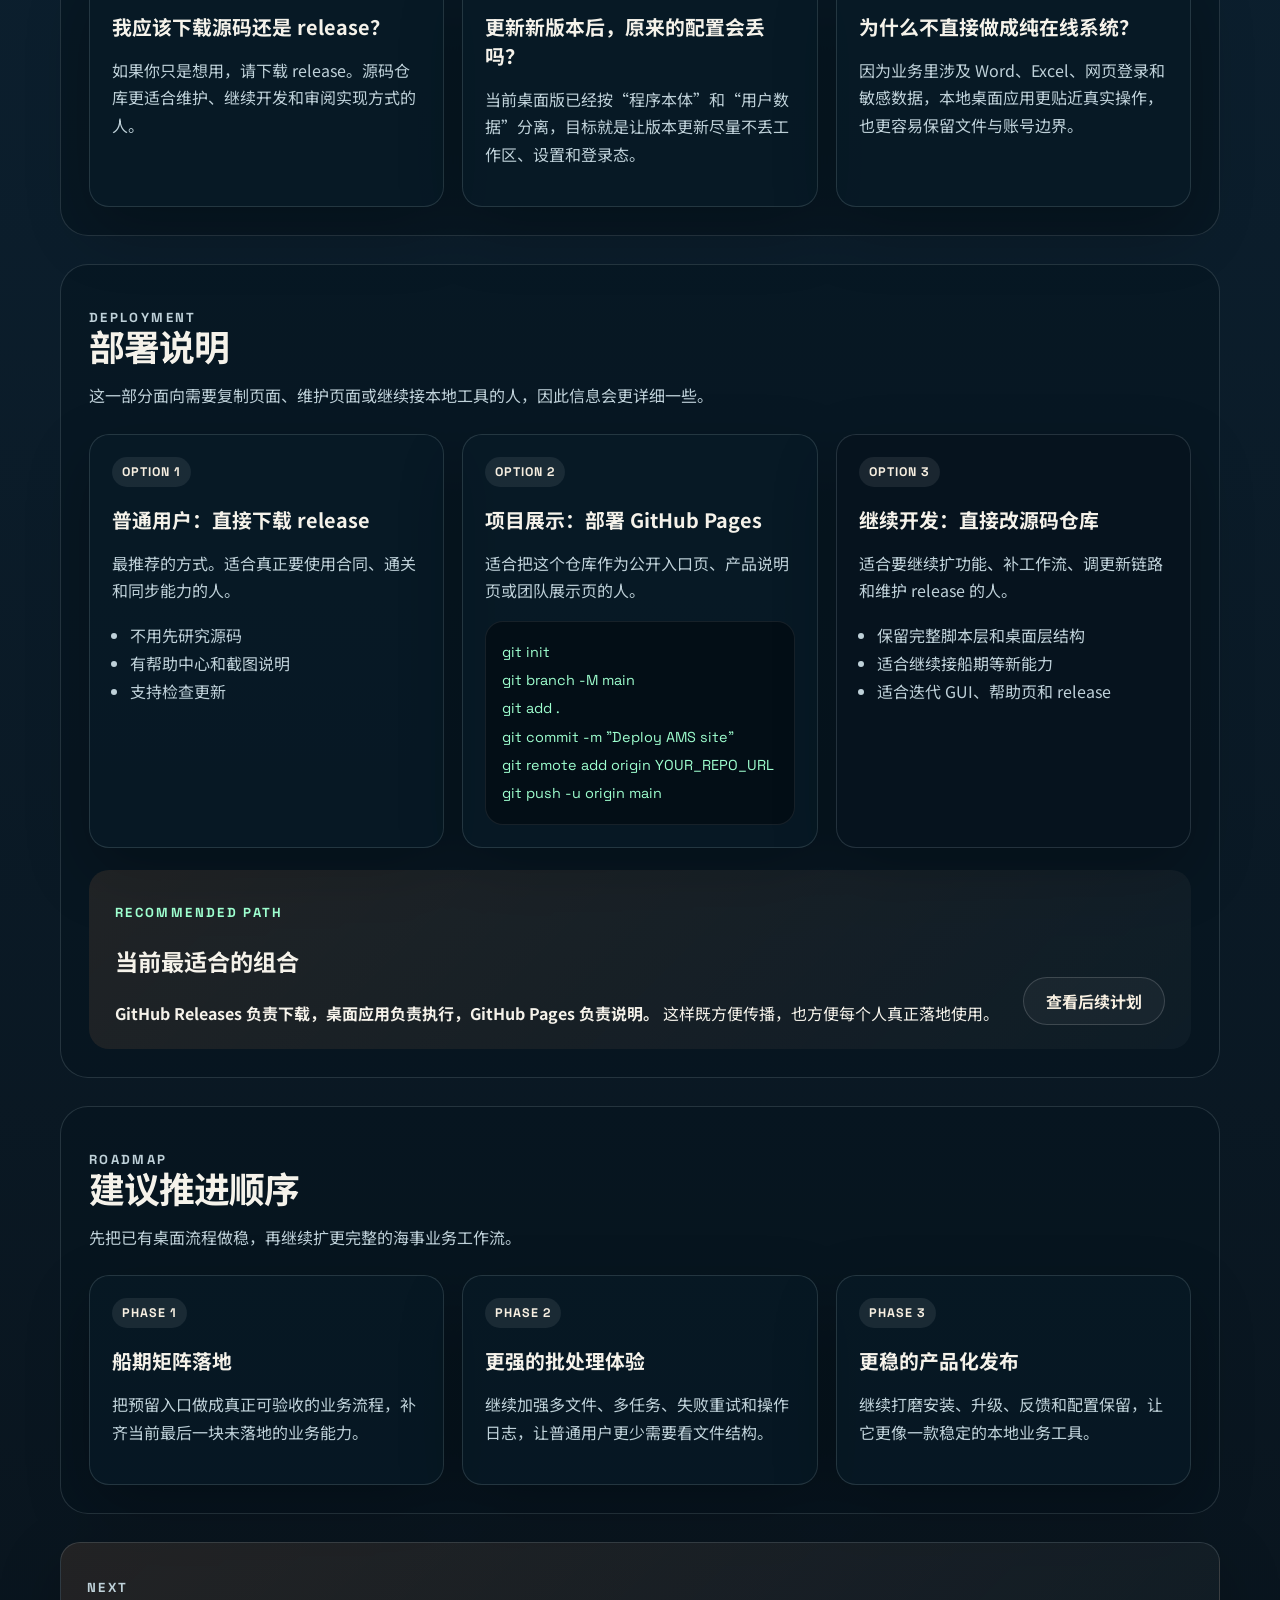
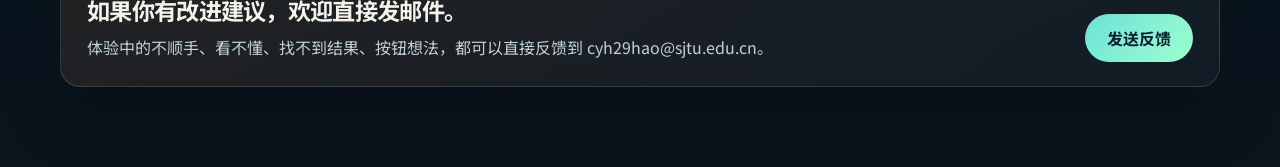
==== commit 8918d059: "Polish desktop UI for v0.4.0 release" ====
--- a/index.html
+++ b/index.html
@@ -39,7 +39,7 @@
         <section class="hero">
           <div class="hero-copy reveal">
             <p class="eyebrow">AMS RELEASE ENTRY</p>
-            <span class="release-pill">Desktop Release v0.3.1</span>
+            <span class="release-pill">Desktop Release v0.4.0</span>
             <h1>下载就能用的航运业务桌面工作台</h1>
             <p class="hero-lead">
               Assistant for Maritime Service 把合同生成、通关查询、表格自动同步和后续船期能力，
@@ -171,7 +171,7 @@
 
           <div class="release-grid">
             <article class="release-card reveal current">
-              <span class="release-version">v0.3.1</span>
+              <span class="release-version">v0.4.0</span>
               <h3>当前建议下载版本</h3>
               <ul>
                 <li>桌面 GUI 已接入四个业务入口</li>
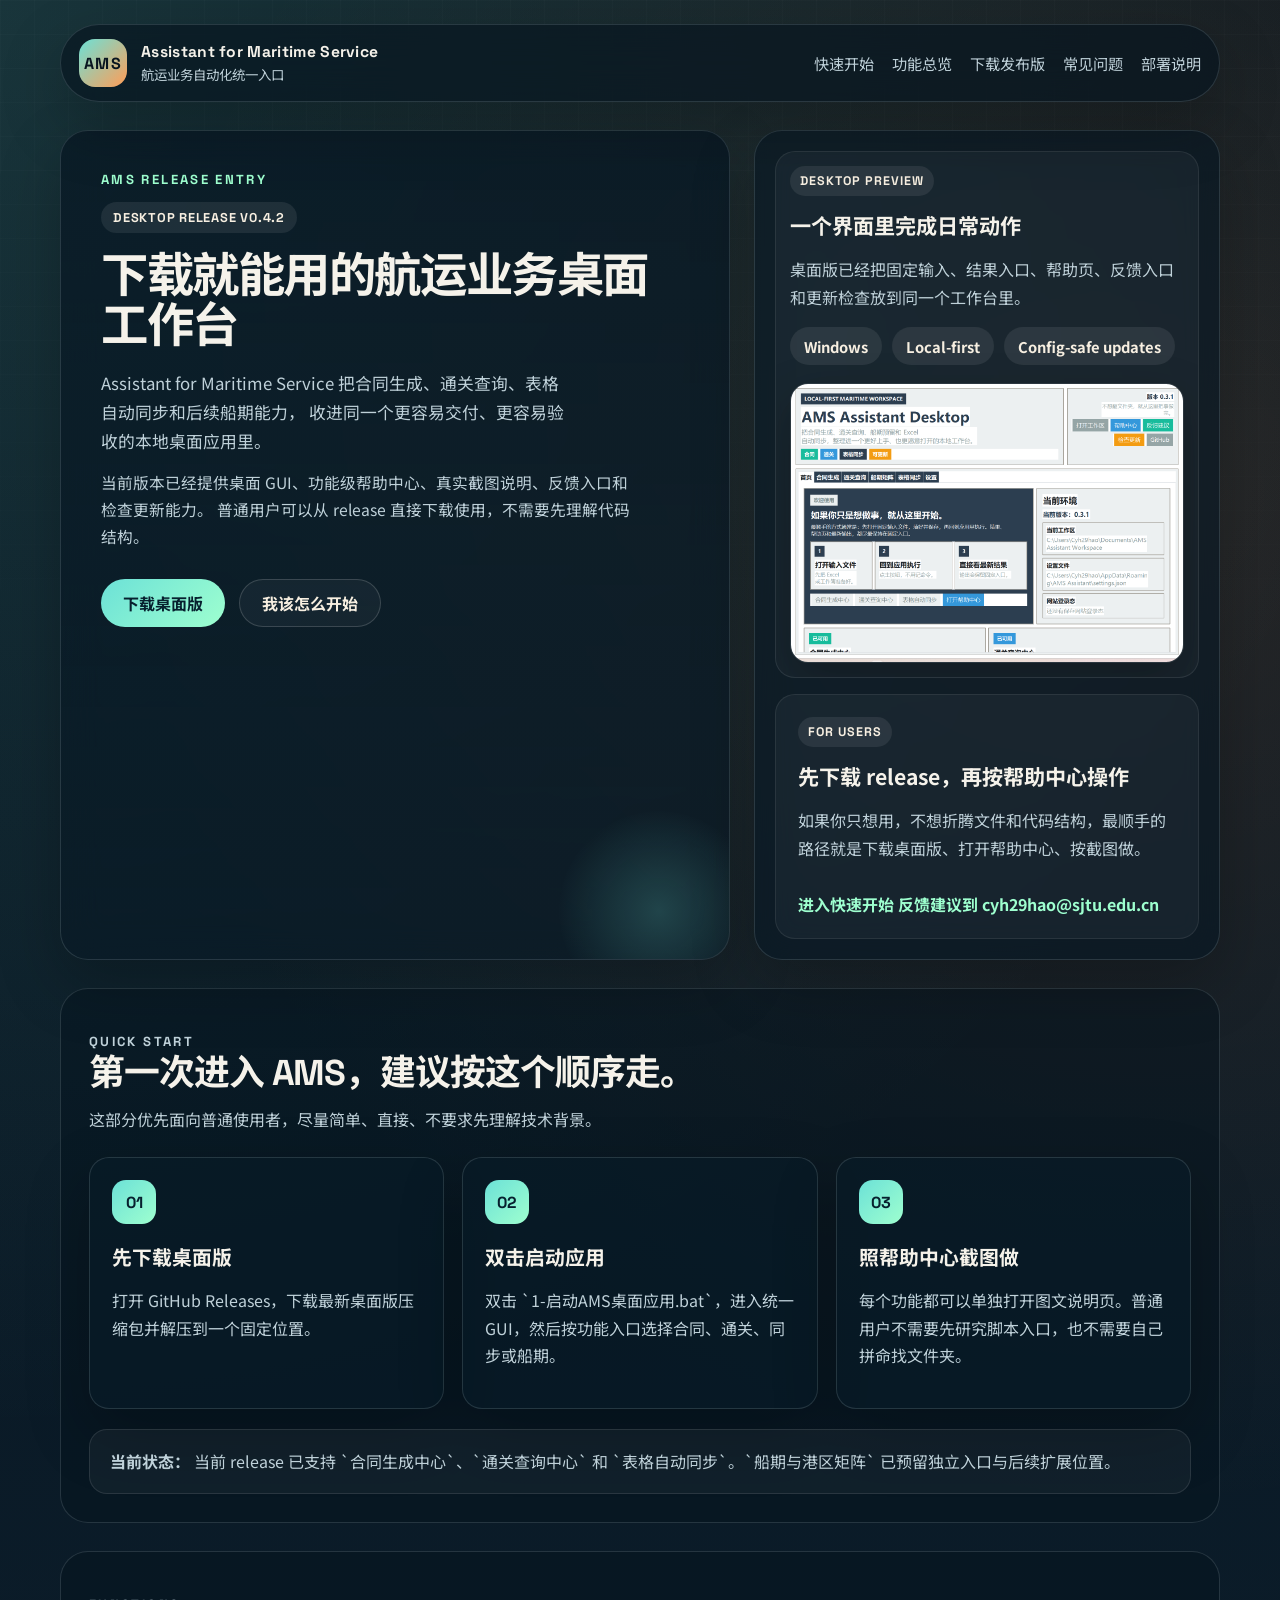
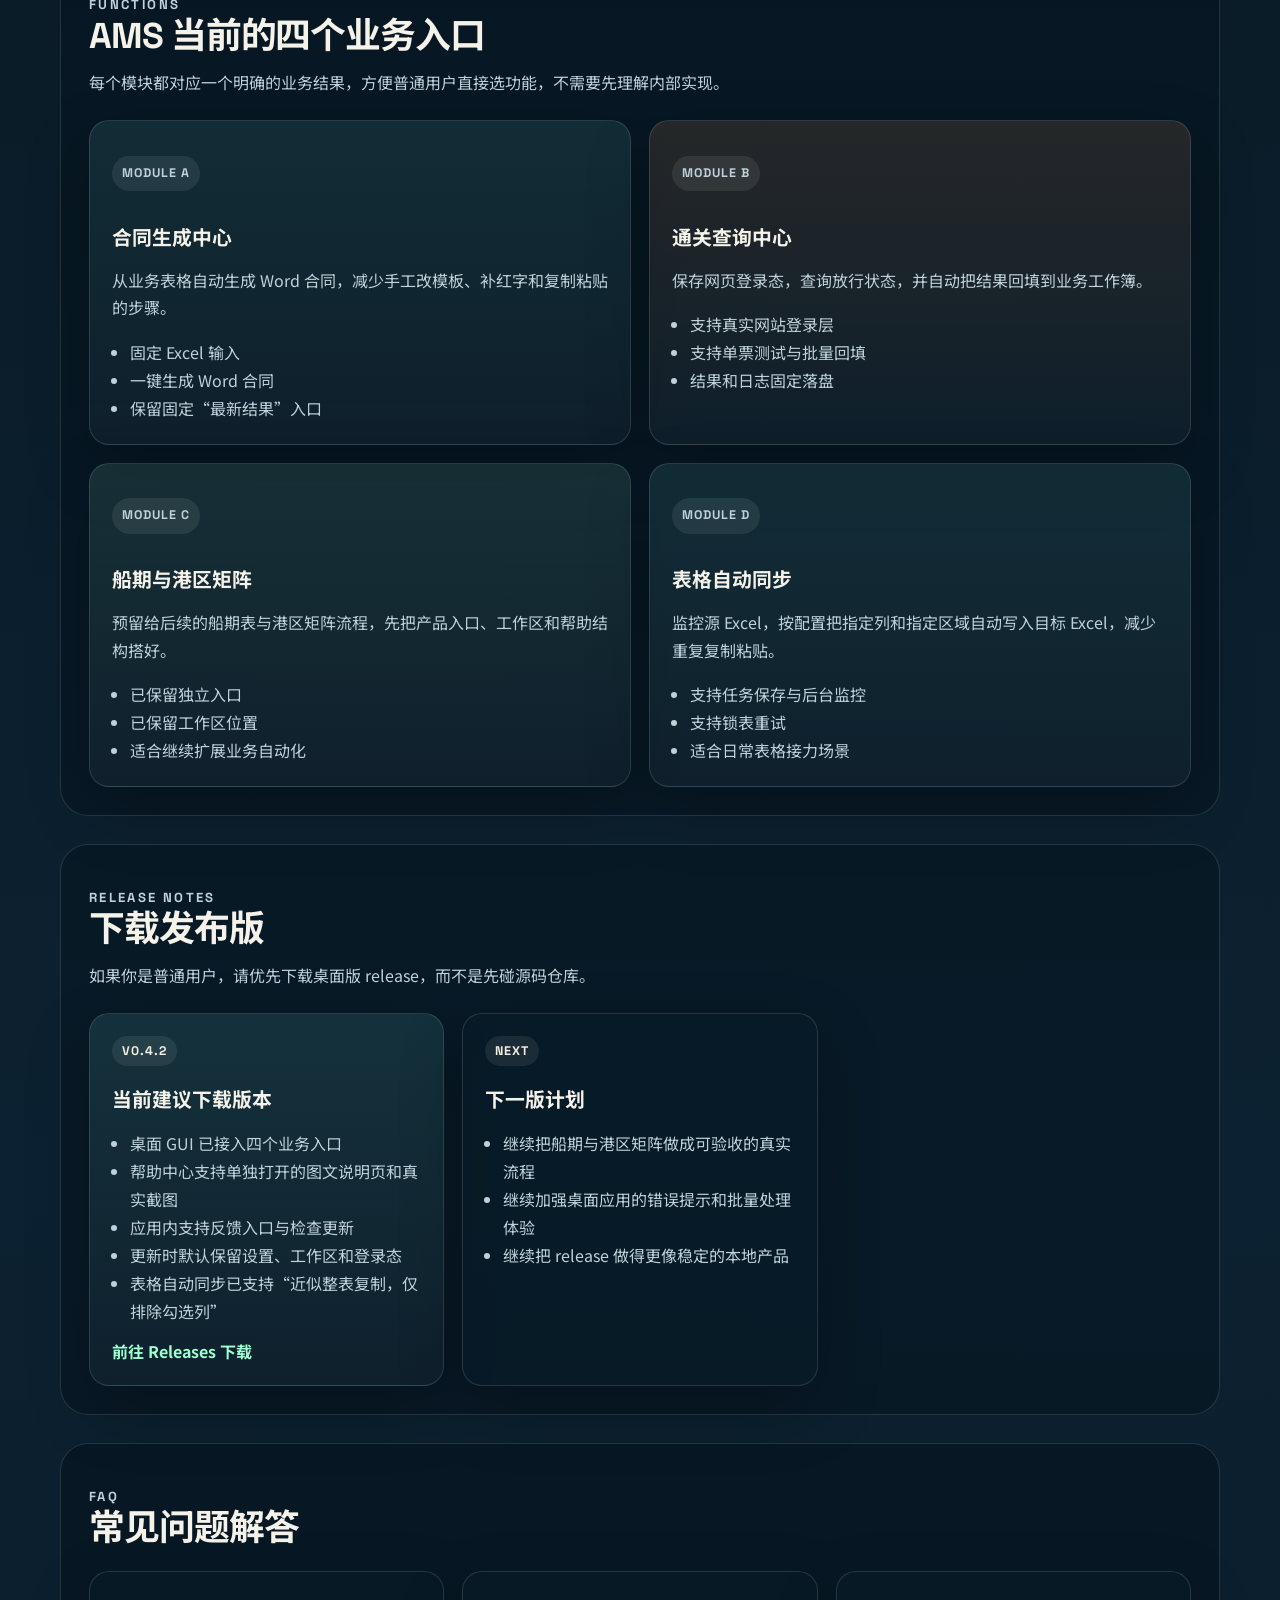
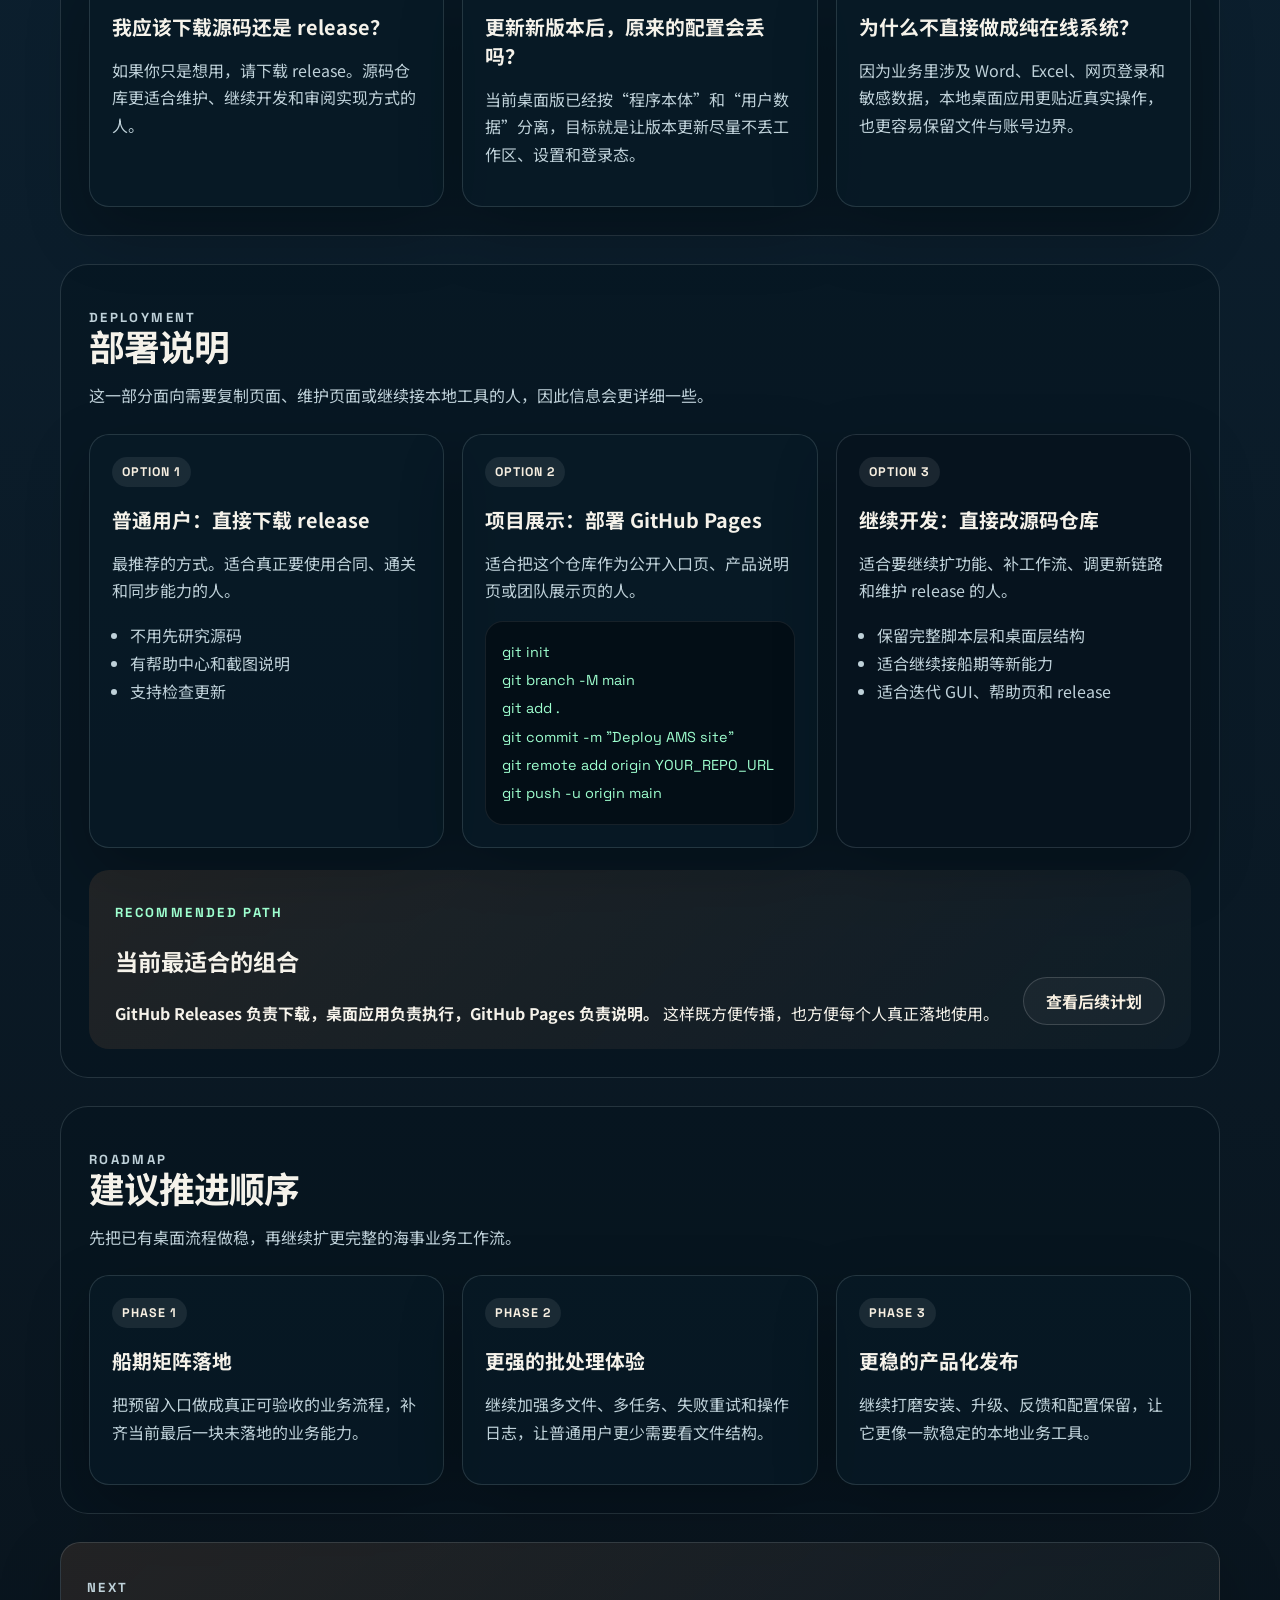
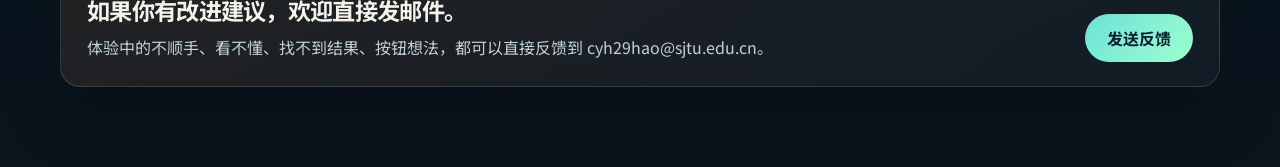
==== commit 777f5bb2: "Improve desktop auto-update workflow" ====
--- a/index.html
+++ b/index.html
@@ -39,7 +39,7 @@
         <section class="hero">
           <div class="hero-copy reveal">
             <p class="eyebrow">AMS RELEASE ENTRY</p>
-            <span class="release-pill">Desktop Release v0.4.0</span>
+            <span class="release-pill">Desktop Release v0.4.2</span>
             <h1>下载就能用的航运业务桌面工作台</h1>
             <p class="hero-lead">
               Assistant for Maritime Service 把合同生成、通关查询、表格自动同步和后续船期能力，
@@ -171,7 +171,7 @@
 
           <div class="release-grid">
             <article class="release-card reveal current">
-              <span class="release-version">v0.4.0</span>
+              <span class="release-version">v0.4.2</span>
               <h3>当前建议下载版本</h3>
               <ul>
                 <li>桌面 GUI 已接入四个业务入口</li>
